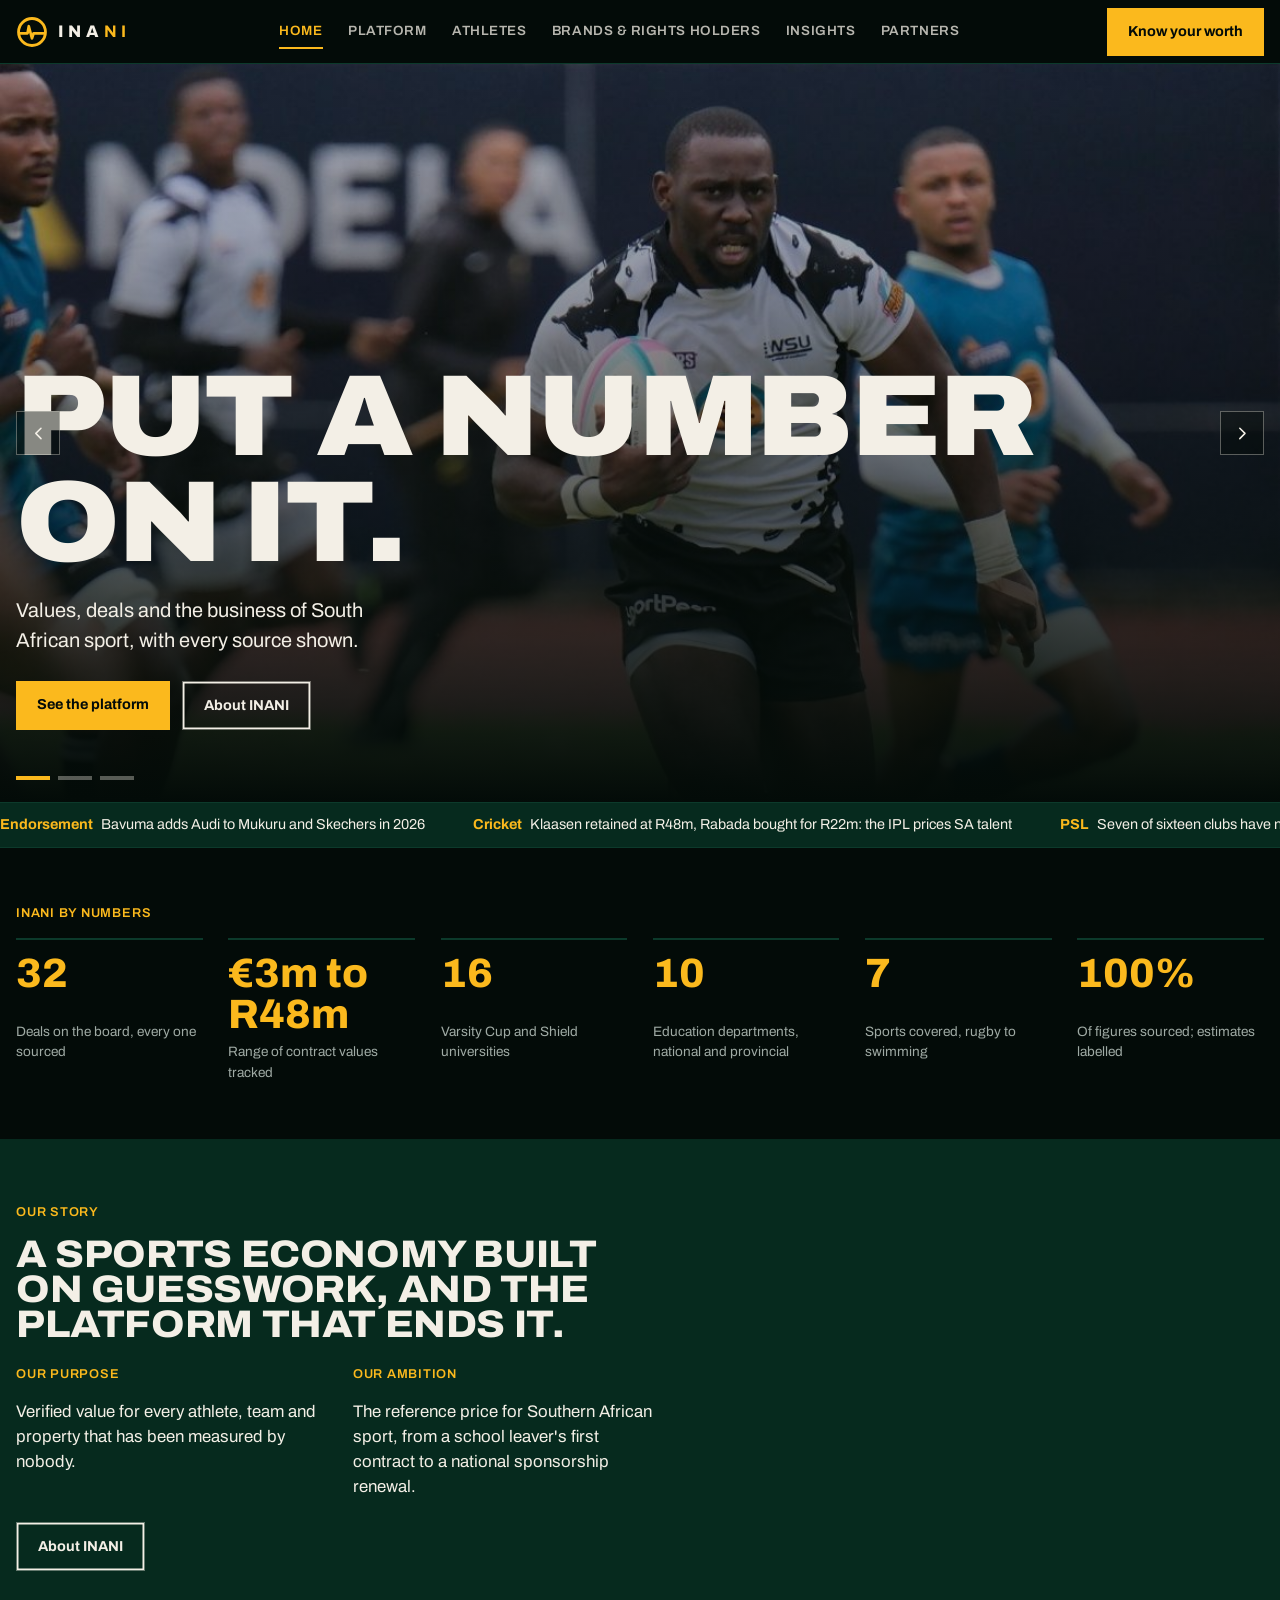
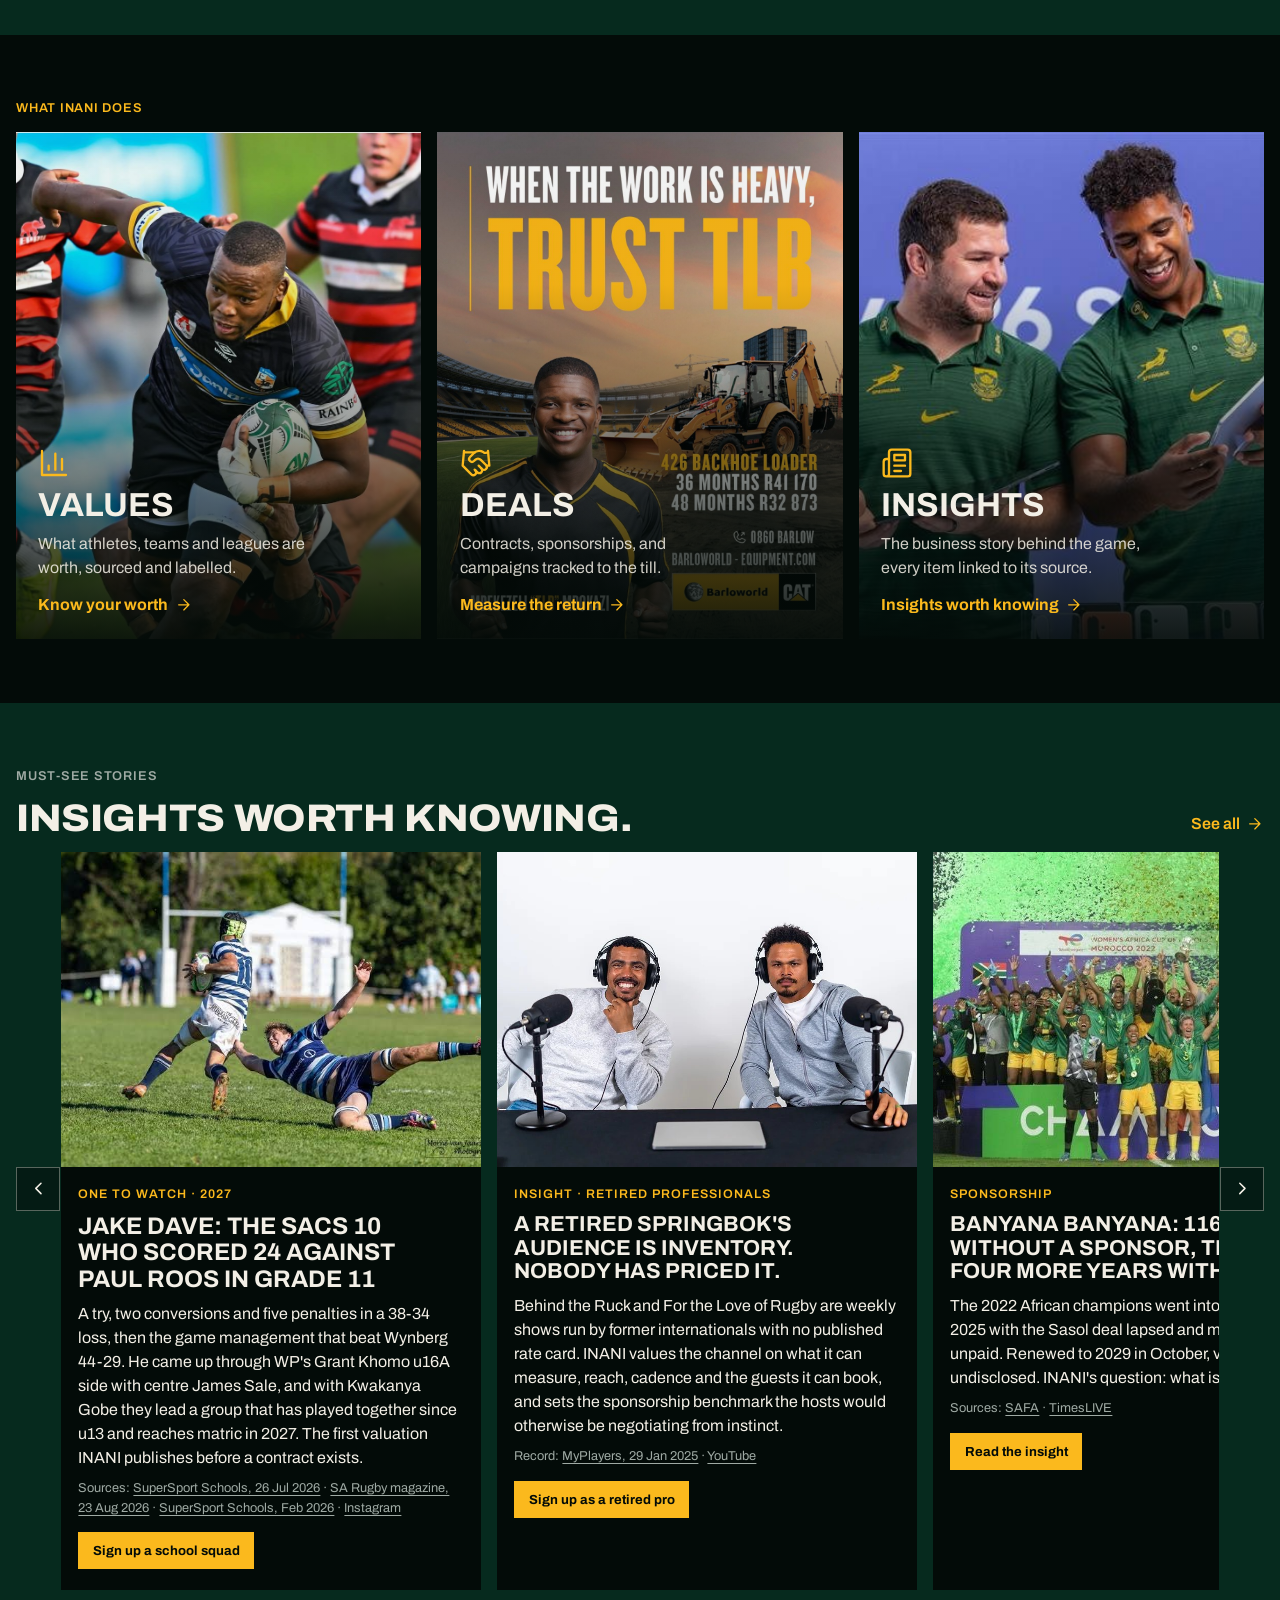
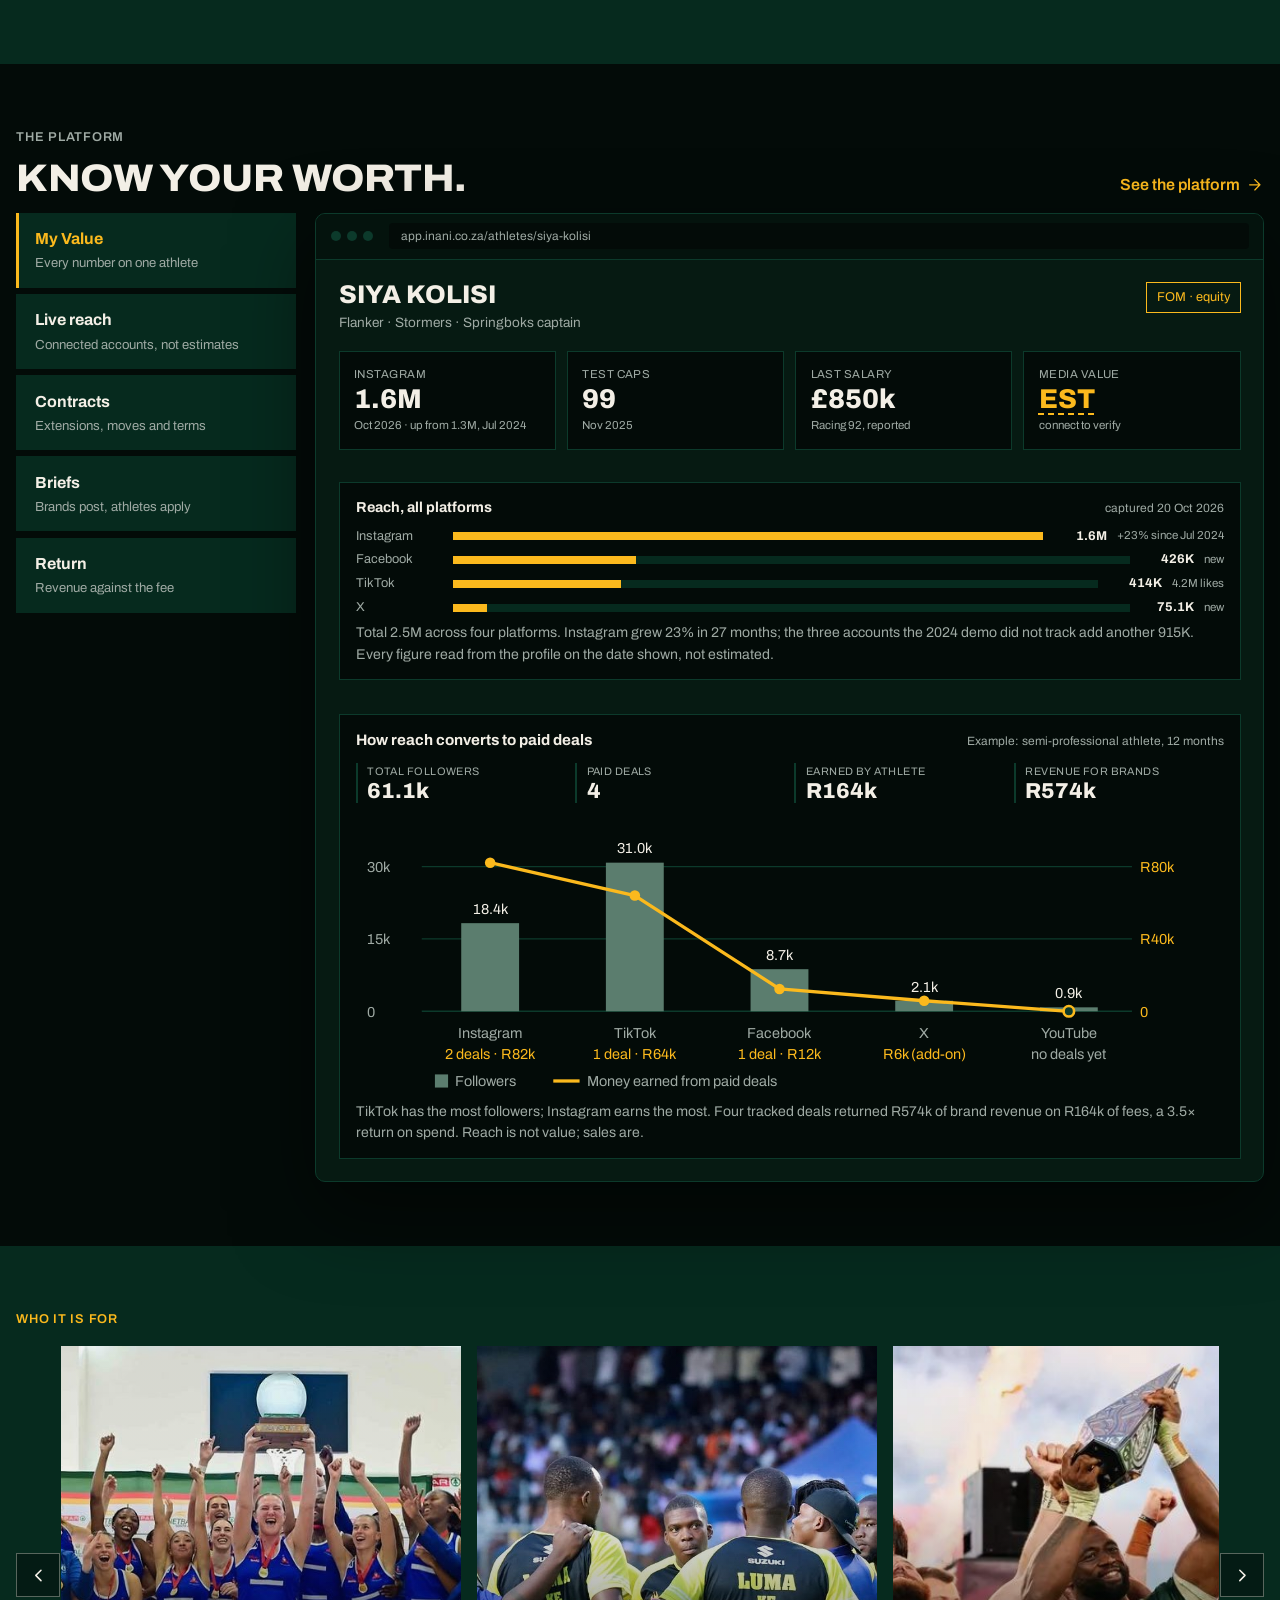
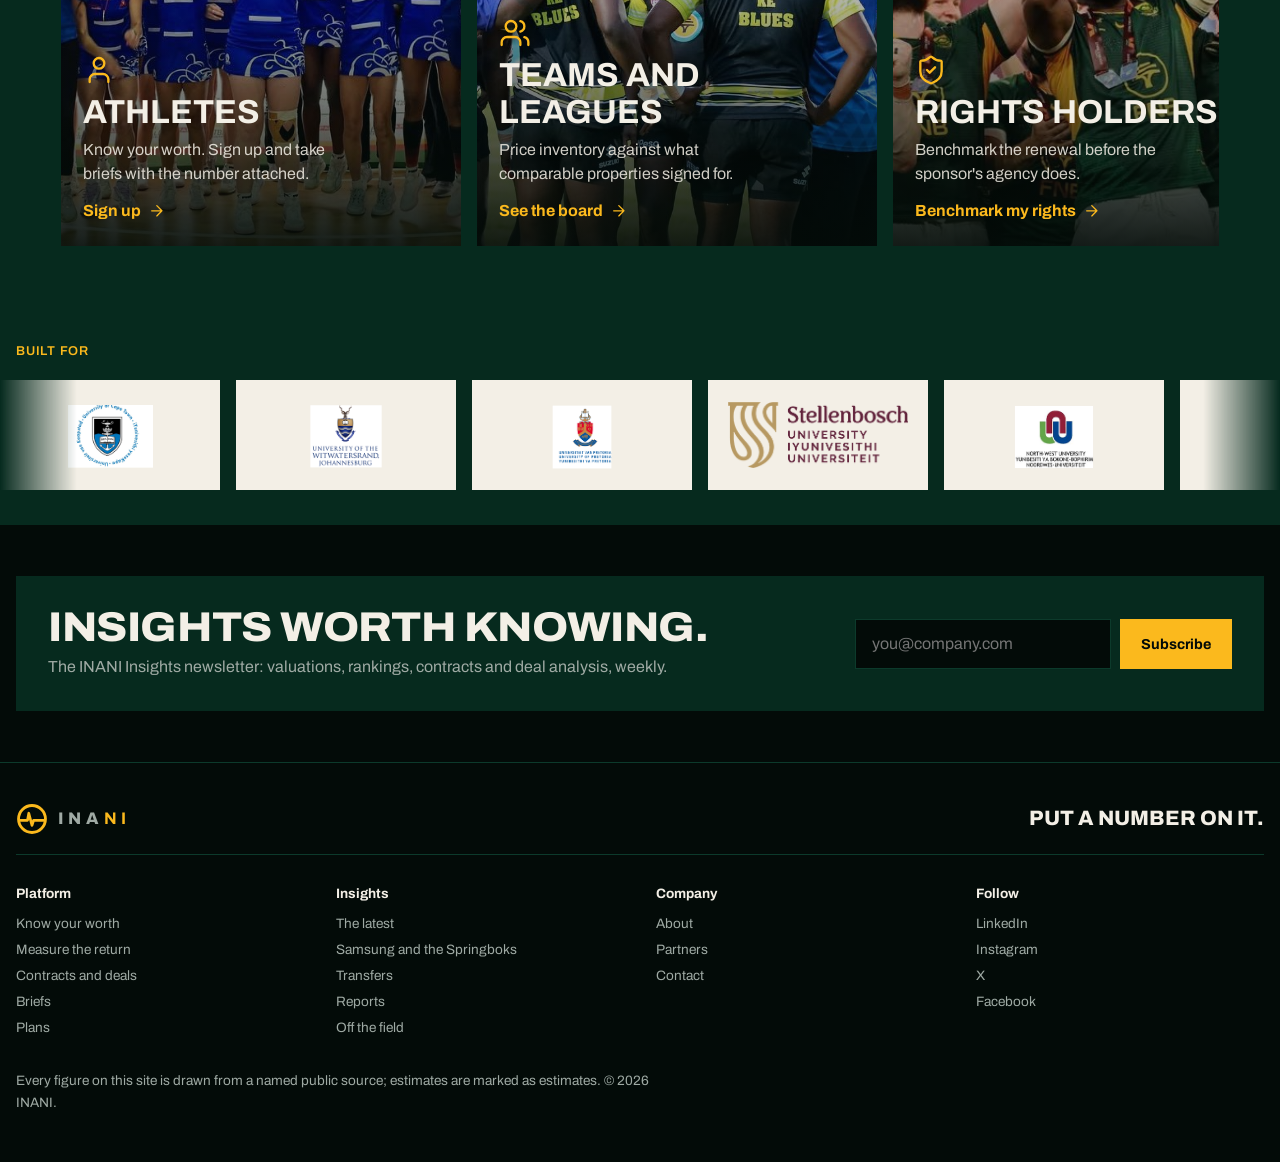
==== index.html @ 033977dd "Partners: Limpopo, VUT and UNISA removed Co-Authored-By: Claude Fable 5.1 <noreply@anthropic.com> Cl" ====
<!doctype html>
<html lang="en">
<head>
<meta charset="utf-8">
<meta name="viewport" content="width=device-width, initial-scale=1, viewport-fit=cover">
<title>INANI</title>
<meta name="description" content="INANI puts a number on sport: player valuations, sponsorship intelligence and the deals that move the market.">
<link rel="preconnect" href="https://fonts.googleapis.com">
<link rel="stylesheet" href="https://fonts.googleapis.com/css2?family=Archivo:ital,wdth,wght@0,62..125,300..900;1,62..125,300..900&display=swap">
<link rel="stylesheet" href="styles.css">
</head>
<body>
<svg width="0" height="0" style="position:absolute" aria-hidden="true">
<defs>
<symbol id="i-chart" viewBox="0 0 24 24"><path d="M3 3v18h18M18 17V9M13 17V5M8 17v-3"/></symbol>
<symbol id="i-deal" viewBox="0 0 24 24"><path d="m11 17 2 2a1 1 0 1 0 3-3"/><path d="m14 14 2.5 2.5a1 1 0 1 0 3-3l-3.88-3.88a3 3 0 0 0-4.24 0l-.88.88a1 1 0 1 1-3-3l2.81-2.81a5.79 5.79 0 0 1 7.06-.87l.47.28a2 2 0 0 0 1.42.25L21 4"/><path d="m21 3 1 11h-2M3 3 2 14l6.5 6.5a1 1 0 1 0 3-3M3 4h8"/></symbol>
<symbol id="i-news" viewBox="0 0 24 24"><path d="M4 22h16a2 2 0 0 0 2-2V4a2 2 0 0 0-2-2H8a2 2 0 0 0-2 2v16a2 2 0 0 1-2 2Zm0 0a2 2 0 0 1-2-2v-9c0-1.1.9-2 2-2h2M18 14h-8M15 18h-5M10 6h8v4h-8V6Z"/></symbol>
<symbol id="i-check" viewBox="0 0 24 24"><path d="M20 6 9 17l-5-5"/></symbol>
<symbol id="i-arrow" viewBox="0 0 24 24"><path d="M5 12h14m-7-7 7 7-7 7"/></symbol>
<symbol id="i-athlete" viewBox="0 0 24 24"><path d="M19 21v-2a4 4 0 0 0-4-4H9a4 4 0 0 0-4 4v2"/><circle cx="12" cy="7" r="4"/></symbol>
<symbol id="i-team" viewBox="0 0 24 24"><path d="M16 21v-2a4 4 0 0 0-4-4H6a4 4 0 0 0-4 4v2"/><circle cx="9" cy="7" r="4"/><path d="M22 21v-2a4 4 0 0 0-3-3.87M16 3.13a4 4 0 0 1 0 7.75"/></symbol>
<symbol id="i-rights" viewBox="0 0 24 24"><path d="M20 13c0 5-3.5 7.5-7.66 8.95a1 1 0 0 1-.67-.01C7.5 20.5 4 18 4 13V6a1 1 0 0 1 1-1c2 0 4.5-1.2 6.24-2.72a1.17 1.17 0 0 1 1.52 0C14.51 3.81 17 5 19 5a1 1 0 0 1 1 1z"/><path d="m9 12 2 2 4-4"/></symbol>
<symbol id="i-brand" viewBox="0 0 24 24"><path d="m3 11 18-5v12L3 14v-3z"/><path d="M11.6 16.8a3 3 0 1 1-5.8-1.6"/></symbol>
<symbol id="i-invest" viewBox="0 0 24 24"><path d="M22 7 13.5 15.5 8.5 10.5 2 17M16 7h6v6"/></symbol>
<symbol id="i-media" viewBox="0 0 24 24"><rect x="2" y="7" width="20" height="15" rx="2"/><path d="m17 2-5 5-5-5"/></symbol>
<symbol id="i-left" viewBox="0 0 24 24"><path d="m15 18-6-6 6-6"/></symbol>
<symbol id="i-right" viewBox="0 0 24 24"><path d="m9 18 6-6-6-6"/></symbol>
<symbol id="i-link" viewBox="0 0 24 24"><path d="M10 13a5 5 0 0 0 7.54.54l3-3a5 5 0 0 0-7.07-7.07l-1.72 1.71"/><path d="M14 11a5 5 0 0 0-7.54-.54l-3 3a5 5 0 0 0 7.07 7.07l1.71-1.71"/></symbol>
<symbol id="i-file" viewBox="0 0 24 24"><path d="M15 2H6a2 2 0 0 0-2 2v16a2 2 0 0 0 2 2h12a2 2 0 0 0 2-2V7Z"/><path d="M14 2v4a2 2 0 0 0 2 2h4M10 9H8M16 13H8M16 17H8"/></symbol>
<symbol id="i-card" viewBox="0 0 24 24"><rect x="2" y="5" width="20" height="14" rx="2"/><path d="M2 10h20"/></symbol>
<symbol id="i-db" viewBox="0 0 24 24"><ellipse cx="12" cy="5" rx="9" ry="3"/><path d="M3 5v14a9 3 0 0 0 18 0V5"/><path d="M3 12a9 3 0 0 0 18 0"/></symbol>
</defs>
</svg>
<header class="top">
  <div class="wrap bar">
    <a class="lock" href="index.html" aria-label="INANI home"><svg viewBox="0 0 100 100" aria-hidden="true"><circle cx="50" cy="50" r="42" fill="none" stroke="#FBB91D" stroke-width="9"/><polyline points="14,54 36,54 40,32 50,70 55,54 86,54" fill="none" stroke="#FBB91D" stroke-width="8.5" stroke-linecap="round" stroke-linejoin="round"/></svg><span>INA<b>NI</b></span></a>
    <nav class="main" id="nav" aria-label="Primary"><a href="index.html" aria-current="page">Home</a><a href="platform.html">Platform</a><a href="athletes.html">Athletes</a><a href="brands.html">Brands & Rights Holders</a><a href="insights.html">Insights</a><a href="partners.html">Partners</a></nav>
    <div class="acts"><a class="cta" href="athletes.html#apply">Know your worth</a><button class="menu" id="menu" aria-expanded="false" aria-controls="nav">Menu</button></div>
  </div>
</header>
<main>

<div class="slider" id="hero">
  <div class="slide on"><div class="ph"><img src="img/wsu-runner.jpg" alt="Walter Sisulu University wing breaks clear in the Varsity Shield" style="object-position:50% 25%"></div>
    <div class="wrap"><h1>Put a number<br>on it.</h1><p class="lede">Values, deals and the business of South African sport, with every source shown.</p><div class="acts"><a class="cta" href="platform.html">See the platform</a><a class="cta ghost" href="about.html">About INANI</a></div></div></div>
  <div class="slide"><div class="ph"><img src="img/netball-trophy.jpg" alt="SPAR Netball South Africa champions with the trophy" style="object-position:50% 30%"></div>
    <div class="wrap"><h1>Know your<br>worth.</h1><p class="lede">Contracts, reach and partnerships in one dashboard. Sign up and take briefs with the number attached.</p><div class="acts"><a class="cta" href="athletes.html#apply">Sign up</a><a class="cta ghost" href="athletes.html">For athletes</a></div></div></div>
  <div class="slide"><div class="ph"><img src="img/mofokeng-union.jpg" alt="Relebohile Mofokeng in a Union Saint-Gilloise shirt" style="object-position:50% 20%"></div>
    <div class="wrap"><h1>Insights worth<br>knowing.</h1><p class="lede">Sold for €3m, worth €6m four months later. The transfers, sponsorships and campaigns, read properly.</p><div class="acts"><a class="cta" href="insights.html#transfers">Read the insight</a><a class="cta ghost" href="insights.html">All insights</a></div></div></div>
  <div class="dots" role="tablist" aria-label="Slides"><button aria-selected="true" aria-label="Slide 1"></button><button aria-selected="false" aria-label="Slide 2"></button><button aria-selected="false" aria-label="Slide 3"></button></div>
  <button class="arr prev" aria-label="Previous slide"><svg class="ico" aria-hidden="true"><use href="#i-left"/></svg></button><button class="arr next" aria-label="Next slide"><svg class="ico" aria-hidden="true"><use href="#i-right"/></svg></button>
</div>
<div class="tick" aria-label="Latest"><div class="row">
<span><b>Endorsement</b>Bavuma adds Audi to Mukuru and Skechers in 2026</span>
<span><b>Cricket</b>Klaasen retained at R48m, Rabada bought for R22m: the IPL prices SA talent</span>
<span><b>PSL</b>Seven of sixteen clubs have no shirt sponsor; the title deal is R900m</span>
<span><b>Transfer</b>Mofokeng to Union SG for about €3m on a four-year deal</span>
<span><b>Transfer</b>Makhanya to Rangers for about £3m, seventh on the all-time list</span>
<span><b>Review</b>Samsung and the Springboks, eleven months in: Samsung SA shipments +15% in a falling market</span>
<span><b>Endorsement</b>Thomas du Toit takes delivery of a BAIC B30 for social content</span>
<span><b>Campaign</b>Mcatshulwa and Hele front adidas "Comfort speaks for itself"</span>
<span><b>Endorsement</b>Mbokazi × Barloworld: "When the work is heavy, trust TLB"</span>
<span><b>Code</b>Libbie Janse van Rensburg × Boerboel: LIBBO2, revenue tracked to the order</span>
<span><b>Industry</b>SA rugby players and employers agree a new two-and-a-half-year deal</span>
<span><b>Sponsor</b>Jonsson Workwear takes the front of the Proteas shirt, multi-year</span>
<span><b>Industry</b>SA rugby players and employers agree a new two-and-a-half-year deal</span>
<span><b>Sponsor</b>Jonsson Workwear takes the front of the Proteas shirt, multi-year</span>
</div></div>

<section class="wrap numbers">
  <p class="eyebrow">INANI by numbers</p>
  <div class="bignums">
    <div><b class="count" data-to="32">0</b><span>Deals on the board, every one sourced</span></div>
    <div><b>€3m to R48m</b><span>Range of contract values tracked</span></div>
    <div><b class="count" data-to="16">0</b><span>Varsity Cup and Shield universities</span></div>
    <div><b class="count" data-to="10">0</b><span>Education departments, national and provincial</span></div>
    <div><b class="count" data-to="7">0</b><span>Sports covered, rugby to swimming</span></div>
    <div><b class="count" data-to="100" data-suffix="%">0</b><span>Of figures sourced; estimates labelled</span></div>
  </div>
</section>

<section class="band"><div class="wrap">
  <p class="eyebrow">Our story</p>
  <div class="story">
    <h2 class="h-sub">A sports economy built on guesswork, and the platform that ends it.</h2>
    <div class="story-cols">
      <div><p class="eyebrow">Our purpose</p><p>Verified value for every athlete, team and property that has been measured by nobody.</p></div>
      <div><p class="eyebrow">Our ambition</p><p>The reference price for Southern African sport, from a school leaver's first contract to a national sponsorship renewal.</p></div>
    </div>
    <div class="acts"><a class="cta ghost" href="about.html">About INANI</a></div>
  </div>
</div></section>

<section class="wrap">
  <p class="eyebrow">What INANI does</p>
  <div class="pcards">
    <a class="pcard" href="platform.html"><div class="ph"><img src="img/currie-cup-1.jpg" alt="Kwanda Dimaza, Boland Kavaliers, Currie Cup" style="object-position:50% 20%"></div><div class="pc-body"><svg class="ico" aria-hidden="true"><use href="#i-chart"/></svg><h3>Values</h3><p>What athletes, teams and leagues are worth, sourced and labelled.</p><span class="go">Know your worth <svg class="ico" aria-hidden="true"><use href="#i-arrow"/></svg></span></div></a>
    <a class="pcard" href="brands.html"><div class="ph"><img src="img/mbokazi-barloworld.jpg" alt="Mbokazi in the Barloworld campaign" style="object-position:50% 40%"></div><div class="pc-body"><svg class="ico" aria-hidden="true"><use href="#i-deal"/></svg><h3>Deals</h3><p>Contracts, sponsorships, and campaigns tracked to the till.</p><span class="go">Measure the return <svg class="ico" aria-hidden="true"><use href="#i-arrow"/></svg></span></div></a>
    <a class="pcard" href="insights.html"><div class="ph"><img src="img/samsung-galaxy-boks.jpg" alt="" style="object-position:50% 40%"></div><div class="pc-body"><svg class="ico" aria-hidden="true"><use href="#i-news"/></svg><h3>Insights</h3><p>The business story behind the game, every item linked to its source.</p><span class="go">Insights worth knowing <svg class="ico" aria-hidden="true"><use href="#i-arrow"/></svg></span></div></a>
  </div>
</section>

<section class="band"><div class="wrap">
  <div class="head" style="margin-bottom:1rem"><div><p class="eyebrow">Must-see stories</p><h2 class="h-sub">Insights worth knowing.</h2></div><a class="more" href="insights.html">See all <svg class="ico" aria-hidden="true"><use href="#i-arrow"/></svg></a></div>
  <div class="railwrap"><button class="arr prev" aria-label="Previous"><svg class="ico" aria-hidden="true"><use href="#i-left"/></svg></button><div class="rail">
<article class="card lead"><div class="ph"><img src="img/sacs-dave-10.jpg" alt="Jake Dave, SACS number 10, steps a Rondebosch tackler" style="object-position:50% 35%"></div>
  <div class="body"><p class="kind">One to watch · 2027</p><h3>Jake Dave: the SACS 10 who scored 24 against Paul Roos in Grade 11</h3>
  <p>A try, two conversions and five penalties in a 38-34 loss, then the game management that beat Wynberg 44-29. He came up through WP's Grant Khomo u16A side with centre James Sale, and with Kwakanya Gobe they lead a group that has played together since u13 and reaches matric in 2027. The first valuation INANI publishes before a contract exists.</p>
  <p class="src">Sources: <a href="https://superschoolsnews.co.za/sacs-dave-scores-24-points-but-paul-roos-wins-millies-lourens-bags-hat-trick/" target="_blank" rel="noopener">SuperSport Schools, 26 Jul 2026</a> · <a href="https://www.sarugbymag.co.za/schools-wrap-monnas-win-noordvaal-cup-sacs-down-wynberg/" target="_blank" rel="noopener">SA Rugby magazine, 23 Aug 2026</a> · <a href="https://superschoolsnews.co.za/sacs-rugby-aims-to-level-up-in-2026/" target="_blank" rel="noopener">SuperSport Schools, Feb 2026</a> · <a href="https://www.instagram.com/p/DdlpgFFNIkK/" target="_blank" rel="noopener">Instagram</a></p><div class="acts"><a class="cta small" href="athletes.html#apply">Sign up a school squad</a></div></div></article>
<article class="card q"><div class="ph"><img src="img/behind-the-ruck.jpg" alt="Juan de Jongh and Rudy Paige recording Behind the Ruck" style="object-position:50% 40%"></div>
  <div class="body"><p class="kind">Insight · Retired professionals</p><h3>A retired Springbok's audience is inventory. Nobody has priced it.</h3>
  <p>Behind the Ruck and For the Love of Rugby are weekly shows run by former internationals with no published rate card. INANI values the channel on what it can measure, reach, cadence and the guests it can book, and sets the sponsorship benchmark the hosts would otherwise be negotiating from instinct.</p>
  <p class="src">Record: <a href="https://myplayers.co.za/behind-the-ruck-a-rugby-podcast-with-a-twist/" target="_blank" rel="noopener">MyPlayers, 29 Jan 2025</a> · <a href="https://www.youtube.com/@LoveOfRugbySA" target="_blank" rel="noopener">YouTube</a></p>
<div class="acts"><a class="cta small" href="athletes.html#apply">Sign up as a retired pro</a></div></div></article>
<article class="card q"><div class="ph"><img src="img/banyana-wafcon-2022.jpg" alt="Banyana Banyana lift the WAFCON trophy, 2022" style="object-position:50% 40%"></div>
  <div class="body"><p class="kind">Sponsorship</p><h3>Banyana Banyana: 116 days without a sponsor, then four more years with Sasol</h3>
  <p>The 2022 African champions went into WAFCON 2025 with the Sasol deal lapsed and match fees unpaid. Renewed to 2029 in October, value undisclosed. INANI's question: what is the shirt worth?</p>
  <p class="src">Sources: <a href="https://www.safa.net/general-news/safa-and-sasol-renew-longstanding-banyana-banyana-partnership/" target="_blank" rel="noopener">SAFA</a> · <a href="https://www.timeslive.co.za/sport/soccer/2025-07-02-sasol-pulls-plug-on-banyana-sponsorship-in-huge-blow-for-womens-football/" target="_blank" rel="noopener">TimesLIVE</a></p><div class="acts"><a class="cta small" href="insights.html#banyana">Read the insight</a></div></div></article>
<article class="card side"><div class="ph"><img src="img/mofokeng-union.jpg" alt="Relebohile Mofokeng in a Union Saint-Gilloise shirt" style="object-position:50% 20%"></div>
  <div class="body"><p class="kind">Transfer</p><h3>Mofokeng to Union SG: a €3m fee for a World Cup starter</h3>
  <p>Four-year deal straight after a World Cup where he started at 10 in the win over South Korea. Pirates took about R55m.</p>
  <p class="src">Sources: <a href="https://mg.co.za/news/sport/2026-07-01-relebohile-mofokeng-from-world-cup-heartbreak-to-european-dream-with-royale-union-saint-gilloise/" target="_blank" rel="noopener">Mail and Guardian</a> · <a href="https://www.goal.com/en-za/news/relebohile-mofokeng-transfer-value-doubles-in-just-four-months-after-orlando-pirates-exit/blt8d62c5338ad80794" target="_blank" rel="noopener">Goal</a></p><div class="acts"><a class="cta small" href="insights.html#transfers">Read the insight</a></div></div></article>
<article class="card q"><div class="ph"><img src="img/makhanya-rangers.jpg" alt="Olwethu Makhanya holds up a Rangers scarf at his unveiling" style="object-position:50% 30%"></div>
  <div class="body"><p class="kind">Transfer</p><h3>Makhanya joins Rangers for about £3m, into the all-time top ten</h3>
  <p>Four-year contract from Philadelphia Union, announced 30 July 2026. The seventh most expensive South African transfer on record, and the profit stays in MLS.</p>
  <p class="src">Sources: <a href="https://www.scotsman.com/sport/football/rangers/latest-rangers-news/rangers-clinch-olwethu-makhanya-transfer-as-fee-and-contract-details-revealed-8830916" target="_blank" rel="noopener">The Scotsman</a> · <a href="https://africasoccer.com/makhanya-breaks-into-top-10-most-expensive-south-african-transfers/" target="_blank" rel="noopener">Africa Soccer</a></p><div class="acts"><a class="cta small" href="insights.html#transfers">See the top ten</a></div></div></article>
<article class="card side"><div class="ph"><img src="img/samsung-player.jpg" alt="A Springbok in training kit holds a Galaxy phone at the Samsung launch" style="object-position:50% 30%"></div>
  <div class="body"><p class="kind">Sponsorship review</p><h3>Samsung and the Springboks, eleven months in: has it paid?</h3>
  <p>Two-year deal, five squads, no fee disclosed. Samsung's South African shipments grew 15% in a falling market during the first three quarters. Correlation or return? INANI reads the record.</p>
  <p class="src">Sources: <a href="https://supersport.com/football/news/20f4cd6e-98e5-40f9-b0ad-1fcd9dbe381f/samsung-joins-sa-rugby-and-urc-as-partner" target="_blank" rel="noopener">SuperSport</a> · <a href="https://www.sammyfans.com/2026/08/22/samsung-south-africa-omdia-q2-2026-smartphone-market/" target="_blank" rel="noopener">Omdia</a></p><div class="acts"><a class="cta small" href="insights.html#samsung">Read the review</a></div></div></article>
<article class="card q"><div class="ph"><img src="img/jonsson-tested.jpg" alt="Temba Bavuma, centre, in the Jonsson Workwear Tested for Work campaign" style="object-position:50% 30%"></div>
  <div class="body"><p class="kind">Endorsement</p><h3>Bavuma's 2026: Mukuru in January, Skechers in August, Audi in October</h3>
  <p>Three ambassador deals in ten months for the Proteas captain, all undisclosed, all timed to the run-up to a home Cricket World Cup in 2027. INANI's question for each brand: what is the renewal benchmark?</p>
  <p class="src">Sources: <a href="https://mg.co.za/2026-01-29-proteas-captain-temba-bavuma-s-new-partnership-set-to-level-the-playing-field/" target="_blank" rel="noopener">Mail and Guardian</a> · <a href="https://www.timeslive.co.za/sport/cricket/2026-08-03-bavuma-signs-up-with-a-sneaker-brand/" target="_blank" rel="noopener">TimesLIVE</a> · <a href="https://briefly.co.za/entertainment/celebrities/256133-ama-qamata-temba-bavuma-named-audi-brand-ambassadors-campaign/" target="_blank" rel="noopener">Briefly</a></p><div class="acts"><a class="cta small" href="brands.html#board">See the deals</a></div></div></article>
<article class="card q"><div class="ph"><img src="img/netball-trophy.jpg" alt="Prize presentation at a national championship" style="object-position:50% 30%"></div>
  <div class="body"><p class="kind">Athlete rights</p><h3>Tatjana Smith's $35,000: the case for a number the athlete can see</h3>
  <p>An Olympic champion's world championship prize money withheld for over a year by her own federation, against a kit fine larger than the prize. Swimming SA will now pay the interest. A dashboard that shows an athlete what she is owed, and by whom, is not a luxury.</p>
  <p class="src">Source: <a href="https://www.dailymaverick.co.za/video/2026-09-23-watch-swimming-sa-to-pay-tatjana-smith-interest-faces-scrutiny-over-kits-deal/" target="_blank" rel="noopener">Daily Maverick, 23 Sep 2026</a></p><div class="acts"><a class="cta small" href="athletes.html#apply">Sign up</a></div></div></article>
<article class="card q"><div class="ph"><img src="img/mbokazi-event.jpg" alt="Mbekezeli Mbokazi with his QT Sports agent at the Barloworld Building Nations wall" style="object-position:50% 30%"></div>
  <div class="body"><p class="kind">Endorsement</p><h3>A footballer called TLB sells backhoe loaders. That is a measurable deal.</h3>
  <p>Barloworld Equipment built a Cat 426 campaign around Mbokazi's nickname, with a phone number and a monthly price on the creative. Every enquiry on 0860 BARLOW during the flight is attributable. INANI's kind of sponsorship.</p>
  <p class="src">Source: <a href="https://www.instagram.com/barloworldequipmentsouthafrica/" target="_blank" rel="noopener">@barloworldequipmentsouthafrica</a> · @qt_sports</p><div class="acts"><a class="cta small" href="brands.html#return">How the return is measured</a></div></div></article>
<article class="card q"><div class="ph"><img src="img/libbie-boerboel.jpg" alt="Libbie Janse van Rensburg with her Boerboel discount code" style="object-position:50% 25%"></div>
  <div class="body"><p class="kind">Revenue in the open</p><h3>LIBBO2: a Springbok flyhalf whose deal is already tracked to the till</h3>
  <p>Libbie Janse van Rensburg's Boerboel Wear code puts her name on every order it drives. With 10.5k followers she is the size of athlete the market ignores and the exact case INANI prices: a code, a conversion rate, a commission.</p>
  <p class="src">Source: <a href="https://www.instagram.com/libbiejvr/" target="_blank" rel="noopener">@libbiejvr</a></p><div class="acts"><a class="cta small" href="brands.html#return">How the return is measured</a></div></div></article>
<article class="card q"><div class="ph"><img src="img/dutoit-baic-1.jpg" alt="Thomas du Toit receives the keys to a BAIC B30 at a BAIC South Africa dealership" style="object-position:50% 40%"></div>
  <div class="body"><p class="kind">Endorsement</p><h3>Thomas du Toit drives off in a BAIC B30</h3>
  <p>A vehicle sponsorship, not a cash deal: the Springbok prop gets the locally assembled B30 and BAIC gets first-hand social content on it. The kind of in-kind partnership INANI values at the car's retail price plus the content.</p>
  <p class="src">Source: <a href="https://www.carmag.co.za/news/springbok-rugby-player-thomas-du-toit-scores-new-baic-b30/" target="_blank" rel="noopener">CAR Magazine, 7 Jul 2026</a></p><div class="acts"><a class="cta small" href="brands.html#board">See the deal</a></div></div></article>
<article class="card side"><div class="ph"><img src="img/currie-cup-1.jpg" alt="Kwanda Dimaza carries into contact for Boland Kavaliers in the Currie Cup" style="object-position:50% 20%"></div>
  <div class="body"><p class="kind">Industry</p><h3>SA rugby's new player deal resets the terms for every professional in the country</h3>
  <p>Players and employers agreed a new employment deal covering roughly two and a half years. The detail is not public yet; INANI will publish the terms as they are confirmed and benchmark them against the previous agreement.</p>
  <p class="src">Source: <a href="https://springboks.rugby/news-features/articles/2026/8/6/rugby-industry-agrees-new-player-deal" target="_blank" rel="noopener">SA Rugby, 6 Aug 2026</a></p><div class="acts"><a class="cta small" href="brands.html#board">See the deal</a></div></div></article>

<article class="card q"><div class="ph"><img src="img/jonsson-proteas.jpg" alt="The Proteas Test squad in Jonsson Workwear-branded whites at the sponsorship announcement" style="object-position:50% 35%"></div>
  <div class="body"><p class="kind">Sponsorship</p><h3>Jonsson Workwear moves from Ellis Park signage to the Proteas sleeve</h3>
  <p>A Durban workwear manufacturer with about 5,000 staff now sits on every men's and women's ODI and T20I shirt under a multi-year agreement announced in August 2026.</p>
  <p class="src">Source: <a href="https://en.wikipedia.org/wiki/Jonsson_Workwear" target="_blank" rel="noopener">Company record</a></p><div class="acts"><a class="cta small" href="brands.html#board">See the deal</a></div></div></article>
</div><button class="arr next" aria-label="Next"><svg class="ico" aria-hidden="true"><use href="#i-right"/></svg></button></div>
</div></section>

<section class="wrap">
  <div class="head" style="margin-bottom:1rem"><div><p class="eyebrow">The platform</p><h2 class="h-sub">Know your worth.</h2></div><a class="more" href="platform.html">See the platform <svg class="ico" aria-hidden="true"><use href="#i-arrow"/></svg></a></div>
  <div class="show" id="show">
  <div class="show-tabs" role="tablist" aria-label="Platform screens">
    <button role="tab" aria-selected="true" data-screen="s-overview"><b>My Value</b><span>Every number on one athlete</span></button>
    <button role="tab" aria-selected="false" data-screen="s-reach"><b>Live reach</b><span>Connected accounts, not estimates</span></button>
    <button role="tab" aria-selected="false" data-screen="s-contracts"><b>Contracts</b><span>Extensions, moves and terms</span></button>
    <button role="tab" aria-selected="false" data-screen="s-briefs"><b>Briefs</b><span>Brands post, athletes apply</span></button>
    <button role="tab" aria-selected="false" data-screen="s-return"><b>Return</b><span>Revenue against the fee</span></button>
  </div>
  <div class="device">
    <div class="chrome"><i></i><i></i><i></i><span>app.inani.co.za/athletes/siya-kolisi</span></div>
    <div class="screens">
      <div class="screen on" id="s-overview">
        <div class="s-head"><div><div class="s-name">Siya Kolisi</div><div class="s-meta">Flanker · Stormers · Springboks captain</div></div><div class="pill eq">FOM · equity</div></div>
        <div class="s-tiles">
          <div class="t"><span>Instagram</span><b class="count" data-to="1.6" data-suffix="M" data-dec="1">0</b><small>Oct 2026 · up from 1.3M, Jul 2024</small></div>
          <div class="t"><span>Test caps</span><b class="count" data-to="100">0</b><small>Nov 2025</small></div>
          <div class="t"><span>Last salary</span><b>£850k</b><small>Racing 92, reported</small></div>
          <div class="t est"><span>Media value</span><b>EST</b><small>connect to verify</small></div>
        </div>
        <div class="s-growth">
          <div class="g-head"><b>Reach, all platforms</b><span>captured 20 Oct 2026</span></div>
          <div class="g-row"><span>Instagram</span><div class="b"><i style="--w:100%"></i></div><b>1.6M</b><em>+23% since Jul 2024</em></div>
          <div class="g-row"><span>Facebook</span><div class="b"><i style="--w:27%"></i></div><b>426K</b><em>new</em></div>
          <div class="g-row"><span>TikTok</span><div class="b"><i style="--w:26%"></i></div><b>414K</b><em>4.2M likes</em></div>
          <div class="g-row"><span>X</span><div class="b"><i style="--w:5%"></i></div><b>75.1K</b><em>new</em></div>
          <p class="s-note">Total 2.5M across four platforms. Instagram grew 23% in 27 months; the three accounts the 2024 demo did not track add another 915K. Every figure read from the profile on the date shown, not estimated.</p>
        </div>
        <div class="s-combo">
          <div class="s-combo-top"><b>How reach converts to paid deals</b><span>Example: semi-professional athlete, 12 months</span></div>
          <div class="s-totals"><div><span>Total followers</span><b>61.1k</b></div><div><span>Paid deals</span><b>4</b></div><div><span>Earned by athlete</span><b>R164k</b></div><div><span>Revenue for brands</span><b>R574k</b></div></div>
          <svg viewBox="0 0 660 210" aria-label="Followers per platform as bars, money earned per platform as a line">
            <g font-family="Archivo,Helvetica,sans-serif" font-size="11" fill="#9FAAA4">
              <line x1="50" y1="150" x2="590" y2="150" stroke="#0C3A2B"/><line x1="50" y1="95" x2="590" y2="95" stroke="#0C3A2B"/><line x1="50" y1="40" x2="590" y2="40" stroke="#0C3A2B"/>
              <text x="8" y="44">30k</text><text x="8" y="99">15k</text><text x="8" y="154">0</text>
              <text x="596" y="44" fill="#FBB91D">R80k</text><text x="596" y="99" fill="#FBB91D">R40k</text><text x="596" y="154" fill="#FBB91D">0</text>
            </g>
            <g class="cb" fill="#5B7D6E">
              <rect x="80" y="83" width="44" height="67"/><rect x="190" y="37" width="44" height="113"/><rect x="300" y="118" width="44" height="32"/><rect x="410" y="142" width="44" height="8"/><rect x="520" y="147" width="44" height="3"/>
            </g>
            <g font-family="Archivo,Helvetica,sans-serif" font-size="11" fill="#F3EFE6" text-anchor="middle">
              <text x="102" y="76">18.4k</text><text x="212" y="30">31.0k</text><text x="322" y="111">8.7k</text><text x="432" y="135">2.1k</text><text x="542" y="140">0.9k</text>
              <text x="102" y="170" fill="#9FAAA4">Instagram</text><text x="212" y="170" fill="#9FAAA4">TikTok</text><text x="322" y="170" fill="#9FAAA4">Facebook</text><text x="432" y="170" fill="#9FAAA4">X</text><text x="542" y="170" fill="#9FAAA4">YouTube</text>
              <text x="102" y="186" fill="#FBB91D">2 deals · R82k</text><text x="212" y="186" fill="#FBB91D">1 deal · R64k</text><text x="322" y="186" fill="#FBB91D">1 deal · R12k</text><text x="432" y="186" fill="#FBB91D">R6k (add-on)</text><text x="542" y="186" fill="#9FAAA4">no deals yet</text>
            </g>
            <polyline class="money" points="102,37 212,62 322,133 432,142 542,150" fill="none" stroke="#FBB91D" stroke-width="2.5" stroke-linejoin="round"/>
            <g fill="#FBB91D"><circle cx="102" cy="37" r="4"/><circle cx="212" cy="62" r="4"/><circle cx="322" cy="133" r="4"/><circle cx="432" cy="142" r="4"/><circle cx="542" cy="150" r="4" fill="#0C3A2B" stroke="#FBB91D" stroke-width="2"/></g>
            <g font-family="Archivo,Helvetica,sans-serif" font-size="11"><rect x="60" y="198" width="10" height="10" fill="#5B7D6E"/><text x="75" y="207" fill="#9FAAA4">Followers</text><line x1="150" y1="203" x2="170" y2="203" stroke="#FBB91D" stroke-width="2.5"/><text x="176" y="207" fill="#9FAAA4">Money earned from paid deals</text></g>
          </svg>
          <p class="s-note">TikTok has the most followers; Instagram earns the most. Four tracked deals returned R574k of brand revenue on R164k of fees, a 3.5× return on spend. Reach is not value; sales are.</p>
        </div>
      </div>
      <div class="screen" id="s-reach">
        <div class="s-head"><div><div class="s-name">Live reach</div><div class="s-meta">Instagram, read from the profiles on 20 Oct 2026, against the Jul 2024 baseline</div></div></div>
        <div class="s-bars">
          <div class="r"><span>Ilona Maher</span><div class="b"><i style="--w:100%"></i></div><b>5.6M</b><em>1.4M in Jul 2024 · 4×</em></div>
          <div class="r me"><span>Siya Kolisi</span><div class="b"><i style="--w:29%"></i></div><b>1.6M</b><em>1.3M in Jul 2024 · +23%</em></div>
          <div class="r est"><span>Antoine Dupont</span><div class="b"><i style="--w:16%"></i></div><b>EST</b><em>last published 924K · not connected</em></div>
        </div>
        <div class="s-bars">
          <div class="r"><span>Maher · TikTok</span><div class="b"><i style="--w:80%"></i></div><b>4.5M</b><em>298M likes</em></div>
          <div class="r me"><span>Kolisi · TikTok</span><div class="b"><i style="--w:7%"></i></div><b>414K</b><em>4.2M likes</em></div>
        </div>
        <div class="s-plat"><span>Instagram ✓ read</span><span>TikTok ✓ read</span><span>Facebook ✓ read</span><span>X ✓ read</span></div>
        <p class="s-note">In 27 months the sevens player went from 8% ahead of the Springbok captain to three and a half times his Instagram reach, and 10.5M against 2.5M across four platforms. Dupont stays EST until his accounts are read. INANI prices the gap and the growth.</p>
      </div>
      <div class="screen" id="s-contracts">
        <div class="s-head"><div><div class="s-name">Contracts</div><div class="s-meta">Playing contracts, from the public record</div></div></div>
        <ol class="s-tl">
          <li><span>2026</span><div><b>Stormers</b> · returns to Cape Town from the Sharks</div></li>
          <li><span>2024</span><div><b>Sharks</b> · Racing 92 deal to 2026 ended early by agreement</div></li>
          <li><span>2023</span><div><b>Racing 92</b> · £850k a year, reported</div></li>
          <li><span>2021</span><div><b>Sharks</b> · after MVM Holdings took a majority stake</div></li>
        </ol>
      </div>
      <div class="screen" id="s-briefs">
        <div class="s-head"><div><div class="s-name">Open briefs</div><div class="s-meta">Matched to your sport, tier and territory</div></div></div>
        <div class="s-briefs">
          <div class="br"><div><b>Workwear brand seeks rugby ambassador, KZN</b><span>12 months · social and in-store · example brief</span></div><button type="button" class="apply">Apply</button></div>
          <div class="br"><div><b>Tailoring house seeks three Springboks for a capsule</b><span>Launch 2027 · equity option · example brief</span></div><button type="button" class="apply">Apply</button></div>
          <div class="br"><div><b>Sports drink seeks netball ambassadors</b><span>24 months · three athletes · example brief</span></div><button type="button" class="apply">Apply</button></div>
        </div>
      </div>
      <div class="screen" id="s-return">
        <div class="s-head"><div><div class="s-name">Campaign return</div><div class="s-meta">12-month athlete partnership · revenue tracked by promo code, tagged link and retailer feed · example</div></div></div>
        <div class="s-tiles three">
          <div class="t"><span>Fee paid</span><b>R600k</b><small>brand input</small></div>
          <div class="t"><span>Attributed revenue</span><b class="count" data-prefix="R" data-to="2.1" data-suffix="m" data-dec="1">0</b><small>codes, links, retailer feed</small></div>
          <div class="t"><span>Return on spend</span><b class="count" data-to="3.5" data-suffix="×" data-dec="1">0</b><small>revenue ÷ fee · media value R1.9m EST</small></div>
        </div>
        <div class="s-bars small">
          <div class="r"><span>Instagram</span><div class="b"><i style="--w:58%"></i></div><b>R1.10m</b></div>
          <div class="r"><span>TikTok</span><div class="b"><i style="--w:27%"></i></div><b>R0.51m</b></div>
          <div class="r"><span>Press and web</span><div class="b"><i style="--w:15%"></i></div><b>R0.29m</b></div>
          <div class="r off"><span>Broadcast</span><div class="b"></div><b>Not tracked</b></div>
        </div>
      </div>
    </div>
  </div>
</div>
</section>

<section class="band"><div class="wrap">
  <p class="eyebrow">Who it is for</p>
  <div class="pcards who-cards carousel">
    <a class="pcard" href="athletes.html"><div class="ph"><img src="img/netball-celebrate.jpg" alt="" style="object-position:50% 30%"></div><div class="pc-body"><svg class="ico" aria-hidden="true"><use href="#i-athlete"/></svg><h3>Athletes</h3><p>Know your worth. Sign up and take briefs with the number attached.</p><span class="go">Sign up <svg class="ico" aria-hidden="true"><use href="#i-arrow"/></svg></span></div></a>
    <a class="pcard" href="brands.html#board"><div class="ph"><img src="img/ufh-huddle.jpg" alt="" style="object-position:60% 40%"></div><div class="pc-body"><svg class="ico" aria-hidden="true"><use href="#i-team"/></svg><h3>Teams and leagues</h3><p>Price inventory against what comparable properties signed for.</p><span class="go">See the board <svg class="ico" aria-hidden="true"><use href="#i-arrow"/></svg></span></div></a>
    <a class="pcard" href="brands.html#return"><div class="ph"><img src="img/boks-trophy-fnb.jpg" alt="" style="object-position:50% 35%"></div><div class="pc-body"><svg class="ico" aria-hidden="true"><use href="#i-rights"/></svg><h3>Rights holders</h3><p>Benchmark the renewal before the sponsor's agency does.</p><span class="go">Benchmark my rights <svg class="ico" aria-hidden="true"><use href="#i-arrow"/></svg></span></div></a>
    <a class="pcard" href="brands.html"><div class="ph"><img src="img/jonsson-tested.jpg" alt="" style="object-position:50% 30%"></div><div class="pc-body"><svg class="ico" aria-hidden="true"><use href="#i-brand"/></svg><h3>Brands and agencies</h3><p>What you paid, what you sold, and the return on spend.</p><span class="go">Measure the return <svg class="ico" aria-hidden="true"><use href="#i-arrow"/></svg></span></div></a>
    <a class="pcard" href="insights.html#transfers"><div class="ph"><img src="img/sa20-captains.jpg" alt="" style="object-position:50% 40%"></div><div class="pc-body"><svg class="ico" aria-hidden="true"><use href="#i-invest"/></svg><h3>Investors</h3><p>Follow the capital moving through sport.</p><span class="go">Insights worth knowing <svg class="ico" aria-hidden="true"><use href="#i-arrow"/></svg></span></div></a>
    <a class="pcard" href="insights.html#reports"><div class="ph"><img src="img/varsity-cup-prayer.jpg" alt="" style="object-position:50% 30%"></div><div class="pc-body"><svg class="ico" aria-hidden="true"><use href="#i-media"/></svg><h3>Media and fans</h3><p>The business story behind the game.</p><span class="go">Read the reports <svg class="ico" aria-hidden="true"><use href="#i-arrow"/></svg></span></div></a>
  </div>
</div></section>

<div class="band tight" style="padding-block:1.2rem 1.6rem"><div class="wrap"><p class="eyebrow" style="margin-bottom:.6rem">Built for</p></div><div class="marq" style="--dur:60s"><div class="track"><a class="logo" href="about.html#contact" title="Partner with INANI: University of Cape Town"><img src="img/partners/university-of-cape-town.png?v=358d7068" alt="University of Cape Town" loading="lazy" onerror="this.replaceWith(Object.assign(document.createElement('span'),{textContent:this.alt}))"></a><a class="logo" href="about.html#contact" title="Partner with INANI: University of the Witwatersrand"><img src="img/partners/university-of-the-witwatersrand.png?v=5a6c2194" alt="University of the Witwatersrand" loading="lazy" onerror="this.replaceWith(Object.assign(document.createElement('span'),{textContent:this.alt}))"></a><a class="logo" href="about.html#contact" title="Partner with INANI: University of Pretoria"><img src="img/partners/university-of-pretoria.png?v=4107e19f" alt="University of Pretoria" loading="lazy" onerror="this.replaceWith(Object.assign(document.createElement('span'),{textContent:this.alt}))"></a><a class="logo" href="about.html#contact" title="Partner with INANI: Stellenbosch University"><img src="img/partners/stellenbosch-university.png?v=fa0667a4" alt="Stellenbosch University" loading="lazy" onerror="this.replaceWith(Object.assign(document.createElement('span'),{textContent:this.alt}))"></a><a class="logo" href="about.html#contact" title="Partner with INANI: North-West University"><img src="img/partners/north-west-university.png?v=899198a5" alt="North-West University" loading="lazy" onerror="this.replaceWith(Object.assign(document.createElement('span'),{textContent:this.alt}))"></a><a class="logo" href="about.html#contact" title="Partner with INANI: University of Johannesburg"><img src="img/partners/university-of-johannesburg.png?v=68d24b54" alt="University of Johannesburg" loading="lazy" onerror="this.replaceWith(Object.assign(document.createElement('span'),{textContent:this.alt}))"></a><a class="logo" href="about.html#contact" title="Partner with INANI: University of the Western Cape"><img src="img/partners/university-of-the-western-cape.png?v=11551f81" alt="University of the Western Cape" loading="lazy" onerror="this.replaceWith(Object.assign(document.createElement('span'),{textContent:this.alt}))"></a><a class="logo" href="about.html#contact" title="Partner with INANI: Rhodes University"><img src="img/partners/rhodes-university.png?v=4b5bc5f0" alt="Rhodes University" loading="lazy" onerror="this.replaceWith(Object.assign(document.createElement('span'),{textContent:this.alt}))"></a><a class="logo" href="about.html#contact" title="Partner with INANI: University of the Free State"><img src="img/partners/university-of-the-free-state.png?v=370fa254" alt="University of the Free State" loading="lazy" onerror="this.replaceWith(Object.assign(document.createElement('span'),{textContent:this.alt}))"></a><a class="logo" href="about.html#contact" title="Partner with INANI: Tshwane University of Technology"><img src="img/partners/tshwane-university-of-technology.png?v=c372a7c0" alt="Tshwane University of Technology" loading="lazy" onerror="this.replaceWith(Object.assign(document.createElement('span'),{textContent:this.alt}))"></a><a class="logo" href="about.html#contact" title="Partner with INANI: Walter Sisulu University"><img src="img/partners/walter-sisulu-university.png?v=bd8dba40" alt="Walter Sisulu University" loading="lazy" onerror="this.replaceWith(Object.assign(document.createElement('span'),{textContent:this.alt}))"></a><a class="logo" href="about.html#contact" title="Partner with INANI: Central University of Technology"><img src="img/partners/central-university-of-technology.png?v=9ead6ead" alt="Central University of Technology" loading="lazy" onerror="this.replaceWith(Object.assign(document.createElement('span'),{textContent:this.alt}))"></a><a class="logo" href="about.html#contact" title="Partner with INANI: Sol Plaatje University"><img src="img/partners/sol-plaatje-university.png?v=d15fb749" alt="Sol Plaatje University" loading="lazy" onerror="this.replaceWith(Object.assign(document.createElement('span'),{textContent:this.alt}))"></a><a class="logo" href="about.html#contact" title="Partner with INANI: University of KwaZulu-Natal"><img src="img/partners/university-of-kwazulu-natal.png?v=5547de62" alt="University of KwaZulu-Natal" loading="lazy" onerror="this.replaceWith(Object.assign(document.createElement('span'),{textContent:this.alt}))"></a><a class="logo" href="about.html#contact" title="Partner with INANI: Cape Peninsula University of Technology"><img src="img/partners/cape-peninsula-university-of-technology.png?v=1a67cc55" alt="Cape Peninsula University of Technology" loading="lazy" onerror="this.replaceWith(Object.assign(document.createElement('span'),{textContent:this.alt}))"></a><a class="logo" href="about.html#contact" title="Partner with INANI: University of Fort Hare"><img src="img/partners/university-of-fort-hare.png?v=3f43a58a" alt="University of Fort Hare" loading="lazy" onerror="this.replaceWith(Object.assign(document.createElement('span'),{textContent:this.alt}))"></a><a class="logo" href="about.html#contact" title="Partner with INANI: University of Cape Town"><img src="img/partners/university-of-cape-town.png?v=358d7068" alt="University of Cape Town" loading="lazy" onerror="this.replaceWith(Object.assign(document.createElement('span'),{textContent:this.alt}))"></a><a class="logo" href="about.html#contact" title="Partner with INANI: University of the Witwatersrand"><img src="img/partners/university-of-the-witwatersrand.png?v=5a6c2194" alt="University of the Witwatersrand" loading="lazy" onerror="this.replaceWith(Object.assign(document.createElement('span'),{textContent:this.alt}))"></a><a class="logo" href="about.html#contact" title="Partner with INANI: University of Pretoria"><img src="img/partners/university-of-pretoria.png?v=4107e19f" alt="University of Pretoria" loading="lazy" onerror="this.replaceWith(Object.assign(document.createElement('span'),{textContent:this.alt}))"></a><a class="logo" href="about.html#contact" title="Partner with INANI: Stellenbosch University"><img src="img/partners/stellenbosch-university.png?v=fa0667a4" alt="Stellenbosch University" loading="lazy" onerror="this.replaceWith(Object.assign(document.createElement('span'),{textContent:this.alt}))"></a><a class="logo" href="about.html#contact" title="Partner with INANI: North-West University"><img src="img/partners/north-west-university.png?v=899198a5" alt="North-West University" loading="lazy" onerror="this.replaceWith(Object.assign(document.createElement('span'),{textContent:this.alt}))"></a><a class="logo" href="about.html#contact" title="Partner with INANI: University of Johannesburg"><img src="img/partners/university-of-johannesburg.png?v=68d24b54" alt="University of Johannesburg" loading="lazy" onerror="this.replaceWith(Object.assign(document.createElement('span'),{textContent:this.alt}))"></a><a class="logo" href="about.html#contact" title="Partner with INANI: University of the Western Cape"><img src="img/partners/university-of-the-western-cape.png?v=11551f81" alt="University of the Western Cape" loading="lazy" onerror="this.replaceWith(Object.assign(document.createElement('span'),{textContent:this.alt}))"></a><a class="logo" href="about.html#contact" title="Partner with INANI: Rhodes University"><img src="img/partners/rhodes-university.png?v=4b5bc5f0" alt="Rhodes University" loading="lazy" onerror="this.replaceWith(Object.assign(document.createElement('span'),{textContent:this.alt}))"></a><a class="logo" href="about.html#contact" title="Partner with INANI: University of the Free State"><img src="img/partners/university-of-the-free-state.png?v=370fa254" alt="University of the Free State" loading="lazy" onerror="this.replaceWith(Object.assign(document.createElement('span'),{textContent:this.alt}))"></a><a class="logo" href="about.html#contact" title="Partner with INANI: Tshwane University of Technology"><img src="img/partners/tshwane-university-of-technology.png?v=c372a7c0" alt="Tshwane University of Technology" loading="lazy" onerror="this.replaceWith(Object.assign(document.createElement('span'),{textContent:this.alt}))"></a><a class="logo" href="about.html#contact" title="Partner with INANI: Walter Sisulu University"><img src="img/partners/walter-sisulu-university.png?v=bd8dba40" alt="Walter Sisulu University" loading="lazy" onerror="this.replaceWith(Object.assign(document.createElement('span'),{textContent:this.alt}))"></a><a class="logo" href="about.html#contact" title="Partner with INANI: Central University of Technology"><img src="img/partners/central-university-of-technology.png?v=9ead6ead" alt="Central University of Technology" loading="lazy" onerror="this.replaceWith(Object.assign(document.createElement('span'),{textContent:this.alt}))"></a><a class="logo" href="about.html#contact" title="Partner with INANI: Sol Plaatje University"><img src="img/partners/sol-plaatje-university.png?v=d15fb749" alt="Sol Plaatje University" loading="lazy" onerror="this.replaceWith(Object.assign(document.createElement('span'),{textContent:this.alt}))"></a><a class="logo" href="about.html#contact" title="Partner with INANI: University of KwaZulu-Natal"><img src="img/partners/university-of-kwazulu-natal.png?v=5547de62" alt="University of KwaZulu-Natal" loading="lazy" onerror="this.replaceWith(Object.assign(document.createElement('span'),{textContent:this.alt}))"></a><a class="logo" href="about.html#contact" title="Partner with INANI: Cape Peninsula University of Technology"><img src="img/partners/cape-peninsula-university-of-technology.png?v=1a67cc55" alt="Cape Peninsula University of Technology" loading="lazy" onerror="this.replaceWith(Object.assign(document.createElement('span'),{textContent:this.alt}))"></a><a class="logo" href="about.html#contact" title="Partner with INANI: University of Fort Hare"><img src="img/partners/university-of-fort-hare.png?v=3f43a58a" alt="University of Fort Hare" loading="lazy" onerror="this.replaceWith(Object.assign(document.createElement('span'),{textContent:this.alt}))"></a></div></div></div>
<section class="wrap tight"><div class="sub" id="newsletter">
  <div><h2 style="font-size:clamp(1.6rem,3.4vw,2.6rem)">Insights worth knowing.</h2><p style="color:var(--ash);margin-top:.5rem">The INANI Insights newsletter: valuations, rankings, contracts and deal analysis, weekly.</p></div>
  <form class="subform" aria-label="Subscribe"><label for="nl-email" hidden>Email</label><input id="nl-email" type="email" placeholder="you@company.com" required><button class="cta" type="submit">Subscribe</button><p class="ok" hidden>Subscribed. First edition arrives next week.</p></form>
</div></section>
</main>
<footer>
  <div class="wrap">
    <div class="f-top"><a class="lock" href="index.html"><svg viewBox="0 0 100 100" aria-hidden="true"><circle cx="50" cy="50" r="42" fill="none" stroke="#FBB91D" stroke-width="9"/><polyline points="14,54 36,54 40,32 50,70 55,54 86,54" fill="none" stroke="#FBB91D" stroke-width="8.5" stroke-linecap="round" stroke-linejoin="round"/></svg><span>INA<b>NI</b></span></a><p class="line">Put a number on it.</p></div>
    <div class="cols">
      <div><strong>Platform</strong><ul><li><a href="platform.html">Know your worth</a></li><li><a href="brands.html#return">Measure the return</a></li><li><a href="brands.html#board">Contracts and deals</a></li><li><a href="brands.html#briefs">Briefs</a></li><li><a href="platform.html#plans">Plans</a></li></ul></div>
      <div><strong>Insights</strong><ul><li><a href="insights.html">The latest</a></li><li><a href="insights.html#samsung">Samsung and the Springboks</a></li><li><a href="insights.html#transfers">Transfers</a></li><li><a href="insights.html#reports">Reports</a></li><li><a href="athletes.html#style">Off the field</a></li></ul></div>
      <div><strong>Company</strong><ul><li><a href="about.html">About</a></li><li><a href="partners.html">Partners</a></li><li><a href="about.html#contact">Contact</a></li></ul></div>
      <div><strong>Follow</strong><ul><li><a href="https://www.linkedin.com/company/inani-analytics/" target="_blank" rel="noopener">LinkedIn</a></li><li><a href="https://www.instagram.com/inanianalytics" target="_blank" rel="noopener">Instagram</a></li><li><a href="https://x.com/inanianalytics" target="_blank" rel="noopener">X</a></li><li><a href="https://www.facebook.com/share/1JWfGhhpAh/" target="_blank" rel="noopener">Facebook</a></li></ul></div>
    </div>
    <p class="fine">Every figure on this site is drawn from a named public source; estimates are marked as estimates. © 2026 INANI.</p>
  </div>
</footer>
<script src="site.js"></script>
</body>
</html>
---- styles.css ----
/* INANI site — shared styles. Roc Nation register: black ground, photography, expanded uppercase display, fixed top bar. */
:root{
  --ink:#030B08; --pine:#062A1E; --moss:#0C3A2B; --amber:#FBB91D; --bone:#F3EFE6; --ash:#9FAAA4;
  --display:"Archivo",Impact,"Arial Narrow",sans-serif; --body:"Archivo",Helvetica,Arial,sans-serif;
  --gl:max(16px,env(safe-area-inset-left,0px)); --gr:max(16px,env(safe-area-inset-right,0px));
  --nav:64px;
  color-scheme:dark;
}
*{box-sizing:border-box}
html{scroll-padding-top:calc(var(--nav) + 1rem)}
body{margin:0;background:var(--ink);color:var(--bone);font-family:var(--body);font-size:16px;line-height:1.5;-webkit-font-smoothing:antialiased;padding-top:var(--nav)}
a{color:inherit;text-decoration:none}
a:focus-visible,button:focus-visible,input:focus-visible,select:focus-visible,textarea:focus-visible{outline:2px solid var(--amber);outline-offset:3px}
img,svg{max-width:100%;display:block}
.wrap{padding-left:var(--gl);padding-right:var(--gr);max-width:1440px;margin-inline:auto}
h1,h2,h3{margin:0;font-family:var(--display);text-wrap:balance;text-transform:uppercase;line-height:.92}
h1{font-weight:900;font-stretch:110%;font-size:clamp(2.8rem,9vw,8.5rem);letter-spacing:-.02em}
h2{font-weight:800;font-stretch:108%;font-size:clamp(2rem,5.2vw,4.2rem);letter-spacing:-.01em}
h3{font-weight:700;font-size:1.2rem;line-height:1.1}
p{margin:0}
.num{font-variant-numeric:tabular-nums}
.cta{display:inline-block;background:var(--amber);color:var(--ink);font-weight:700;padding:.8rem 1.3rem;font-size:.9rem;border:0;font-family:inherit;cursor:pointer}
.cta.ghost{background:transparent;color:var(--bone);box-shadow:inset 0 0 0 1.5px var(--bone)}
.acts{display:flex;flex-wrap:wrap;gap:.8rem}
.kind{font-size:.78rem;letter-spacing:.08em;text-transform:uppercase;color:var(--amber);font-weight:600}
.src{font-size:.8rem;color:var(--ash)}
.src a,.note a,.prose a{text-decoration:underline;text-underline-offset:3px}
section{padding-block:clamp(3rem,7vw,6rem)}
section.tight{padding-block:clamp(2rem,4vw,3.5rem)}
.band{background:var(--pine)}
.head{display:flex;align-items:end;justify-content:space-between;gap:1rem 3rem;flex-wrap:wrap;margin-bottom:2rem}
.head p{color:var(--ash);max-width:52ch}
.note{color:var(--ash);font-size:.85rem;margin-top:1rem;max-width:72ch}
.note b{color:var(--amber)}
.page-title{padding-block:clamp(2.5rem,6vw,5rem) clamp(1.5rem,3vw,2.5rem);border-bottom:1px solid var(--moss)}
.page-title p{color:var(--ash);max-width:56ch;margin-top:1rem;font-size:1.05rem}
.prose{max-width:68ch;display:grid;gap:1rem;font-size:1.02rem}
.prose h3{margin-top:1.2rem}
.prose p{color:var(--bone)}
.prose .ash{color:var(--ash)}

/* fixed top bar */
header.top{position:fixed;top:0;left:0;right:0;height:var(--nav);z-index:50;background:var(--ink);border-bottom:1px solid var(--moss);padding-top:env(safe-area-inset-top,0px)}
.bar{display:flex;align-items:center;justify-content:space-between;gap:1rem;height:var(--nav)}
.lock{display:flex;align-items:center;gap:.6rem;font-family:var(--display);font-weight:800;letter-spacing:.28em;font-size:1.05rem}
.lock b{color:var(--amber)}
.lock svg{width:32px;height:32px}
nav.main{display:flex;gap:1.6rem;font-size:.84rem;letter-spacing:.04em;text-transform:uppercase;font-weight:600}
nav.main a{opacity:.75;padding:.4rem 0;border-bottom:2px solid transparent}
nav.main a:hover{opacity:1}
nav.main a[aria-current="page"]{opacity:1;color:var(--amber);border-color:var(--amber)}
.menu{display:none;background:none;border:1.5px solid var(--moss);color:var(--bone);padding:.45rem .7rem;font:inherit;font-size:.85rem;cursor:pointer}
@media (max-width:1060px){
  nav.main{display:none;position:fixed;top:calc(var(--nav) + env(safe-area-inset-top,0px));left:0;right:0;background:var(--ink);border-bottom:1px solid var(--moss);flex-direction:column;gap:0;padding:.5rem var(--gl) 1rem var(--gl)}
  nav.main.open{display:flex}
  nav.main a{padding:.8rem 0;border-bottom:1px solid var(--moss);font-size:1rem}
  nav.main a[aria-current="page"]{border-color:var(--moss)}
  .menu{display:inline-block}
  .bar .cta{display:none}
}

/* photography */
.ph{position:relative;overflow:hidden;background:linear-gradient(160deg,#0B3A2A,#041C14 60%,#02110C)}
.ph img{position:absolute;inset:0;width:100%;height:100%;object-fit:cover}
.ph.slot::after{content:"";position:absolute;inset:0;background:repeating-linear-gradient(115deg,transparent 0 46px,rgba(243,239,230,.035) 46px 47px)}
.credit{position:absolute;right:.6rem;bottom:.5rem;font-size:.68rem;color:rgba(243,239,230,.7);z-index:2}

/* hero */
.hero{position:relative;min-height:min(80vh,780px);display:grid;align-items:end}
.hero .ph{position:absolute;inset:0}
.hero .ph img{object-position:60% 30%}
.hero .ph::before{content:"";position:absolute;inset:0;z-index:1;background:linear-gradient(180deg,rgba(3,11,8,.15),rgba(3,11,8,.55) 50%,var(--ink) 100%)}
.hero .wrap{position:relative;z-index:2;padding-block:3rem 2.5rem;width:100%}
.hero .lede{max-width:36ch;font-size:clamp(1rem,1.6vw,1.25rem);margin-top:1.2rem}
.hero .acts{margin-top:1.6rem}

/* ticker */
.tick{border-block:1px solid var(--moss);background:var(--pine);overflow:hidden;white-space:nowrap}
.tick .row{display:inline-flex;gap:3rem;padding-block:.7rem;animation:slide 60s linear infinite;font-size:.9rem}
.tick b{color:var(--amber);margin-right:.5rem}
@keyframes slide{from{transform:translateX(0)}to{transform:translateX(-50%)}}
@media (prefers-reduced-motion:reduce){.tick .row{animation:none;white-space:normal;flex-wrap:wrap;gap:.6rem 2rem}}

/* pillars (home) */
.pillars{display:grid;grid-template-columns:repeat(3,1fr);gap:1px;background:var(--moss)}
.pillars a{background:var(--ink);padding:2rem 1.5rem;display:grid;gap:.6rem;align-content:start;min-width:0}
.pillars a:hover{background:var(--pine)}
.pillars .big{font-family:var(--display);font-weight:800;text-transform:uppercase;font-size:clamp(1.6rem,3vw,2.4rem);line-height:1}
.pillars p{color:var(--ash);max-width:34ch}
.pillars .go{color:var(--amber);font-weight:600;font-size:.9rem}
@media (max-width:760px){.pillars{grid-template-columns:1fr}}

/* dashboard */
.dash{background:var(--ink);border:1px solid var(--moss);display:grid;grid-template-columns:240px 1fr;min-height:520px}
.dash .side{border-right:1px solid var(--moss);padding:1.2rem;display:grid;gap:.4rem;align-content:start;font-size:.9rem}
.dash .side .item{padding:.55rem .7rem;color:var(--ash)}
.dash .side .item.on{background:var(--pine);color:var(--bone);border-left:3px solid var(--amber)}
.dash .main{padding:1.4rem;display:grid;gap:1.2rem;min-width:0}
.dash .top{display:flex;justify-content:space-between;align-items:start;gap:1rem;flex-wrap:wrap}
.dash .name{font-family:var(--display);font-weight:800;font-size:1.9rem;text-transform:uppercase;line-height:1}
.dash .meta{color:var(--ash);font-size:.9rem;margin-top:.3rem}
.tiles{display:grid;grid-template-columns:repeat(4,1fr);gap:.8rem}
.tile{background:var(--pine);padding:1rem;min-width:0}
.tile .l{font-size:.75rem;color:var(--ash);letter-spacing:.04em;text-transform:uppercase}
.tile .v{font-family:var(--display);font-weight:800;font-size:1.9rem;margin-top:.3rem;line-height:1}
.tile .v.est{color:var(--amber);text-decoration:underline dashed;text-underline-offset:6px;text-decoration-thickness:1.5px}
.tile .s{font-size:.75rem;color:var(--ash);margin-top:.4rem}
.panes{display:grid;grid-template-columns:1.2fr 1fr;gap:.8rem}
.pane{background:var(--pine);padding:1rem;min-width:0}
.pane h4{margin:0 0 .8rem;font-size:.85rem;font-weight:600;letter-spacing:.04em;text-transform:uppercase;color:var(--ash)}
.bars{display:grid;gap:.6rem}
.bars .r{display:grid;grid-template-columns:9rem 1fr 4rem;gap:.6rem;align-items:center;font-size:.88rem}
.bars .b{height:14px;background:var(--moss);position:relative}
.bars .b i{position:absolute;inset:0 auto 0 0;background:var(--amber)}
.bars .r.me .b i{background:var(--bone)}
.bars .n{text-align:right;font-weight:700}
.tl{list-style:none;margin:0;padding:0;display:grid;gap:.55rem;font-size:.88rem}
.tl li{display:grid;grid-template-columns:3.2rem 1fr;gap:.6rem;align-items:baseline}
.tl li span:first-child{color:var(--amber);font-weight:700}
.tl li em{color:var(--ash);font-style:normal}
.partners{display:flex;flex-wrap:wrap;gap:.5rem}
.partners span{border:1px solid var(--moss);padding:.35rem .6rem;font-size:.82rem}
.partners span.eq{border-color:var(--amber);color:var(--amber)}
.dash .foot{font-size:.78rem;color:var(--ash)}
@media (max-width:1000px){.dash{grid-template-columns:1fr}.dash .side{display:flex;flex-wrap:wrap;border-right:0;border-bottom:1px solid var(--moss)}.tiles{grid-template-columns:repeat(2,1fr)}.panes{grid-template-columns:1fr}}
@media (max-width:520px){.bars .r{grid-template-columns:6.5rem 1fr 3.4rem}}

/* aggregation flow */
.flow{display:grid;grid-template-columns:1fr auto 1fr auto 1fr;gap:1rem;align-items:stretch}
.flow .col{display:grid;gap:.6rem;align-content:start;min-width:0}
.flow .col h3{margin-bottom:.4rem}
.flow .node{background:var(--pine);padding:.85rem 1rem;font-size:.92rem;border-left:3px solid var(--moss)}
.band .flow .node{background:var(--ink)}
.flow .core .node{border-left-color:var(--amber)}
.flow .arrow{display:grid;place-items:center;color:var(--amber);font-family:var(--display);font-weight:900;font-size:2rem}
@media (max-width:900px){.flow{grid-template-columns:1fr}.flow .arrow{transform:rotate(90deg);padding:.2rem}}

/* products / pricing */
.prods{display:grid;grid-template-columns:repeat(3,1fr);gap:1.2rem}
.prod{background:var(--pine);padding:1.6rem 1.4rem;display:grid;gap:.7rem;align-content:start;min-width:0}
.prod .sub{color:var(--amber);font-weight:600;font-size:.85rem;letter-spacing:.04em;text-transform:uppercase}
.prod h3{font-size:1.6rem}
.prod p{color:var(--ash)}
.prod ul{margin:.4rem 0 0;padding-left:1.1rem;color:var(--bone);font-size:.95rem;display:grid;gap:.3rem}
@media (max-width:860px){.prods{grid-template-columns:1fr}}
.plans{display:grid;grid-template-columns:repeat(3,1fr);gap:1.2rem}
.plan{border:1px solid var(--moss);padding:1.4rem;display:grid;gap:.5rem;align-content:start;min-width:0}
.plan .who{font-size:.8rem;letter-spacing:.06em;text-transform:uppercase;color:var(--ash);font-weight:600}
.plan .pr{font-family:var(--display);font-weight:800;font-size:2rem;line-height:1}
.plan .pr small{font-family:var(--body);font-weight:400;font-size:.85rem;color:var(--ash)}
.plan ul{margin:.6rem 0 0;padding-left:1.1rem;font-size:.92rem;display:grid;gap:.3rem;color:var(--bone)}
.plan.hi{border-color:var(--amber)}
@media (max-width:860px){.plans{grid-template-columns:1fr}}

/* roster */
.filters{display:flex;flex-wrap:wrap;gap:.5rem 1.4rem;margin-bottom:1.4rem;font-size:.9rem}
.filters button{background:none;border:0;color:var(--ash);font:inherit;font-weight:600;padding:.3rem 0;border-bottom:2px solid transparent;cursor:pointer}
.filters button[aria-pressed="true"]{color:var(--bone);border-color:var(--amber)}
.roster{display:grid;grid-template-columns:repeat(4,1fr);gap:.8rem}
.ath{position:relative;aspect-ratio:3/4;max-width:100%;min-width:0;overflow:hidden;background:var(--pine)}
.ath .ph{position:absolute;inset:0}
.ath .ph.slot{background:radial-gradient(60% 45% at 50% 38%,rgba(159,170,164,.22),transparent 70%),linear-gradient(160deg,#0B3A2A,#041C14 60%,#02110C)}
.ath .ov{position:absolute;inset:auto 0 0 0;padding:1rem;background:linear-gradient(180deg,transparent,rgba(3,11,8,.9));z-index:2}
.ath .nm{font-family:var(--display);font-weight:800;text-transform:uppercase;font-size:1.25rem;line-height:1}
.ath .sp{color:var(--ash);font-size:.85rem;margin-top:.25rem}
.ath .tier{position:absolute;top:.8rem;left:.8rem;z-index:2;font-size:.72rem;letter-spacing:.06em;text-transform:uppercase;font-weight:700;color:var(--ink);background:var(--amber);padding:.25rem .5rem}
.ath.open{display:grid;place-items:center;text-align:center;border:1.5px dashed var(--moss);background:transparent;padding:1rem}
.ath.open .nm{font-size:1.4rem}
.ath.open .sp{max-width:22ch;margin-inline:auto;margin-top:.5rem}
.ath.open .cta{margin-top:1rem}
.eligible{display:grid;grid-template-columns:repeat(3,1fr);gap:1px;background:var(--moss);margin-top:2rem}
.eligible div{background:var(--ink);padding:1.4rem 1.3rem;min-width:0}
.eligible h3{margin-bottom:.4rem}
.eligible p{color:var(--ash);font-size:.93rem}
@media (max-width:1000px){.roster{grid-template-columns:repeat(3,1fr)}}
@media (max-width:700px){.roster{grid-template-columns:repeat(2,1fr)}.eligible{grid-template-columns:1fr}}

/* ROI */
.roi{display:grid;grid-template-columns:1fr 1.1fr;gap:2.5rem;align-items:start}
.roi .l{color:var(--ash);margin-top:1rem;max-width:46ch}
.metrics{margin:1.6rem 0 0;padding:0;list-style:none;display:grid;gap:1rem}
.metrics li{display:grid;grid-template-columns:auto 1fr;gap:.9rem;align-items:baseline}
.metrics li b{font-family:var(--display);font-weight:800;text-transform:uppercase;font-size:1.1rem;color:var(--amber);white-space:nowrap}
.metrics li span{color:var(--ash);font-size:.95rem}
.camp{background:var(--ink);border:1px solid var(--moss);padding:1.3rem;display:grid;gap:1rem;min-width:0}
.camp .ttl{display:flex;justify-content:space-between;gap:1rem;flex-wrap:wrap;align-items:baseline}
.camp .ttl b{font-size:1.1rem}
.camp .ttl span{font-size:.8rem;color:var(--ash)}
.camp .big{display:grid;grid-template-columns:repeat(3,1fr);gap:.8rem}
.camp .big .tile .v{font-size:2.2rem}
.stack{display:grid;gap:.5rem;font-size:.88rem}
.stack .r{display:grid;grid-template-columns:10rem 1fr 5.5rem;gap:.6rem;align-items:center}
.stack .b{height:12px;background:var(--moss);position:relative}
.stack .b i{position:absolute;inset:0 auto 0 0;background:var(--amber)}
.stack .n{text-align:right;font-weight:700}
@media (max-width:900px){.roi{grid-template-columns:1fr}}
@media (max-width:520px){.camp .big{grid-template-columns:1fr}.stack .r{grid-template-columns:6.5rem 1fr 4.5rem}}

/* boards */
.scroll{overflow-x:auto}
.board{width:100%;border-collapse:collapse;font-size:.95rem;min-width:720px}
.board th,.board td{text-align:left;padding:.9rem .6rem;border-bottom:1px solid var(--moss);vertical-align:top}
.board th{font-size:.78rem;letter-spacing:.08em;text-transform:uppercase;color:var(--ash);font-weight:600}
.board td.val{white-space:nowrap;font-weight:700}
.board td.val.est{color:var(--amber);border-bottom:1px dashed var(--amber)}
.board tr:last-child td{border-bottom:0}
.board td a{text-decoration:underline;text-underline-offset:3px;color:var(--ash);font-size:.85rem}
.tabs{display:flex;gap:1.6rem;margin-bottom:1.2rem;font-weight:600}
.tabs button{background:none;border:0;color:var(--ash);font:inherit;font-weight:600;padding:.4rem 0;border-bottom:2px solid transparent;cursor:pointer}
.tabs button[aria-selected="true"]{color:var(--bone);border-color:var(--amber)}

/* feed */
.feed{display:grid;grid-template-columns:repeat(12,1fr);gap:1.2rem}
.card{display:grid;grid-template-rows:auto 1fr;background:var(--pine);min-width:0}
.band .card{background:var(--ink)}
.card .ph{aspect-ratio:4/3;max-width:100%}
.card .body{padding:1.1rem 1.1rem 1.3rem;display:grid;gap:.6rem;align-content:start}
.card h3{font-size:1.35rem}
.card.lead{grid-column:span 8}
.card.lead .ph{aspect-ratio:16/9}
.card.lead h3{font-size:clamp(1.6rem,3vw,2.6rem)}
.card.side,.card.q{grid-column:span 4}
@media (max-width:1000px){.card.lead{grid-column:span 12}.card.side,.card.q{grid-column:span 6}}
@media (max-width:620px){.card.side,.card.q{grid-column:span 12}}

/* reports */
.reports{display:grid;grid-template-columns:repeat(3,1fr);gap:1.2rem}
.rep{background:var(--pine);padding:1.4rem;display:grid;gap:.5rem;align-content:start;min-width:0;border-top:3px solid var(--amber)}
.rep h3{font-size:1.3rem}
.rep p{color:var(--ash);font-size:.93rem}
.rep .fmt{font-size:.8rem;color:var(--amber);font-weight:600}
@media (max-width:860px){.reports{grid-template-columns:1fr}}

/* off the field */
.looks{display:grid;grid-template-columns:repeat(3,1fr);gap:1.2rem}
.look{min-width:0}
.look .ph{aspect-ratio:3/4;max-width:100%}
.look .cap{padding-top:.9rem;display:grid;gap:.35rem}
.look .who{font-weight:700;font-size:1.15rem}
.look .what{color:var(--ash);font-size:.95rem}
.look .trace{font-size:.85rem;color:var(--amber);font-weight:600}
@media (max-width:760px){.looks{grid-template-columns:1fr}.look .ph{aspect-ratio:4/5}}

/* marketplace */
.split{display:grid;grid-template-columns:1.1fr .9fr;gap:2.5rem;align-items:start}
.split h2{font-size:clamp(1.8rem,4vw,3.4rem)}
.split .l{color:var(--ash);margin-top:1rem;max-width:44ch}
.steps{margin:1.6rem 0 0;padding:0;list-style:none;display:grid;gap:.9rem;counter-reset:s}
.steps li{display:grid;grid-template-columns:2.2rem 1fr;gap:.6rem;align-items:baseline}
.steps li::before{counter-increment:s;content:counter(s);font-family:var(--display);font-weight:800;font-size:1.6rem;color:var(--amber);line-height:1}
.briefs{display:grid;gap:.8rem}
.brief{background:var(--pine);padding:1.1rem 1.2rem;display:grid;grid-template-columns:1fr auto;gap:.3rem 1rem;align-items:center}
.band .brief{background:var(--ink)}
.brief .t{font-weight:700}
.brief .m{color:var(--ash);font-size:.9rem;grid-column:1}
.brief .b{font-size:.85rem;color:var(--amber);font-weight:600;grid-row:1/3}
@media (max-width:880px){.split{grid-template-columns:1fr}}

/* audiences */
.who{display:grid;grid-template-columns:repeat(3,1fr);gap:1px;background:var(--moss)}
.who div{background:var(--ink);padding:1.6rem 1.3rem;min-width:0}
.who h3{margin-bottom:.5rem}
.who p{color:var(--ash);font-size:.95rem;max-width:34ch}
@media (max-width:880px){.who{grid-template-columns:repeat(2,1fr)}}
@media (max-width:560px){.who{grid-template-columns:1fr}}

/* forms */
.form{display:grid;gap:1rem;max-width:620px}
.form label{display:grid;gap:.35rem;font-size:.9rem;color:var(--ash)}
.form input,.form select,.form textarea{background:var(--ink);border:1px solid var(--moss);color:var(--bone);padding:.8rem 1rem;font:inherit;width:100%}
.band .form input,.band .form select,.band .form textarea{background:var(--pine)}
.form textarea{min-height:9rem;resize:vertical}
.form .two{display:grid;grid-template-columns:1fr 1fr;gap:1rem}
.form .ok{color:var(--amber);font-weight:600}
@media (max-width:560px){.form .two{grid-template-columns:1fr}}
.sub{background:var(--pine);display:grid;grid-template-columns:1fr auto;gap:1.5rem;align-items:center;padding:2rem}
.band .sub{background:var(--ink)}
.sub form{display:flex;gap:.6rem;flex-wrap:wrap}
.sub input{background:var(--ink);border:1px solid var(--moss);color:var(--bone);padding:.75rem 1rem;min-width:16rem;font:inherit}
.band .sub input{background:var(--pine)}
.sub .ok{color:var(--amber);font-weight:600}
@media (max-width:760px){.sub{grid-template-columns:1fr}}

/* facts (about) */
.facts{display:grid;grid-template-columns:repeat(2,1fr);gap:1px;background:var(--moss)}
.facts div{background:var(--ink);padding:1.3rem;min-width:0}
.facts .k{font-size:.78rem;letter-spacing:.08em;text-transform:uppercase;color:var(--ash);font-weight:600}
.facts .v{font-size:1.05rem;margin-top:.3rem}
@media (max-width:560px){.facts{grid-template-columns:1fr}}
.rules{list-style:none;margin:0;padding:0;display:grid;gap:.8rem}
.rules li{display:grid;grid-template-columns:auto 1fr;gap:.9rem;align-items:baseline}
.rules li b{font-family:var(--display);font-weight:800;text-transform:uppercase;color:var(--amber);white-space:nowrap}
.rules li span{color:var(--ash)}

/* footer */
footer{border-top:1px solid var(--moss);padding-block:2.5rem 3rem;color:var(--ash);font-size:.85rem}
footer .cols{display:grid;grid-template-columns:2fr 1fr 1fr 1fr;gap:2rem}
footer ul{list-style:none;margin:.6rem 0 0;padding:0;display:grid;gap:.35rem}
footer strong{color:var(--bone)}
footer .line{font-family:var(--display);font-weight:800;text-transform:uppercase;font-size:1.3rem;color:var(--bone)}
footer .fine{margin-top:2rem;max-width:80ch;line-height:1.6}
footer .fine a{text-decoration:underline;text-underline-offset:3px}
@media (max-width:760px){footer .cols{grid-template-columns:1fr 1fr}}
@media (max-width:480px){footer .cols{grid-template-columns:1fr}}

/* ===== app showcase ===== */
.show{display:grid;grid-template-columns:280px 1fr;gap:1.2rem;align-items:start}
.show-tabs{display:grid;gap:.4rem}
.show-tabs button{text-align:left;background:var(--pine);border:0;border-left:3px solid transparent;color:var(--ash);font:inherit;padding:.9rem 1rem;cursor:pointer;display:grid;gap:.15rem}
.band .show-tabs button{background:var(--ink)}
.show-tabs button b{color:var(--bone);font-size:1rem}
.show-tabs button span{font-size:.82rem}
.show-tabs button[aria-selected="true"]{border-left-color:var(--amber)}
.show-tabs button[aria-selected="true"] b{color:var(--amber)}
.device{background:#061A12;border:1px solid var(--moss);border-radius:10px;overflow:hidden;box-shadow:0 30px 80px rgba(0,0,0,.5);min-width:0}
.chrome{display:flex;align-items:center;gap:.4rem;padding:.6rem .9rem;background:#04130D;border-bottom:1px solid var(--moss);font-size:.75rem;color:var(--ash)}
.chrome i{width:10px;height:10px;border-radius:50%;background:var(--moss)}
.chrome span{margin-left:.6rem;background:var(--ink);padding:.25rem .7rem;border-radius:4px;flex:1;min-width:0;overflow:hidden;text-overflow:ellipsis;white-space:nowrap}
.screens{position:relative;min-height:400px}
.screen{display:none;padding:1.4rem;gap:1.1rem;animation:fadein .45s ease}
.screen.on{display:grid;align-content:start}
@keyframes fadein{from{opacity:0;transform:translateY(6px)}to{opacity:1;transform:none}}
.s-head{display:flex;justify-content:space-between;align-items:start;gap:1rem;flex-wrap:wrap}
.s-name{font-family:var(--display);font-weight:800;text-transform:uppercase;font-size:1.6rem;line-height:1}
.s-meta{color:var(--ash);font-size:.85rem;margin-top:.3rem}
.pill{border:1px solid var(--moss);padding:.3rem .6rem;font-size:.8rem}
.pill.eq{border-color:var(--amber);color:var(--amber)}
.s-tiles{display:grid;grid-template-columns:repeat(4,1fr);gap:.7rem}
.s-tiles.three{grid-template-columns:repeat(3,1fr)}
.s-tiles .t{background:var(--ink);border:1px solid var(--moss);padding:.9rem;display:grid;gap:.2rem;min-width:0}
.s-tiles .t span{font-size:.72rem;color:var(--ash);text-transform:uppercase;letter-spacing:.04em}
.s-tiles .t b{font-family:var(--display);font-weight:800;font-size:1.7rem;line-height:1;font-variant-numeric:tabular-nums}
.s-tiles .t small{font-size:.72rem;color:var(--ash)}
.s-tiles .t.est b{color:var(--amber);text-decoration:underline dashed;text-underline-offset:5px;text-decoration-thickness:1.5px}
.s-spark{position:relative;background:var(--ink);border:1px solid var(--moss);padding:.8rem .8rem 0}
.s-spark svg{width:100%;height:120px}
.s-spark .line{fill:none;stroke:var(--amber);stroke-width:2.5;stroke-dasharray:900;stroke-dashoffset:900;animation:draw 1.6s ease forwards}
.s-spark .fill{fill:rgba(251,185,29,.12)}
.s-spark span{position:absolute;top:.7rem;left:.9rem;font-size:.72rem;color:var(--ash);text-transform:uppercase;letter-spacing:.04em}
@keyframes draw{to{stroke-dashoffset:0}}
.s-bars{display:grid;gap:.7rem}
.s-bars .r{display:grid;grid-template-columns:8rem 1fr 4.5rem;gap:.7rem;align-items:center;font-size:.9rem}
.s-bars.small .r{font-size:.85rem}
.s-bars .b{height:16px;background:var(--ink);border:1px solid var(--moss);position:relative;overflow:hidden}
.s-bars .b i{position:absolute;inset:0 auto 0 0;width:0;background:var(--amber);animation:grow .9s cubic-bezier(.2,.7,.2,1) forwards}
.s-bars .me .b i{background:var(--bone)}
.s-bars .r.off{color:var(--ash)}
.s-bars b{text-align:right;font-variant-numeric:tabular-nums}
@keyframes grow{to{width:var(--w)}}
.s-plat{display:flex;flex-wrap:wrap;gap:.5rem}
.s-plat span{font-size:.78rem;border:1px solid var(--moss);padding:.3rem .6rem;color:var(--ash)}
.s-note{color:var(--ash);font-size:.88rem}
.s-tl{list-style:none;margin:0;padding:0;display:grid;gap:.7rem}
.s-tl li{display:grid;grid-template-columns:3.4rem 1fr;gap:.8rem;align-items:baseline;padding:.8rem;background:var(--ink);border:1px solid var(--moss)}
.s-tl span{color:var(--amber);font-weight:700}
.s-tl div{color:var(--ash)}
.s-tl b{color:var(--bone)}
.s-briefs{display:grid;gap:.6rem}
.br{display:flex;justify-content:space-between;align-items:center;gap:1rem;background:var(--ink);border:1px solid var(--moss);padding:.9rem 1rem}
.br div{display:grid;gap:.15rem;min-width:0}
.br span{font-size:.8rem;color:var(--ash)}
.apply{background:var(--amber);color:var(--ink);border:0;font:inherit;font-weight:700;padding:.5rem .9rem;cursor:pointer;white-space:nowrap}
.apply:disabled{background:var(--moss);color:var(--bone)}
@media (max-width:900px){.show{grid-template-columns:1fr}.show-tabs{display:flex;overflow-x:auto;gap:.4rem;padding-bottom:.3rem}.show-tabs button{min-width:12rem;border-left:0;border-bottom:3px solid transparent}.show-tabs button[aria-selected="true"]{border-bottom-color:var(--amber)}.s-tiles{grid-template-columns:repeat(2,1fr)}.s-tiles.three{grid-template-columns:1fr 1fr}.s-bars .r{grid-template-columns:5.5rem 1fr 4rem}.screen{padding:1rem}}
@media (prefers-reduced-motion:reduce){.s-bars .b i{animation:none;width:var(--w)}.s-spark .line{animation:none;stroke-dashoffset:0}.screen{animation:none}}

/* ===== phone ===== */
.phone{width:min(300px,100%);aspect-ratio:9/19;background:#061A12;border:8px solid #0A2A1E;border-radius:38px;box-shadow:0 30px 80px rgba(0,0,0,.55);padding:1.3rem 1rem 1rem;display:grid;gap:.75rem;align-content:start;position:relative;font-size:.85rem}
.notch{width:36%;height:22px;background:#0A2A1E;border-radius:0 0 14px 14px;margin:-1.3rem auto 0;}
.p-top{display:flex;justify-content:space-between;align-items:center;font-family:var(--display);font-weight:800;letter-spacing:.25em;font-size:.85rem}
.p-top b{color:var(--amber)}
.p-dot{width:10px;height:10px;border-radius:50%;background:var(--amber);letter-spacing:0}
.p-name{font-family:var(--display);font-weight:800;text-transform:uppercase;font-size:1.5rem;line-height:1}
.p-val{background:var(--ink);border:1px solid var(--moss);padding:.9rem;display:grid;gap:.2rem}
.p-val span{font-size:.72rem;color:var(--ash);text-transform:uppercase;letter-spacing:.04em}
.p-val b{font-family:var(--display);font-weight:800;font-size:2.3rem;line-height:1;color:var(--amber);text-decoration:underline dashed;text-underline-offset:6px;text-decoration-thickness:1.5px}
.p-val small{font-size:.7rem;color:var(--ash)}
.p-row{display:grid;grid-template-columns:5.2rem 1fr 3.2rem;gap:.5rem;align-items:center;font-size:.8rem}
.p-row i{display:block;height:8px;background:var(--moss);position:relative;overflow:hidden}
.p-row i::after{content:"";position:absolute;inset:0 auto 0 0;width:0;background:var(--amber);animation:grow 1s .2s cubic-bezier(.2,.7,.2,1) forwards}
.p-row b{text-align:right;font-variant-numeric:tabular-nums}
.p-brief{background:var(--pine);border-left:3px solid var(--amber);padding:.7rem .8rem;display:grid;gap:.15rem}
.p-brief span{font-size:.7rem;color:var(--amber);text-transform:uppercase;letter-spacing:.04em}
.p-brief b{font-size:.9rem}
.p-brief em{font-style:normal;font-weight:700;font-size:.8rem;color:var(--ink);background:var(--amber);justify-self:start;padding:.25rem .6rem;margin-top:.3rem}
.p-note{font-size:.7rem;color:var(--ash);text-align:center}
@media (prefers-reduced-motion:reduce){.p-row i::after{animation:none;width:var(--w)}}

/* ===== carousel rail ===== */
.rail{display:grid;grid-auto-flow:column;grid-auto-columns:min(420px,85vw);gap:1rem;overflow-x:auto;scroll-snap-type:x mandatory;padding-bottom:.6rem;scrollbar-width:thin;scrollbar-color:var(--moss) transparent}
.rail > .card{scroll-snap-align:start;grid-column:auto !important}
.rail > .card .ph{aspect-ratio:4/3}
.rail > .card.lead h3{font-size:1.5rem}

/* ===== partner marquees ===== */
.marq{overflow:hidden;position:relative;padding-block:.6rem;mask-image:linear-gradient(90deg,transparent,#000 6%,#000 94%,transparent)}
.marq .track{display:inline-flex;gap:1rem;white-space:nowrap;animation:marq var(--dur,40s) linear infinite;will-change:transform}
.marq:hover .track{animation-play-state:paused}
@keyframes marq{from{transform:translateX(0)}to{transform:translateX(-50%)}}
.logo{flex:0 0 auto;width:220px;height:110px;background:var(--ink);border:1px solid var(--moss);display:grid;place-items:center;padding:1rem}
.band .logo{background:var(--pine)}
.logo img{max-height:70px;max-width:180px;width:auto;height:auto;object-fit:contain}
.logo span{font-family:var(--display);font-weight:700;text-transform:uppercase;font-size:.78rem;letter-spacing:.04em;text-align:center;white-space:normal;color:var(--ash);line-height:1.15;max-width:180px}
@media (prefers-reduced-motion:reduce){.marq .track{animation:none;flex-wrap:wrap;white-space:normal}.marq{mask-image:none}}

/* photo page headers */
.page-title.photo{position:relative;min-height:min(52vh,520px);display:grid;align-items:end;border-bottom:0}
.page-title.photo .ph{position:absolute;inset:0}
.page-title.photo .ph::before{content:"";position:absolute;inset:0;z-index:1;background:linear-gradient(180deg,rgba(3,11,8,.2),rgba(3,11,8,.5) 50%,var(--ink) 100%)}
.page-title.photo .wrap{position:relative;z-index:2;width:100%}
.look-rail{grid-auto-columns:min(300px,70vw)}
.look-rail .look .ph{aspect-ratio:3/4}

/* ===== charts ===== */
.charts{display:grid;grid-template-columns:repeat(2,1fr);gap:1.2rem}
.chart{background:var(--pine);padding:1.2rem;display:grid;gap:.6rem;min-width:0}
.chart svg{width:100%;height:auto;max-width:100%}
.c-head{display:flex;justify-content:space-between;gap:1rem;flex-wrap:wrap;align-items:baseline}
.c-head b{font-size:1.05rem}
.c-head span{font-size:.78rem;color:var(--ash)}
.c-note{color:var(--ash);font-size:.88rem}
.cb rect{transform-origin:bottom;transform:scaleY(0);animation:up .9s cubic-bezier(.2,.7,.2,1) forwards}
.cb rect:nth-of-type(2){animation-delay:.1s}.cb rect:nth-of-type(3){animation-delay:.2s}.cb rect:nth-of-type(4){animation-delay:.3s}
@keyframes up{to{transform:scaleY(1)}}
.hb{transform-origin:left;transform:scaleX(0);animation:across .9s cubic-bezier(.2,.7,.2,1) forwards}
@keyframes across{to{transform:scaleX(1)}}
.arc{stroke-dasharray:0 440;animation:sweep 1.2s ease forwards}
@media (max-width:860px){.charts{grid-template-columns:1fr}}
@media (prefers-reduced-motion:reduce){.cb rect,.hb{animation:none;transform:none}.arc{animation:none}}

/* ===== icons ===== */
.ico{width:1.5rem;height:1.5rem;color:var(--amber);flex:0 0 auto}
.more{display:inline-flex;align-items:center;gap:.4rem;color:var(--amber);font-weight:600}
.more .ico{width:1.1rem;height:1.1rem}
.eyebrow{color:var(--amber);font-weight:600;letter-spacing:.06em;text-transform:uppercase;font-size:.8rem;margin-bottom:.8rem}

/* ===== hero slideshow ===== */
.slider{position:relative;min-height:min(82vh,780px);overflow:hidden;background:var(--ink)}
.slide{position:absolute;inset:0;display:grid;align-items:end;opacity:0;transition:opacity .9s ease;pointer-events:none;min-height:min(82vh,780px)}
.slide.on{opacity:1;pointer-events:auto;position:relative}
.slide .ph{position:absolute;inset:0}
.slide .ph img{transform:scale(1.04);transition:transform 7s linear}
.slide.on .ph img{transform:scale(1)}
.slide .ph::before{content:"";position:absolute;inset:0;z-index:1;background:linear-gradient(180deg,rgba(3,11,8,.15),rgba(3,11,8,.55) 50%,var(--ink) 100%)}
.slide .wrap{position:relative;z-index:2;width:100%;padding-block:3rem 4.5rem}
.slide .lede{max-width:36ch;font-size:clamp(1rem,1.6vw,1.25rem);margin-top:1.2rem}
.slide .acts{margin-top:1.6rem}
.dots{position:absolute;left:var(--gl);bottom:1.4rem;z-index:3;display:flex;gap:.5rem}
.dots button{width:34px;height:4px;border:0;background:rgba(243,239,230,.35);cursor:pointer;padding:0}
.dots button[aria-selected="true"]{background:var(--amber)}
.arr{position:absolute;top:50%;transform:translateY(-50%);z-index:3;width:44px;height:44px;border:1px solid rgba(243,239,230,.35);background:rgba(3,11,8,.45);color:var(--bone);display:grid;place-items:center;cursor:pointer}
.arr .ico{color:var(--bone);width:1.3rem;height:1.3rem}
.arr.prev{left:var(--gl)}.arr.next{right:var(--gr)}
@media (max-width:760px){.arr{display:none}}
@media (prefers-reduced-motion:reduce){.slide{transition:none}.slide .ph img{transform:none;transition:none}}

/* ===== product photo cards ===== */
.pcards{display:grid;grid-template-columns:repeat(3,1fr);gap:1.2rem}
.pcard{position:relative;display:block;aspect-ratio:4/5;max-width:100%;overflow:hidden;background:var(--pine);min-width:0}
.pcard .ph{position:absolute;inset:0}
.pcard .ph img{transition:transform .6s ease}
.pcard:hover .ph img{transform:scale(1.05)}
.pcard .ph::after{content:"";position:absolute;inset:0;background:linear-gradient(180deg,rgba(3,11,8,.05) 30%,rgba(3,11,8,.92))}
.pc-body{position:absolute;inset:auto 0 0 0;padding:1.4rem;display:grid;gap:.5rem;z-index:2}
.pc-body .ico{width:2rem;height:2rem}
.pc-body h3{font-size:clamp(1.6rem,2.6vw,2.2rem)}
.pc-body p{color:var(--bone);opacity:.85;max-width:30ch}
.pc-body .go{display:inline-flex;align-items:center;gap:.4rem;color:var(--amber);font-weight:700;margin-top:.3rem}
.pc-body .go .ico{width:1.1rem;height:1.1rem}
@media (max-width:860px){.pcards{grid-template-columns:1fr}.pcard{aspect-ratio:16/10}}

/* ===== stats band ===== */
.stats{display:grid;grid-template-columns:repeat(4,1fr);gap:1.5rem;padding-block:2.2rem}
.stats div{display:grid;grid-template-columns:auto 1fr;grid-template-rows:auto auto;column-gap:.8rem;align-items:center;min-width:0}
.stats .ico{grid-row:1/3;width:2rem;height:2rem}
.stats b{font-family:var(--display);font-weight:800;font-size:2.2rem;line-height:1;font-variant-numeric:tabular-nums}
.stats span{color:var(--ash);font-size:.85rem}
@media (max-width:860px){.stats{grid-template-columns:repeat(2,1fr)}}
@media (max-width:480px){.stats{grid-template-columns:1fr}}

/* ===== who, icon grid ===== */
.who.icons a{display:grid;gap:.5rem;align-content:start}
.who.icons a:hover{background:var(--pine)}
.who.icons .ico{width:1.8rem;height:1.8rem}
.who.icons h3{margin:0}

/* ===== plans, cards ===== */
.plans2{display:grid;grid-template-columns:repeat(3,1fr);gap:1.2rem;align-items:stretch}
.plan2{position:relative;background:var(--ink);border:1px solid var(--moss);padding:1.6rem;display:grid;gap:.9rem;align-content:start;min-width:0}
.plan2.hi{border-color:var(--amber);box-shadow:0 0 0 1px var(--amber) inset}
.plan2 .ico{width:2rem;height:2rem}
.plan2 .who{font-weight:700;font-size:1.1rem}
.plan2 .tag{position:absolute;top:1.2rem;right:1.2rem;background:var(--amber);color:var(--ink);font-size:.72rem;font-weight:700;letter-spacing:.06em;text-transform:uppercase;padding:.3rem .55rem}
.seg{display:inline-flex;border:1px solid var(--moss);padding:3px;gap:3px;justify-self:start}
.seg button{background:transparent;border:0;color:var(--ash);font:inherit;font-weight:600;font-size:.85rem;padding:.4rem .8rem;cursor:pointer}
.seg button[aria-selected="true"]{background:var(--pine);color:var(--bone)}
.tier{display:none;gap:.8rem}
.tier.on{display:grid;animation:fadein .3s ease}
.tier .pr{font-family:var(--display);font-weight:800;font-size:2.4rem;line-height:1}
.tier .pr small{font-family:var(--body);font-weight:400;font-size:.85rem;color:var(--ash)}
.tier ul{list-style:none;margin:0;padding:0;display:grid;gap:.5rem;font-size:.95rem}
.tier li{display:grid;grid-template-columns:1.2rem 1fr;gap:.6rem;align-items:start}
.tier li::before{content:"";width:1.1rem;height:1.1rem;margin-top:.15rem;background:var(--amber);-webkit-mask:url('data:image/svg+xml;utf8,<svg xmlns="http://www.w3.org/2000/svg" viewBox="0 0 24 24"><path d="M5 12l5 5 9-10" stroke="black" stroke-width="2.5" fill="none" stroke-linecap="round" stroke-linejoin="round"/></svg>') center/contain no-repeat;mask:url('data:image/svg+xml;utf8,<svg xmlns="http://www.w3.org/2000/svg" viewBox="0 0 24 24"><path d="M5 12l5 5 9-10" stroke="black" stroke-width="2.5" fill="none" stroke-linecap="round" stroke-linejoin="round"/></svg>') center/contain no-repeat}
.plan2 .cta{justify-self:start;margin-top:auto}
@media (max-width:900px){.plans2{grid-template-columns:1fr}}

/* ===== phone tour ===== */
.phone{aspect-ratio:auto;min-height:640px;cursor:pointer}
.p-screens{position:relative;display:grid}
.p-screen{grid-area:1/1;display:grid;gap:.6rem;align-content:start;opacity:0;transform:translateX(12px);transition:opacity .35s ease,transform .35s ease;pointer-events:none}
.p-screen.on{opacity:1;transform:none;pointer-events:auto}
.p-dots{display:flex;gap:.4rem;justify-content:center;margin-top:auto;padding-top:.6rem}
.p-dots i{width:6px;height:6px;border-radius:50%;background:var(--moss);cursor:pointer}
.p-dots i.on{background:var(--amber)}
.p-mini{background:var(--ink);border:1px solid var(--moss);padding:.5rem .7rem;display:grid;gap:.2rem}
.p-mini span{font-size:.68rem;color:var(--ash);text-transform:uppercase;letter-spacing:.04em}
.p-mini svg{width:100%;height:34px}
.p-acc{display:grid;grid-template-columns:1fr auto;gap:.1rem .6rem;align-items:center;background:var(--ink);border:1px solid var(--moss);padding:.6rem .7rem;font-size:.8rem}
.p-acc b{font-size:.9rem}
.p-acc span{color:var(--ash);grid-column:1}
.p-acc i{grid-row:1/3;color:var(--ink);background:var(--amber);border-radius:50%;width:1.3rem;height:1.3rem;display:grid;place-items:center;font-style:normal;font-weight:700}
.p-acc em{grid-row:1/3;font-style:normal;font-weight:700;font-size:.75rem;border:1px solid var(--amber);color:var(--amber);padding:.25rem .5rem}
.p-bf{display:grid;grid-template-columns:1fr auto;gap:.1rem .6rem;background:var(--ink);border-left:3px solid var(--amber);padding:.7rem .8rem;font-size:.8rem}
.p-bf span{font-size:.68rem;color:var(--amber);text-transform:uppercase;letter-spacing:.04em;grid-column:1}
.p-bf b{font-size:.9rem;grid-column:1}
.p-bf small{color:var(--ash);grid-column:1}
.p-bf em{grid-row:1/4;align-self:center;font-style:normal;font-weight:700;font-size:.75rem;background:var(--amber);color:var(--ink);padding:.35rem .6rem}
.p-ct{display:grid;grid-template-columns:2.6rem 1fr;gap:.5rem;align-items:start;background:var(--ink);border:1px solid var(--moss);padding:.6rem .7rem;font-size:.8rem}
.p-ct span{color:var(--amber);font-weight:700}
.p-ct b{display:block;font-size:.9rem}
.p-ct small{color:var(--ash)}
.p-rep{display:flex;gap:.7rem;align-items:center;background:var(--ink);border:1px solid var(--moss);padding:.7rem}
.p-pdf{background:var(--amber);color:var(--ink);font-family:var(--display);font-weight:800;padding:.6rem .5rem;font-size:.8rem}
.p-rep b{display:block;font-size:.9rem}
.p-rep small{color:var(--ash);font-size:.75rem}
@media (prefers-reduced-motion:reduce){.p-screen{transition:none}}

/* ===== under the hood ===== */
.tech{display:grid;grid-template-columns:repeat(3,1fr);gap:1px;background:var(--moss)}
.tech div{background:var(--ink);padding:1.6rem 1.4rem;display:grid;gap:.6rem;align-content:start;min-width:0}
.tech .ico{width:2rem;height:2rem}
.tech h3{font-size:1.15rem}
.tech p{color:var(--ash);font-size:.93rem;max-width:34ch}
@media (max-width:860px){.tech{grid-template-columns:1fr}}

/* icon rendering: stroke-based */
.ico,.ico use{fill:none;stroke:currentColor;stroke-width:1.75;stroke-linecap:round;stroke-linejoin:round}
.arr .ico{stroke-width:2.2}
/* combo chart */
.s-combo{background:var(--ink);border:1px solid var(--moss);padding:.9rem 1rem;display:grid;gap:.7rem;min-width:0}
.s-combo-top{display:flex;justify-content:space-between;gap:1rem;flex-wrap:wrap;align-items:baseline}
.s-combo-top b{font-size:.95rem}.s-combo-top span{font-size:.75rem;color:var(--ash)}
.s-totals{display:grid;grid-template-columns:repeat(4,1fr);gap:.6rem}
.s-totals div{display:grid;gap:.1rem;border-left:2px solid var(--moss);padding-left:.6rem;min-width:0}
.s-totals span{font-size:.68rem;color:var(--ash);text-transform:uppercase;letter-spacing:.04em}
.s-totals b{font-family:var(--display);font-weight:800;font-size:1.35rem;line-height:1;font-variant-numeric:tabular-nums}
.s-totals b.est{color:var(--amber)}
.s-combo svg{width:100%;height:auto}
.money{stroke-dasharray:700;stroke-dashoffset:700;animation:draw 1.4s .4s ease forwards}
@media (max-width:620px){.s-totals{grid-template-columns:repeat(2,1fr)}}
@media (prefers-reduced-motion:reduce){.money{animation:none;stroke-dashoffset:0}}
.cta.small{padding:.55rem .9rem;font-size:.82rem}
.card .acts{margin-top:.3rem}
.looks{grid-template-columns:repeat(4,1fr)}
@media (max-width:1000px){.looks{grid-template-columns:repeat(2,1fr)}}
@media (max-width:560px){.looks{grid-template-columns:1fr}}
.look .cap .cta{justify-self:start;margin-top:.4rem}
.brief .b{grid-row:1/3;align-self:center}
a.logo:hover{border-color:var(--amber)}

/* rails with arrows */
.railwrap{position:relative}
.railwrap .arr{top:40%}
.railwrap .arr.prev{left:-.5rem}.railwrap .arr.next{right:-.5rem}
@media (max-width:760px){.railwrap .arr{display:grid;width:36px;height:36px}}
.view[hidden]{display:none}

/* ===== everything scrolls sideways ===== */
.carousel{display:grid !important;grid-auto-flow:column;grid-auto-columns:min(380px,82vw);grid-template-columns:none !important;gap:1rem !important;overflow-x:auto;scroll-snap-type:x mandatory;padding:2px 2px .8rem;scrollbar-width:thin;scrollbar-color:var(--moss) transparent;background:transparent !important;list-style:none;margin:0}
.carousel > *{scroll-snap-align:start;min-width:0}
.pcards.carousel{grid-auto-columns:min(440px,85vw)}
.plans2.carousel,.charts.carousel{grid-auto-columns:min(460px,88vw)}
.who.carousel a,.tech.carousel div,.eligible.carousel div,.facts.carousel div{background:var(--pine);border:1px solid var(--moss)}
.band .who.carousel a,.band .tech.carousel div,.band .eligible.carousel div{background:var(--ink)}
.rules.carousel li{display:grid;grid-template-columns:1fr;gap:.4rem;background:var(--pine);border:1px solid var(--moss);padding:1.2rem}
.metrics.carousel{grid-auto-columns:min(320px,80vw);margin-top:1.4rem}
.metrics.carousel li{grid-template-columns:1fr;gap:.4rem;background:var(--pine);border:1px solid var(--moss);padding:1.2rem}
.deals.carousel{grid-auto-columns:min(340px,82vw)}
.deal{background:var(--ink);border:1px solid var(--moss);padding:1.2rem;display:grid;gap:.4rem;align-content:start}
.deal h3{font-size:1.3rem}
.deal .d-with{color:var(--bone)}
.deal .d-term{color:var(--ash);font-size:.9rem}
.deal .d-val{font-family:var(--display);font-weight:800;font-size:1.5rem;margin-top:.3rem}
.deal .d-val.est{color:var(--amber);text-decoration:underline dashed;text-underline-offset:5px;text-decoration-thickness:1.5px}
.deal .src a{color:var(--ash)}
.deal .cta{justify-self:start;margin-top:.4rem}
.eligible.carousel div .cta{justify-self:start;margin-top:.6rem}
.railwrap .arr{top:45%}
.railwrap{padding:0 2.8rem}
.railwrap .arr.prev{left:0}.railwrap .arr.next{right:0}
@media (max-width:760px){.railwrap{padding:0}.railwrap .arr{display:none}}
.rep{padding:0;overflow:hidden}
.rep .ph{aspect-ratio:16/9;max-width:100%}
.rep .fmt,.rep h3,.rep p,.rep .cta{margin-left:1.4rem;margin-right:1.4rem}
.rep .fmt{margin-top:1.1rem}
.rep .cta{margin-bottom:1.4rem;justify-self:start}

/* ===== feature insight ===== */
.feat{display:grid;grid-template-columns:1.1fr 1fr;gap:2rem;align-items:center;margin-bottom:2rem}
.feat-ph{aspect-ratio:4/3;max-width:100%}
.feat-body{display:grid;gap:1rem}
.feat-body h2{font-size:clamp(1.8rem,3.6vw,3rem)}
.feat-body .lede{color:var(--ash)}
.feat-grid{display:grid;grid-template-columns:repeat(2,1fr);gap:.8rem}
.feat-grid div{background:var(--ink);border:1px solid var(--moss);padding:.9rem;display:grid;gap:.15rem}
.feat-grid span{font-size:.72rem;color:var(--ash);text-transform:uppercase;letter-spacing:.04em}
.feat-grid b{font-family:var(--display);font-weight:800;font-size:1.5rem;line-height:1}
.feat-grid small{font-size:.75rem;color:var(--ash)}
.feat-cols{display:grid;grid-template-columns:repeat(3,1fr);gap:1.2rem}
.feat-col{background:var(--ink);border:1px solid var(--moss);padding:1.4rem;display:grid;gap:.9rem;align-content:start;min-width:0}
.feat-col p{color:var(--ash)}
.feat-col p b{color:var(--bone)}
.feat-col .chart{background:var(--pine)}
.feat-col.verdict{border-color:var(--amber)}
.feat-col .acts{margin-top:.4rem}
@media (max-width:1000px){.feat{grid-template-columns:1fr}.feat-cols{grid-template-columns:1fr}}

/* ===== tighten ===== */
.h-sub{font-size:clamp(1.5rem,3vw,2.4rem) !important}
.brief .status{font-size:.85rem;color:var(--amber);font-weight:600;grid-row:1/3;align-self:center}
.brief .cta{grid-row:1/3;align-self:center}
.metric-strip{display:grid;grid-template-columns:repeat(2,1fr);gap:.6rem 1.4rem;margin-top:1.2rem;font-size:.9rem;color:var(--ash)}
.metric-strip b{color:var(--amber);display:block;font-size:.95rem}
.roi{gap:2rem}
.roi .l{margin-top:.6rem}
section{padding-block:clamp(2.2rem,5vw,4rem)}
.page-title.photo{min-height:min(40vh,400px)}
.page-title.photo h1{font-size:clamp(2rem,5.5vw,4.4rem) !important}
.charts.carousel{grid-auto-columns:min(420px,88vw)}
@media (max-width:560px){.metric-strip{grid-template-columns:1fr}}
.brief{grid-template-columns:1fr auto}
.brief .t{grid-column:1}
.brief .cta,.brief .status{grid-column:2;grid-row:1/3;align-self:center;justify-self:end}

/* ===== All Blacks / CFG pass ===== */
.eyebrow{margin-bottom:.9rem}
.numbers{padding-block:clamp(2rem,5vw,3.5rem)}
.bignums{display:grid;grid-template-columns:repeat(6,1fr);gap:1.2rem 1.6rem}
.bignums div{display:grid;gap:.4rem;border-top:2px solid var(--moss);padding-top:.9rem;min-width:0}
.bignums b{font-family:var(--display);font-weight:800;font-size:clamp(1.9rem,3.2vw,3rem);line-height:1;font-variant-numeric:tabular-nums;color:var(--amber)}
.bignums span{color:var(--ash);font-size:.85rem}
@media (max-width:1000px){.bignums{grid-template-columns:repeat(3,1fr)}}
@media (max-width:560px){.bignums{grid-template-columns:repeat(2,1fr)}}
.story{display:grid;gap:1.4rem;max-width:72ch}
.story-cols{display:grid;grid-template-columns:1fr 1fr;gap:1.6rem}
.story-cols p:not(.eyebrow){font-size:1.05rem}
@media (max-width:700px){.story-cols{grid-template-columns:1fr}}
.slide .ph img{transform:scale(1.08);transition:transform 9s linear}
.slide.on .ph img{transform:scale(1)}
.f-top{display:flex;justify-content:space-between;align-items:center;gap:1rem;flex-wrap:wrap;margin-bottom:1.8rem;padding-bottom:1.2rem;border-bottom:1px solid var(--moss)}
footer .cols{grid-template-columns:repeat(4,1fr)}
@media (max-width:760px){footer .cols{grid-template-columns:1fr 1fr}}
.pcards{display:grid;grid-template-columns:repeat(3,1fr);gap:1rem}
.pcards.carousel{grid-auto-columns:min(400px,82vw)}
@media (max-width:860px){.pcards:not(.carousel){grid-template-columns:1fr}}
.logo{background:#F3EFE6 !important;border-color:#F3EFE6}
.logo img{max-height:80px;max-width:180px}
.logo span{color:#062A1E}
.club-invite{display:grid;grid-template-columns:1fr auto;gap:1.5rem;align-items:center;background:var(--ink);border:1.5px dashed var(--moss);padding:1.6rem}
.club-invite h3{font-size:1.5rem;margin-bottom:.4rem}
.club-invite p{color:var(--ash);max-width:52ch}
@media (max-width:700px){.club-invite{grid-template-columns:1fr}}
/* three-item sets fill the row on desktop; carousel only on small screens */
@media (min-width:1000px){
  .prods.carousel,.plans2.carousel{grid-auto-flow:row;grid-template-columns:repeat(3,1fr) !important;grid-auto-columns:auto;overflow:visible}
  .tech.carousel{grid-auto-columns:calc((100% - 2rem)/3)}
  .railwrap:has(> .prods) > .arr,.railwrap:has(> .plans2) > .arr{display:none}
}
.cta.ghost{background:transparent;color:var(--bone);border:1px solid rgba(243,239,230,.4)}
.s-growth{margin:.9rem 0 1rem;padding:.9rem 1rem;background:var(--ink);border:1px solid var(--moss)}
.s-growth .g-head{display:flex;justify-content:space-between;align-items:baseline;margin-bottom:.5rem}.s-growth .g-head b{font-size:.9rem}.s-growth .g-head span{color:var(--ash);font-size:.75rem}
.g-row{display:grid;grid-template-columns:5.5rem 1fr 3.4rem auto;gap:.6rem;align-items:center;font-size:.8rem;margin:.3rem 0}
.g-row span{color:var(--ash)}.g-row .b{height:8px;background:var(--pine);position:relative}.g-row .b i{position:absolute;inset:0;width:var(--w);background:var(--amber)}.g-row b{text-align:right}.g-row em{font-style:normal;color:var(--ash);font-size:.72rem}
.s-bars .r em{font-style:normal;color:var(--ash);font-size:.72rem;grid-column:1/-1;margin-top:-.2rem}
.s-bars .r.est .b i{background:repeating-linear-gradient(90deg,var(--amber) 0 6px,transparent 6px 10px)}.s-bars .r.est b{color:var(--amber)}
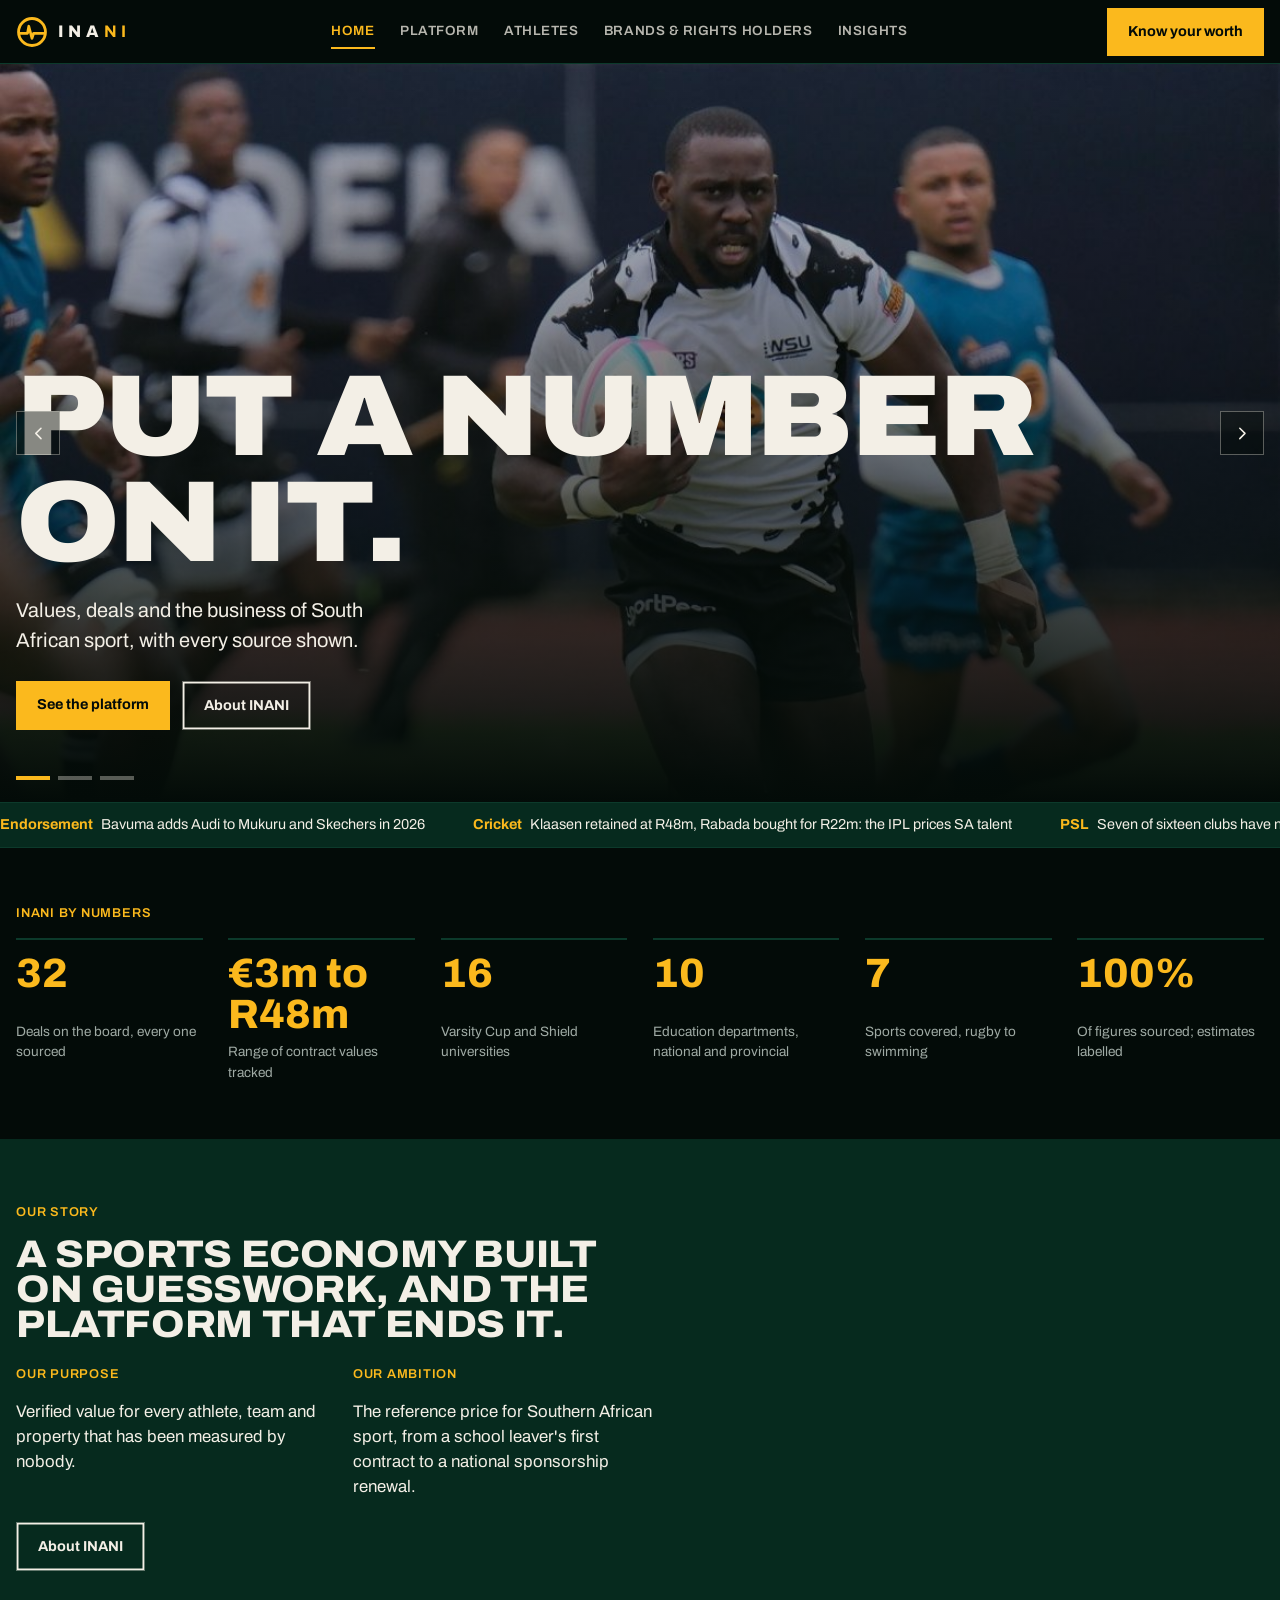
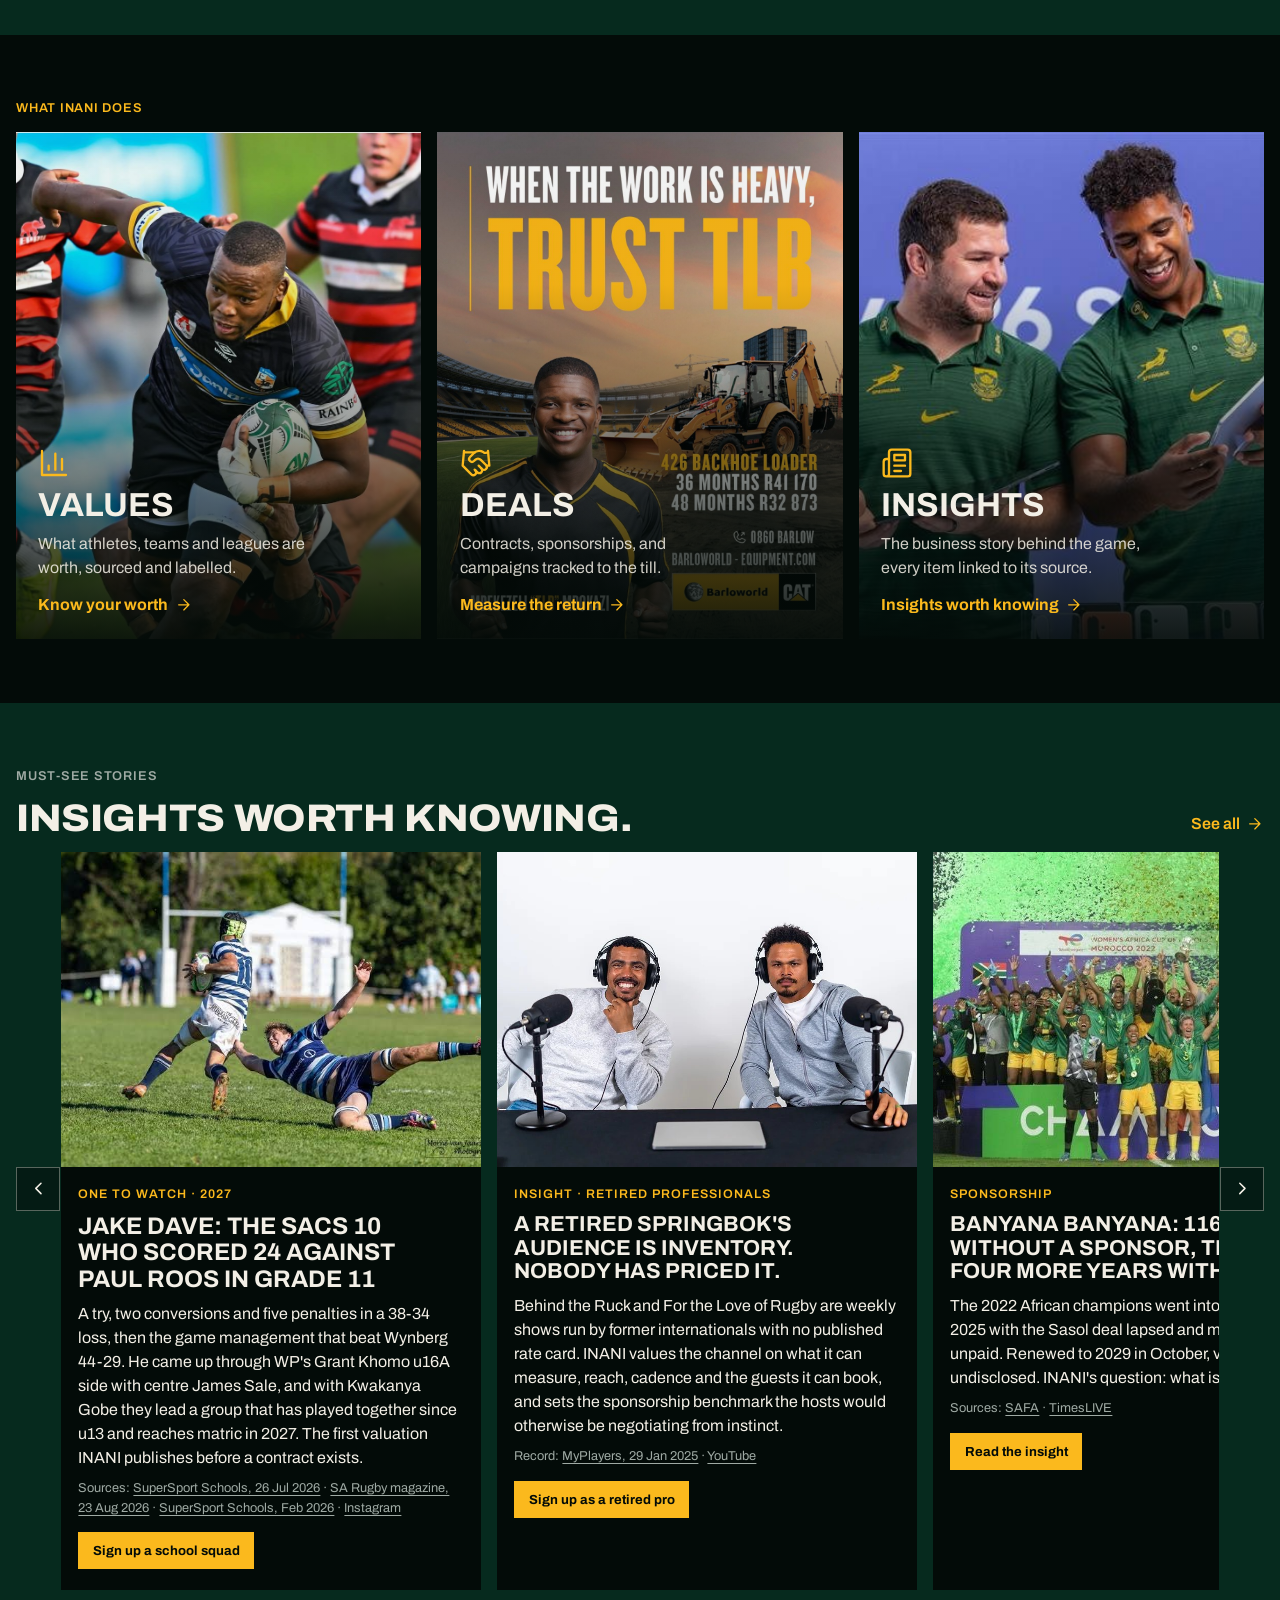
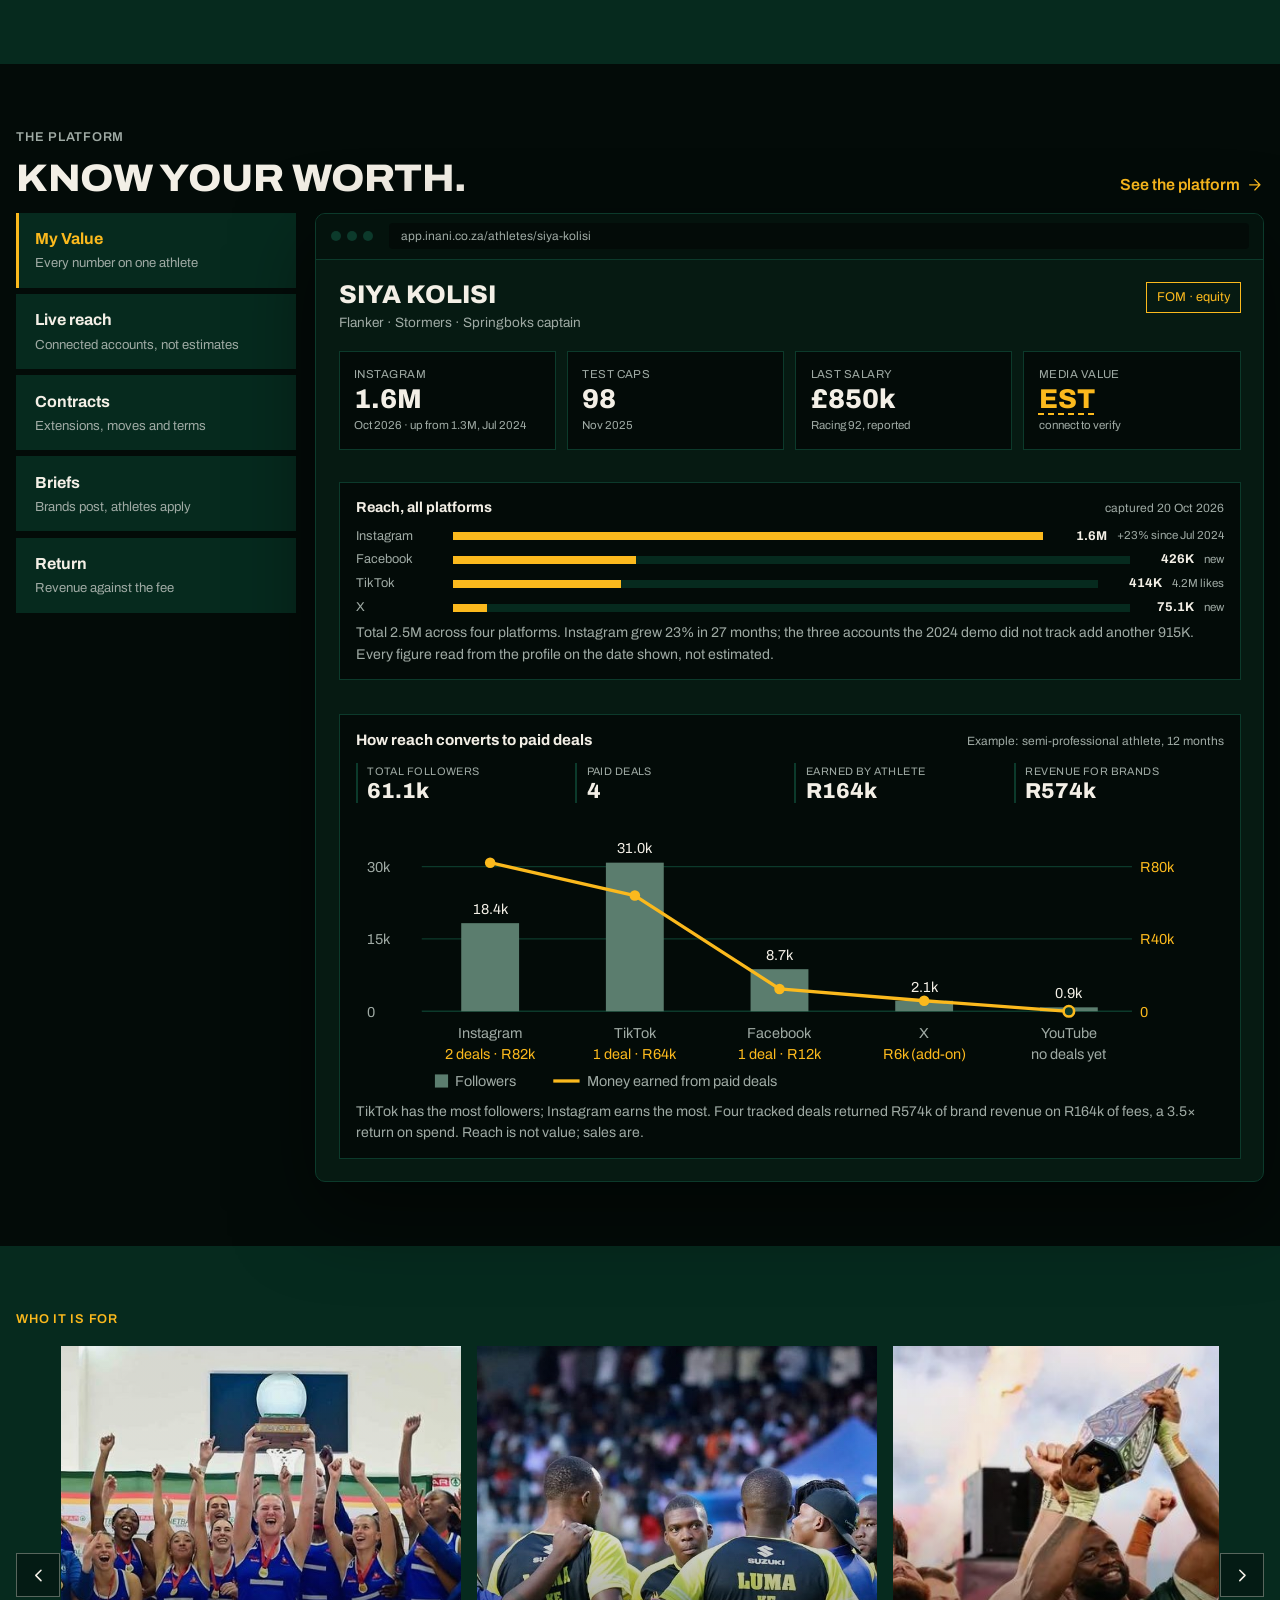
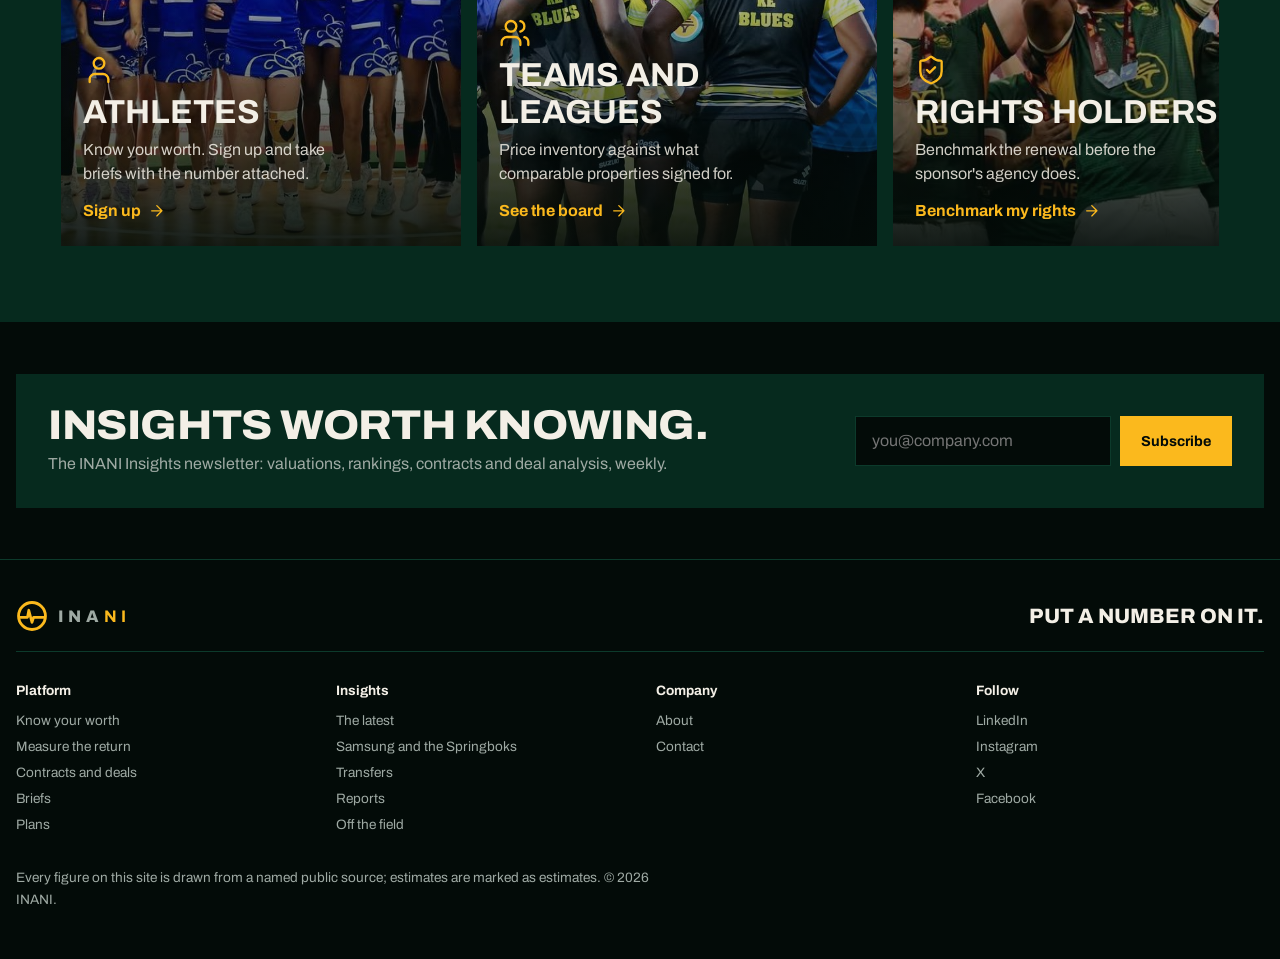
==== commit 8e33e36b: "Partners page, tab, footer link and all logos removed Co-Authored-By: Claude Fable 5.1 <noreply@anth" ====
--- a/index.html
+++ b/index.html
@@ -34,7 +34,7 @@
 <header class="top">
   <div class="wrap bar">
     <a class="lock" href="index.html" aria-label="INANI home"><svg viewBox="0 0 100 100" aria-hidden="true"><circle cx="50" cy="50" r="42" fill="none" stroke="#FBB91D" stroke-width="9"/><polyline points="14,54 36,54 40,32 50,70 55,54 86,54" fill="none" stroke="#FBB91D" stroke-width="8.5" stroke-linecap="round" stroke-linejoin="round"/></svg><span>INA<b>NI</b></span></a>
-    <nav class="main" id="nav" aria-label="Primary"><a href="index.html" aria-current="page">Home</a><a href="platform.html">Platform</a><a href="athletes.html">Athletes</a><a href="brands.html">Brands & Rights Holders</a><a href="insights.html">Insights</a><a href="partners.html">Partners</a></nav>
+    <nav class="main" id="nav" aria-label="Primary"><a href="index.html" aria-current="page">Home</a><a href="platform.html">Platform</a><a href="athletes.html">Athletes</a><a href="brands.html">Brands & Rights Holders</a><a href="insights.html">Insights</a></nav>
     <div class="acts"><a class="cta" href="athletes.html#apply">Know your worth</a><button class="menu" id="menu" aria-expanded="false" aria-controls="nav">Menu</button></div>
   </div>
 </header>
@@ -275,7 +275,6 @@
   </div>
 </div></section>
 
-<div class="band tight" style="padding-block:1.2rem 1.6rem"><div class="wrap"><p class="eyebrow" style="margin-bottom:.6rem">Built for</p></div><div class="marq" style="--dur:60s"><div class="track"><a class="logo" href="about.html#contact" title="Partner with INANI: University of Cape Town"><img src="img/partners/university-of-cape-town.png?v=358d7068" alt="University of Cape Town" loading="lazy" onerror="this.replaceWith(Object.assign(document.createElement('span'),{textContent:this.alt}))"></a><a class="logo" href="about.html#contact" title="Partner with INANI: University of the Witwatersrand"><img src="img/partners/university-of-the-witwatersrand.png?v=5a6c2194" alt="University of the Witwatersrand" loading="lazy" onerror="this.replaceWith(Object.assign(document.createElement('span'),{textContent:this.alt}))"></a><a class="logo" href="about.html#contact" title="Partner with INANI: University of Pretoria"><img src="img/partners/university-of-pretoria.png?v=4107e19f" alt="University of Pretoria" loading="lazy" onerror="this.replaceWith(Object.assign(document.createElement('span'),{textContent:this.alt}))"></a><a class="logo" href="about.html#contact" title="Partner with INANI: Stellenbosch University"><img src="img/partners/stellenbosch-university.png?v=fa0667a4" alt="Stellenbosch University" loading="lazy" onerror="this.replaceWith(Object.assign(document.createElement('span'),{textContent:this.alt}))"></a><a class="logo" href="about.html#contact" title="Partner with INANI: North-West University"><img src="img/partners/north-west-university.png?v=899198a5" alt="North-West University" loading="lazy" onerror="this.replaceWith(Object.assign(document.createElement('span'),{textContent:this.alt}))"></a><a class="logo" href="about.html#contact" title="Partner with INANI: University of Johannesburg"><img src="img/partners/university-of-johannesburg.png?v=68d24b54" alt="University of Johannesburg" loading="lazy" onerror="this.replaceWith(Object.assign(document.createElement('span'),{textContent:this.alt}))"></a><a class="logo" href="about.html#contact" title="Partner with INANI: University of the Western Cape"><img src="img/partners/university-of-the-western-cape.png?v=11551f81" alt="University of the Western Cape" loading="lazy" onerror="this.replaceWith(Object.assign(document.createElement('span'),{textContent:this.alt}))"></a><a class="logo" href="about.html#contact" title="Partner with INANI: Rhodes University"><img src="img/partners/rhodes-university.png?v=4b5bc5f0" alt="Rhodes University" loading="lazy" onerror="this.replaceWith(Object.assign(document.createElement('span'),{textContent:this.alt}))"></a><a class="logo" href="about.html#contact" title="Partner with INANI: University of the Free State"><img src="img/partners/university-of-the-free-state.png?v=370fa254" alt="University of the Free State" loading="lazy" onerror="this.replaceWith(Object.assign(document.createElement('span'),{textContent:this.alt}))"></a><a class="logo" href="about.html#contact" title="Partner with INANI: Tshwane University of Technology"><img src="img/partners/tshwane-university-of-technology.png?v=c372a7c0" alt="Tshwane University of Technology" loading="lazy" onerror="this.replaceWith(Object.assign(document.createElement('span'),{textContent:this.alt}))"></a><a class="logo" href="about.html#contact" title="Partner with INANI: Walter Sisulu University"><img src="img/partners/walter-sisulu-university.png?v=bd8dba40" alt="Walter Sisulu University" loading="lazy" onerror="this.replaceWith(Object.assign(document.createElement('span'),{textContent:this.alt}))"></a><a class="logo" href="about.html#contact" title="Partner with INANI: Central University of Technology"><img src="img/partners/central-university-of-technology.png?v=9ead6ead" alt="Central University of Technology" loading="lazy" onerror="this.replaceWith(Object.assign(document.createElement('span'),{textContent:this.alt}))"></a><a class="logo" href="about.html#contact" title="Partner with INANI: Sol Plaatje University"><img src="img/partners/sol-plaatje-university.png?v=d15fb749" alt="Sol Plaatje University" loading="lazy" onerror="this.replaceWith(Object.assign(document.createElement('span'),{textContent:this.alt}))"></a><a class="logo" href="about.html#contact" title="Partner with INANI: University of KwaZulu-Natal"><img src="img/partners/university-of-kwazulu-natal.png?v=5547de62" alt="University of KwaZulu-Natal" loading="lazy" onerror="this.replaceWith(Object.assign(document.createElement('span'),{textContent:this.alt}))"></a><a class="logo" href="about.html#contact" title="Partner with INANI: Cape Peninsula University of Technology"><img src="img/partners/cape-peninsula-university-of-technology.png?v=1a67cc55" alt="Cape Peninsula University of Technology" loading="lazy" onerror="this.replaceWith(Object.assign(document.createElement('span'),{textContent:this.alt}))"></a><a class="logo" href="about.html#contact" title="Partner with INANI: University of Fort Hare"><img src="img/partners/university-of-fort-hare.png?v=3f43a58a" alt="University of Fort Hare" loading="lazy" onerror="this.replaceWith(Object.assign(document.createElement('span'),{textContent:this.alt}))"></a><a class="logo" href="about.html#contact" title="Partner with INANI: University of Cape Town"><img src="img/partners/university-of-cape-town.png?v=358d7068" alt="University of Cape Town" loading="lazy" onerror="this.replaceWith(Object.assign(document.createElement('span'),{textContent:this.alt}))"></a><a class="logo" href="about.html#contact" title="Partner with INANI: University of the Witwatersrand"><img src="img/partners/university-of-the-witwatersrand.png?v=5a6c2194" alt="University of the Witwatersrand" loading="lazy" onerror="this.replaceWith(Object.assign(document.createElement('span'),{textContent:this.alt}))"></a><a class="logo" href="about.html#contact" title="Partner with INANI: University of Pretoria"><img src="img/partners/university-of-pretoria.png?v=4107e19f" alt="University of Pretoria" loading="lazy" onerror="this.replaceWith(Object.assign(document.createElement('span'),{textContent:this.alt}))"></a><a class="logo" href="about.html#contact" title="Partner with INANI: Stellenbosch University"><img src="img/partners/stellenbosch-university.png?v=fa0667a4" alt="Stellenbosch University" loading="lazy" onerror="this.replaceWith(Object.assign(document.createElement('span'),{textContent:this.alt}))"></a><a class="logo" href="about.html#contact" title="Partner with INANI: North-West University"><img src="img/partners/north-west-university.png?v=899198a5" alt="North-West University" loading="lazy" onerror="this.replaceWith(Object.assign(document.createElement('span'),{textContent:this.alt}))"></a><a class="logo" href="about.html#contact" title="Partner with INANI: University of Johannesburg"><img src="img/partners/university-of-johannesburg.png?v=68d24b54" alt="University of Johannesburg" loading="lazy" onerror="this.replaceWith(Object.assign(document.createElement('span'),{textContent:this.alt}))"></a><a class="logo" href="about.html#contact" title="Partner with INANI: University of the Western Cape"><img src="img/partners/university-of-the-western-cape.png?v=11551f81" alt="University of the Western Cape" loading="lazy" onerror="this.replaceWith(Object.assign(document.createElement('span'),{textContent:this.alt}))"></a><a class="logo" href="about.html#contact" title="Partner with INANI: Rhodes University"><img src="img/partners/rhodes-university.png?v=4b5bc5f0" alt="Rhodes University" loading="lazy" onerror="this.replaceWith(Object.assign(document.createElement('span'),{textContent:this.alt}))"></a><a class="logo" href="about.html#contact" title="Partner with INANI: University of the Free State"><img src="img/partners/university-of-the-free-state.png?v=370fa254" alt="University of the Free State" loading="lazy" onerror="this.replaceWith(Object.assign(document.createElement('span'),{textContent:this.alt}))"></a><a class="logo" href="about.html#contact" title="Partner with INANI: Tshwane University of Technology"><img src="img/partners/tshwane-university-of-technology.png?v=c372a7c0" alt="Tshwane University of Technology" loading="lazy" onerror="this.replaceWith(Object.assign(document.createElement('span'),{textContent:this.alt}))"></a><a class="logo" href="about.html#contact" title="Partner with INANI: Walter Sisulu University"><img src="img/partners/walter-sisulu-university.png?v=bd8dba40" alt="Walter Sisulu University" loading="lazy" onerror="this.replaceWith(Object.assign(document.createElement('span'),{textContent:this.alt}))"></a><a class="logo" href="about.html#contact" title="Partner with INANI: Central University of Technology"><img src="img/partners/central-university-of-technology.png?v=9ead6ead" alt="Central University of Technology" loading="lazy" onerror="this.replaceWith(Object.assign(document.createElement('span'),{textContent:this.alt}))"></a><a class="logo" href="about.html#contact" title="Partner with INANI: Sol Plaatje University"><img src="img/partners/sol-plaatje-university.png?v=d15fb749" alt="Sol Plaatje University" loading="lazy" onerror="this.replaceWith(Object.assign(document.createElement('span'),{textContent:this.alt}))"></a><a class="logo" href="about.html#contact" title="Partner with INANI: University of KwaZulu-Natal"><img src="img/partners/university-of-kwazulu-natal.png?v=5547de62" alt="University of KwaZulu-Natal" loading="lazy" onerror="this.replaceWith(Object.assign(document.createElement('span'),{textContent:this.alt}))"></a><a class="logo" href="about.html#contact" title="Partner with INANI: Cape Peninsula University of Technology"><img src="img/partners/cape-peninsula-university-of-technology.png?v=1a67cc55" alt="Cape Peninsula University of Technology" loading="lazy" onerror="this.replaceWith(Object.assign(document.createElement('span'),{textContent:this.alt}))"></a><a class="logo" href="about.html#contact" title="Partner with INANI: University of Fort Hare"><img src="img/partners/university-of-fort-hare.png?v=3f43a58a" alt="University of Fort Hare" loading="lazy" onerror="this.replaceWith(Object.assign(document.createElement('span'),{textContent:this.alt}))"></a></div></div></div>
 <section class="wrap tight"><div class="sub" id="newsletter">
   <div><h2 style="font-size:clamp(1.6rem,3.4vw,2.6rem)">Insights worth knowing.</h2><p style="color:var(--ash);margin-top:.5rem">The INANI Insights newsletter: valuations, rankings, contracts and deal analysis, weekly.</p></div>
   <form class="subform" aria-label="Subscribe"><label for="nl-email" hidden>Email</label><input id="nl-email" type="email" placeholder="you@company.com" required><button class="cta" type="submit">Subscribe</button><p class="ok" hidden>Subscribed. First edition arrives next week.</p></form>
@@ -287,7 +286,7 @@
     <div class="cols">
       <div><strong>Platform</strong><ul><li><a href="platform.html">Know your worth</a></li><li><a href="brands.html#return">Measure the return</a></li><li><a href="brands.html#board">Contracts and deals</a></li><li><a href="brands.html#briefs">Briefs</a></li><li><a href="platform.html#plans">Plans</a></li></ul></div>
       <div><strong>Insights</strong><ul><li><a href="insights.html">The latest</a></li><li><a href="insights.html#samsung">Samsung and the Springboks</a></li><li><a href="insights.html#transfers">Transfers</a></li><li><a href="insights.html#reports">Reports</a></li><li><a href="athletes.html#style">Off the field</a></li></ul></div>
-      <div><strong>Company</strong><ul><li><a href="about.html">About</a></li><li><a href="partners.html">Partners</a></li><li><a href="about.html#contact">Contact</a></li></ul></div>
+      <div><strong>Company</strong><ul><li><a href="about.html">About</a></li><li><a href="about.html#contact">Contact</a></li></ul></div>
       <div><strong>Follow</strong><ul><li><a href="https://www.linkedin.com/company/inani-analytics/" target="_blank" rel="noopener">LinkedIn</a></li><li><a href="https://www.instagram.com/inanianalytics" target="_blank" rel="noopener">Instagram</a></li><li><a href="https://x.com/inanianalytics" target="_blank" rel="noopener">X</a></li><li><a href="https://www.facebook.com/share/1JWfGhhpAh/" target="_blank" rel="noopener">Facebook</a></li></ul></div>
     </div>
     <p class="fine">Every figure on this site is drawn from a named public source; estimates are marked as estimates. © 2026 INANI.</p>
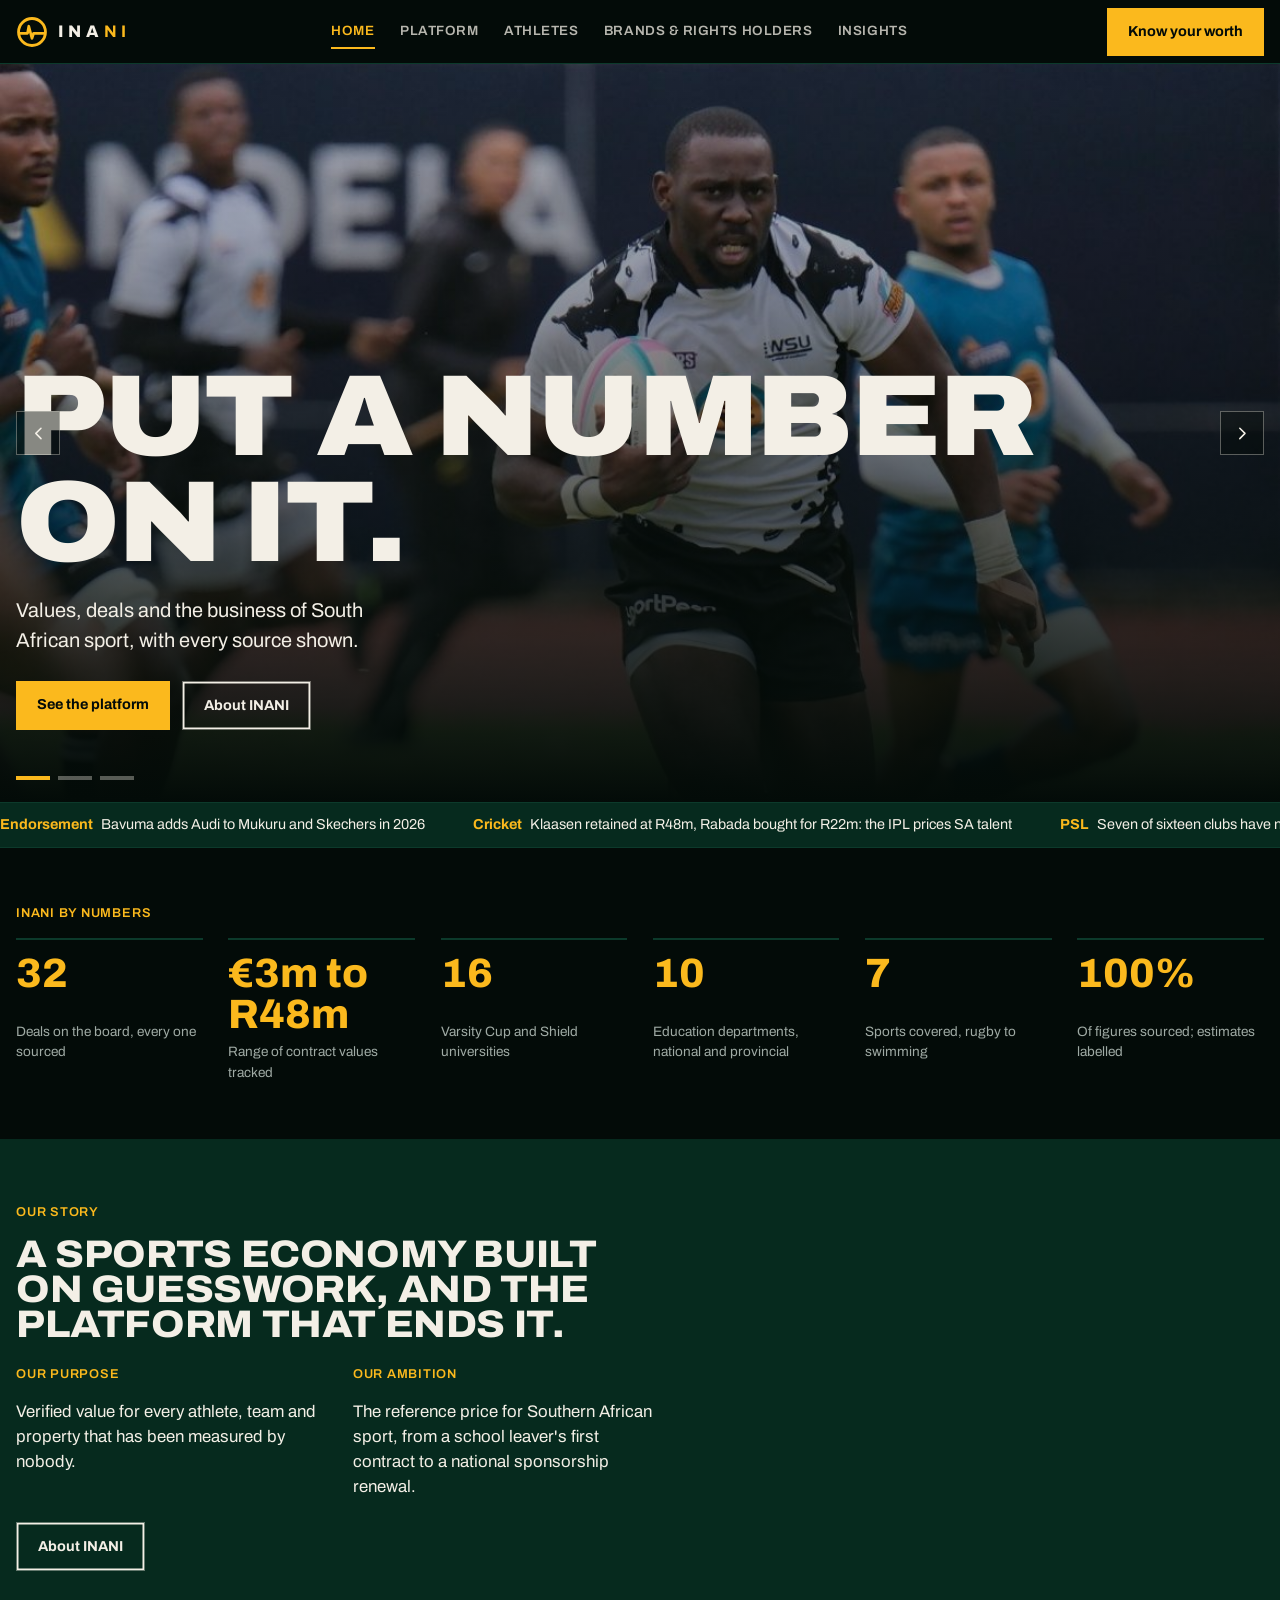
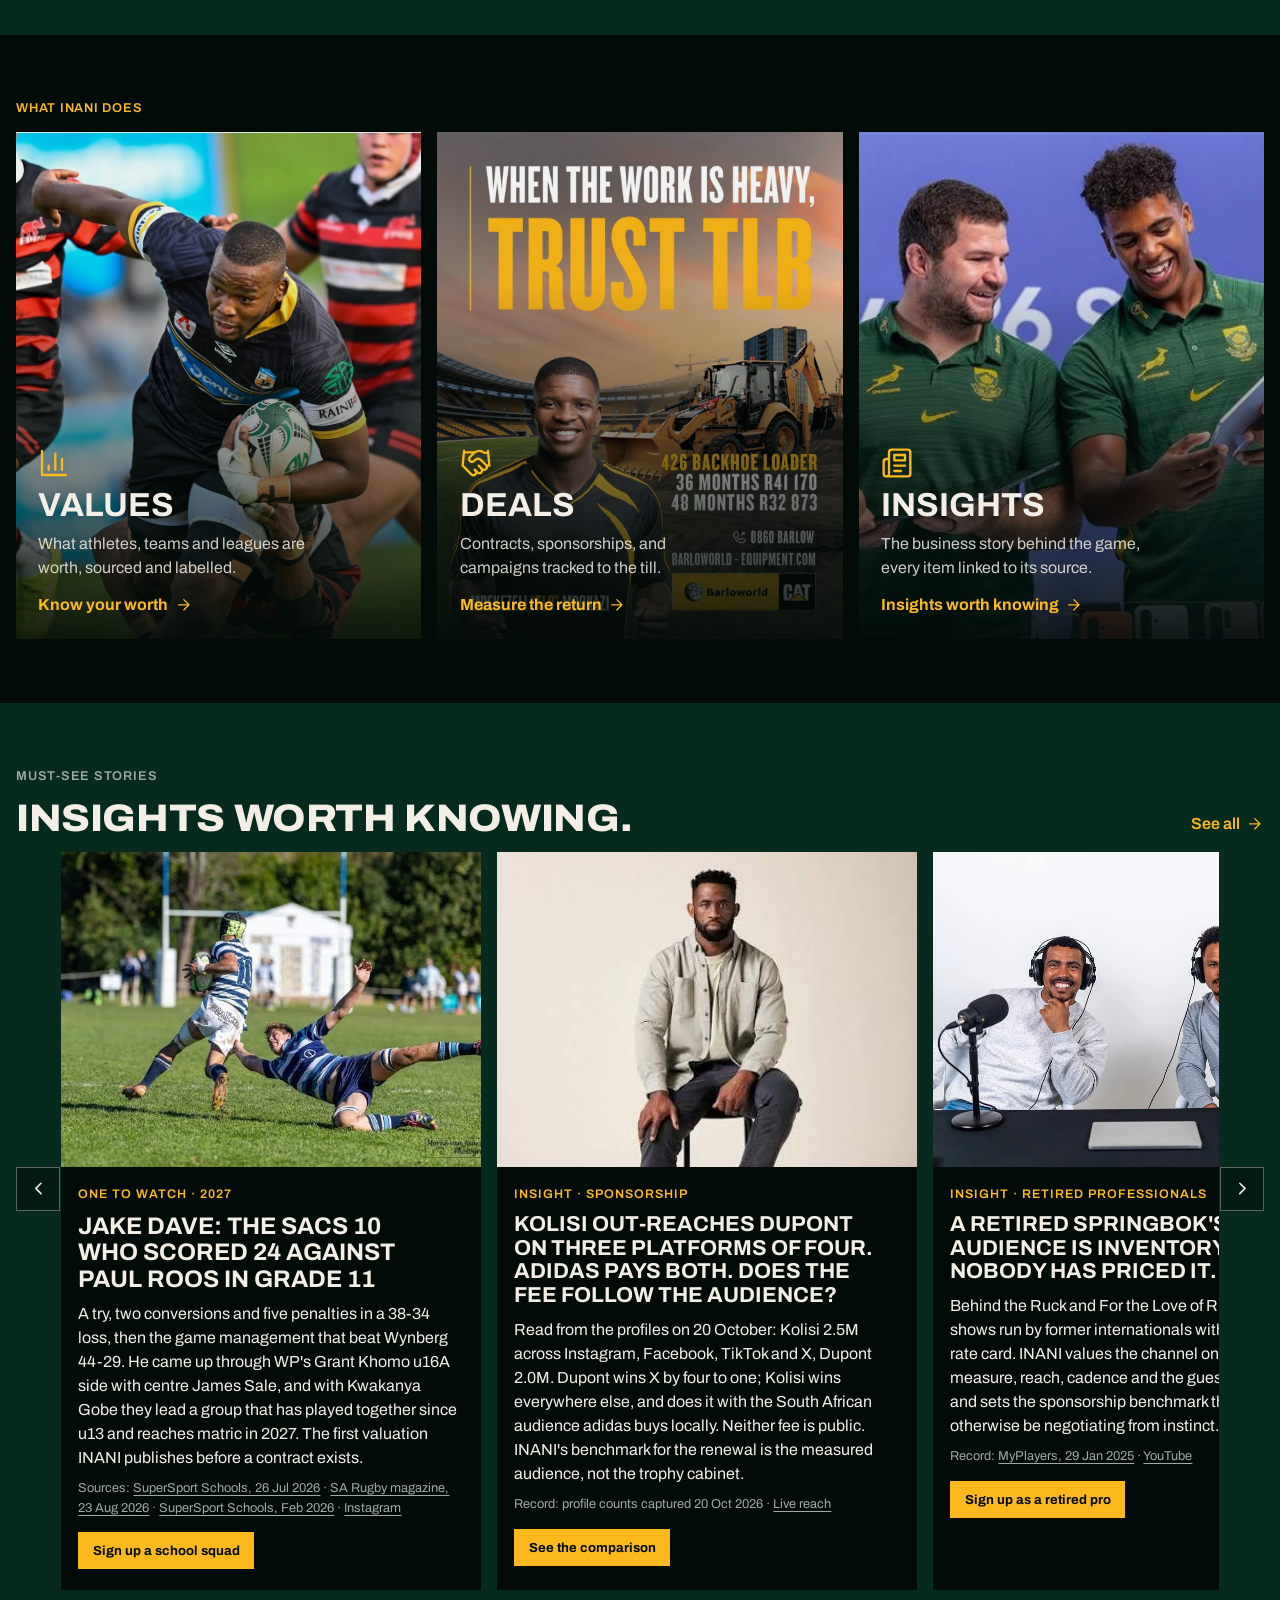
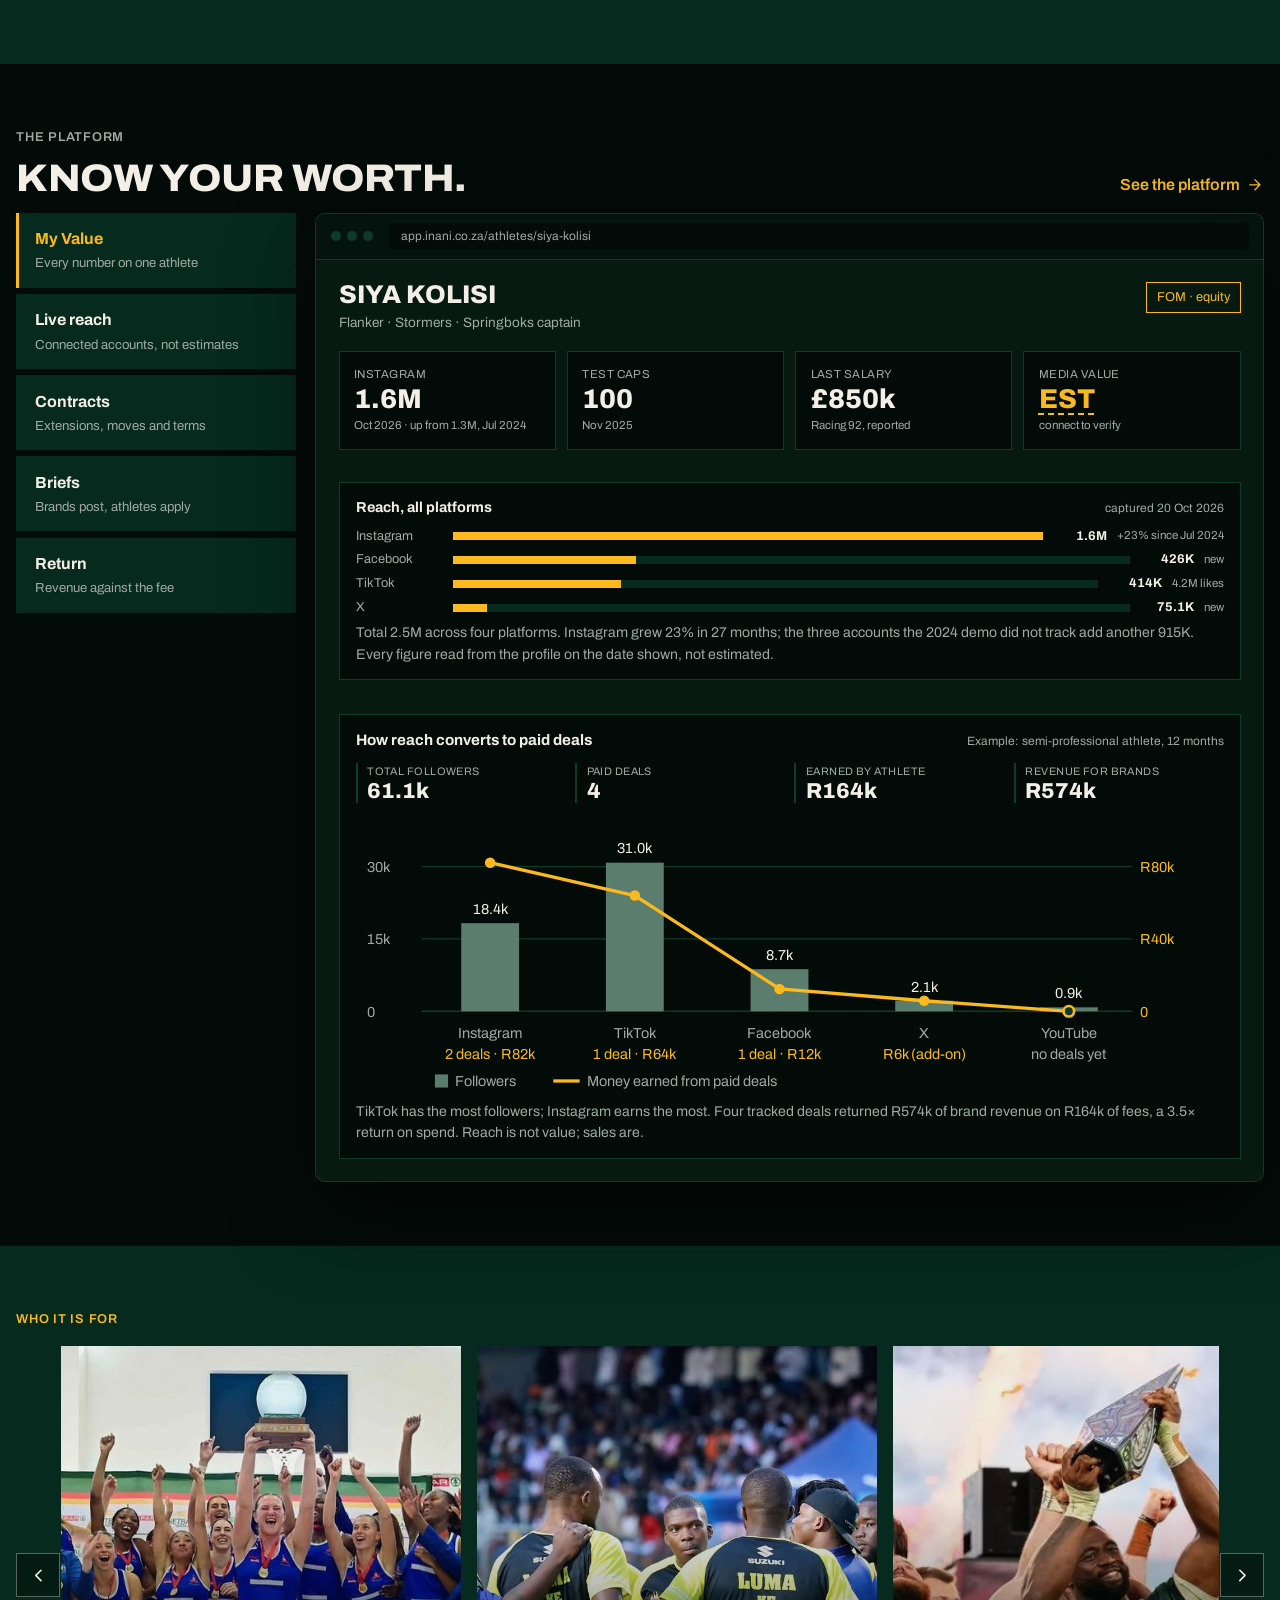
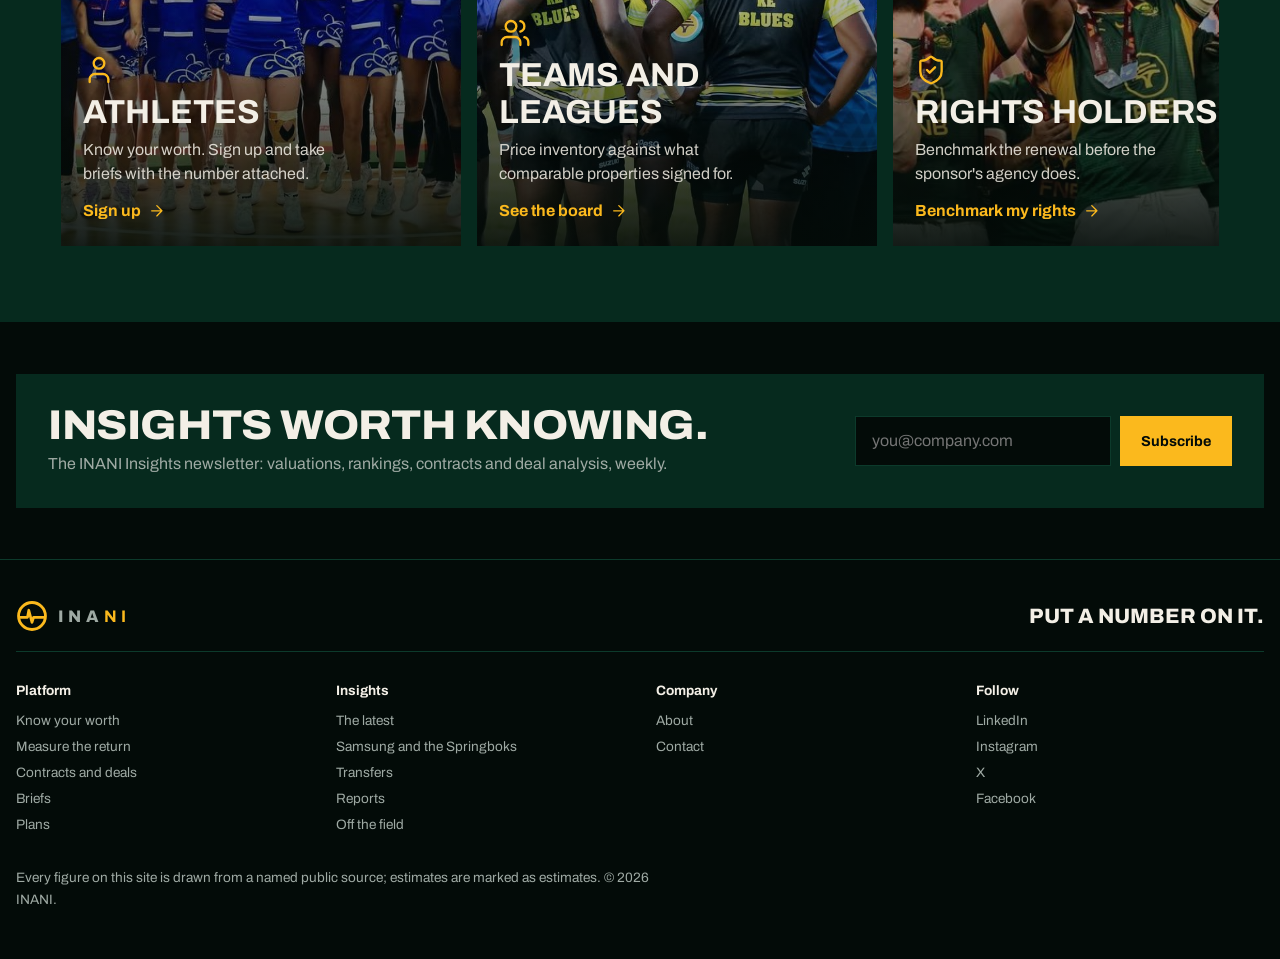
==== commit f954baec: "Dupont read on all four platforms; adidas comparison with Kolisi on the dashboard and in Insights Co" ====
--- a/index.html
+++ b/index.html
@@ -107,6 +107,10 @@
   <div class="body"><p class="kind">One to watch · 2027</p><h3>Jake Dave: the SACS 10 who scored 24 against Paul Roos in Grade 11</h3>
   <p>A try, two conversions and five penalties in a 38-34 loss, then the game management that beat Wynberg 44-29. He came up through WP's Grant Khomo u16A side with centre James Sale, and with Kwakanya Gobe they lead a group that has played together since u13 and reaches matric in 2027. The first valuation INANI publishes before a contract exists.</p>
   <p class="src">Sources: <a href="https://superschoolsnews.co.za/sacs-dave-scores-24-points-but-paul-roos-wins-millies-lourens-bags-hat-trick/" target="_blank" rel="noopener">SuperSport Schools, 26 Jul 2026</a> · <a href="https://www.sarugbymag.co.za/schools-wrap-monnas-win-noordvaal-cup-sacs-down-wynberg/" target="_blank" rel="noopener">SA Rugby magazine, 23 Aug 2026</a> · <a href="https://superschoolsnews.co.za/sacs-rugby-aims-to-level-up-in-2026/" target="_blank" rel="noopener">SuperSport Schools, Feb 2026</a> · <a href="https://www.instagram.com/p/DdlpgFFNIkK/" target="_blank" rel="noopener">Instagram</a></p><div class="acts"><a class="cta small" href="athletes.html#apply">Sign up a school squad</a></div></div></article>
+<article class="card q"><div class="ph"><img src="img/kolisi-stool.jpg" alt="Siya Kolisi seated in studio" style="object-position:50% 25%"></div>
+  <div class="body"><p class="kind">Insight · Sponsorship</p><h3>Kolisi out-reaches Dupont on three platforms of four. adidas pays both. Does the fee follow the audience?</h3>
+  <p>Read from the profiles on 20 October: Kolisi 2.5M across Instagram, Facebook, TikTok and X, Dupont 2.0M. Dupont wins X by four to one; Kolisi wins everywhere else, and does it with the South African audience adidas buys locally. Neither fee is public. INANI's benchmark for the renewal is the measured audience, not the trophy cabinet.</p>
+  <p class="src">Record: profile counts captured 20 Oct 2026 · <a href="platform.html#show">Live reach</a></p><div class="acts"><a class="cta small" href="platform.html#show">See the comparison</a></div></div></article>
 <article class="card q"><div class="ph"><img src="img/behind-the-ruck.jpg" alt="Juan de Jongh and Rudy Paige recording Behind the Ruck" style="object-position:50% 40%"></div>
   <div class="body"><p class="kind">Insight · Retired professionals</p><h3>A retired Springbok's audience is inventory. Nobody has priced it.</h3>
   <p>Behind the Ruck and For the Love of Rugby are weekly shows run by former internationals with no published rate card. INANI values the channel on what it can measure, reach, cadence and the guests it can book, and sets the sponsorship benchmark the hosts would otherwise be negotiating from instinct.</p>
@@ -218,14 +222,18 @@
         <div class="s-bars">
           <div class="r"><span>Ilona Maher</span><div class="b"><i style="--w:100%"></i></div><b>5.6M</b><em>1.4M in Jul 2024 · 4×</em></div>
           <div class="r me"><span>Siya Kolisi</span><div class="b"><i style="--w:29%"></i></div><b>1.6M</b><em>1.3M in Jul 2024 · +23%</em></div>
-          <div class="r est"><span>Antoine Dupont</span><div class="b"><i style="--w:16%"></i></div><b>EST</b><em>last published 924K · not connected</em></div>
-        </div>
-        <div class="s-bars">
-          <div class="r"><span>Maher · TikTok</span><div class="b"><i style="--w:80%"></i></div><b>4.5M</b><em>298M likes</em></div>
-          <div class="r me"><span>Kolisi · TikTok</span><div class="b"><i style="--w:7%"></i></div><b>414K</b><em>4.2M likes</em></div>
+          <div class="r"><span>Antoine Dupont</span><div class="b"><i style="--w:23%"></i></div><b>1.3M</b><em>1.0M in Jul 2024 · +30%</em></div>
+        </div>
+        <div class="s-growth">
+          <div class="g-head"><b>Two adidas athletes, four platforms</b><span>Kolisi · Dupont, read 20 Oct 2026</span></div>
+          <div class="g-row"><span>Instagram</span><div class="b dual"><i style="--w:100%"></i><u style="--w:81%"></u></div><b>1.6M</b><em>v 1.3M</em></div>
+          <div class="g-row"><span>Facebook</span><div class="b dual"><i style="--w:27%"></i><u style="--w:16%"></u></div><b>426K</b><em>v 250K</em></div>
+          <div class="g-row"><span>TikTok</span><div class="b dual"><i style="--w:26%"></i><u style="--w:11%"></u></div><b>414K</b><em>v 179K</em></div>
+          <div class="g-row"><span>X</span><div class="b dual"><i style="--w:5%"></i><u style="--w:19%"></u></div><b>75K</b><em>v 298K</em></div>
+          <div class="g-row"><span>Total</span><div class="b dual"><i style="--w:100%"></i><u style="--w:81%"></u></div><b>2.5M</b><em>v 2.0M</em></div>
         </div>
         <div class="s-plat"><span>Instagram ✓ read</span><span>TikTok ✓ read</span><span>Facebook ✓ read</span><span>X ✓ read</span></div>
-        <p class="s-note">In 27 months the sevens player went from 8% ahead of the Springbok captain to three and a half times his Instagram reach, and 10.5M against 2.5M across four platforms. Dupont stays EST until his accounts are read. INANI prices the gap and the growth.</p>
+        <p class="s-note">Same sponsor, two captains. Kolisi out-reaches the best player in the world on three platforms of four and by 25% in total; Dupont leads only on X, by four to one. Kolisi has posted 2,765 times on Instagram for 1.6M; Dupont 583 times for 1.3M, four times the followers per post. Maher, meanwhile, has grown from 8% ahead of Kolisi to three and a half times his Instagram reach in 27 months. INANI prices the gap and the growth.</p>
       </div>
       <div class="screen" id="s-contracts">
         <div class="s-head"><div><div class="s-name">Contracts</div><div class="s-meta">Playing contracts, from the public record</div></div></div>
--- a/styles.css
+++ b/styles.css
@@ -683,3 +683,4 @@
 .g-row span{color:var(--ash)}.g-row .b{height:8px;background:var(--pine);position:relative}.g-row .b i{position:absolute;inset:0;width:var(--w);background:var(--amber)}.g-row b{text-align:right}.g-row em{font-style:normal;color:var(--ash);font-size:.72rem}
 .s-bars .r em{font-style:normal;color:var(--ash);font-size:.72rem;grid-column:1/-1;margin-top:-.2rem}
 .s-bars .r.est .b i{background:repeating-linear-gradient(90deg,var(--amber) 0 6px,transparent 6px 10px)}.s-bars .r.est b{color:var(--amber)}
+.g-row .b.dual{height:14px}.g-row .b.dual i{height:6px;top:0;bottom:auto}.g-row .b.dual u{position:absolute;left:0;bottom:0;height:6px;width:var(--w);background:var(--bone);opacity:.8}
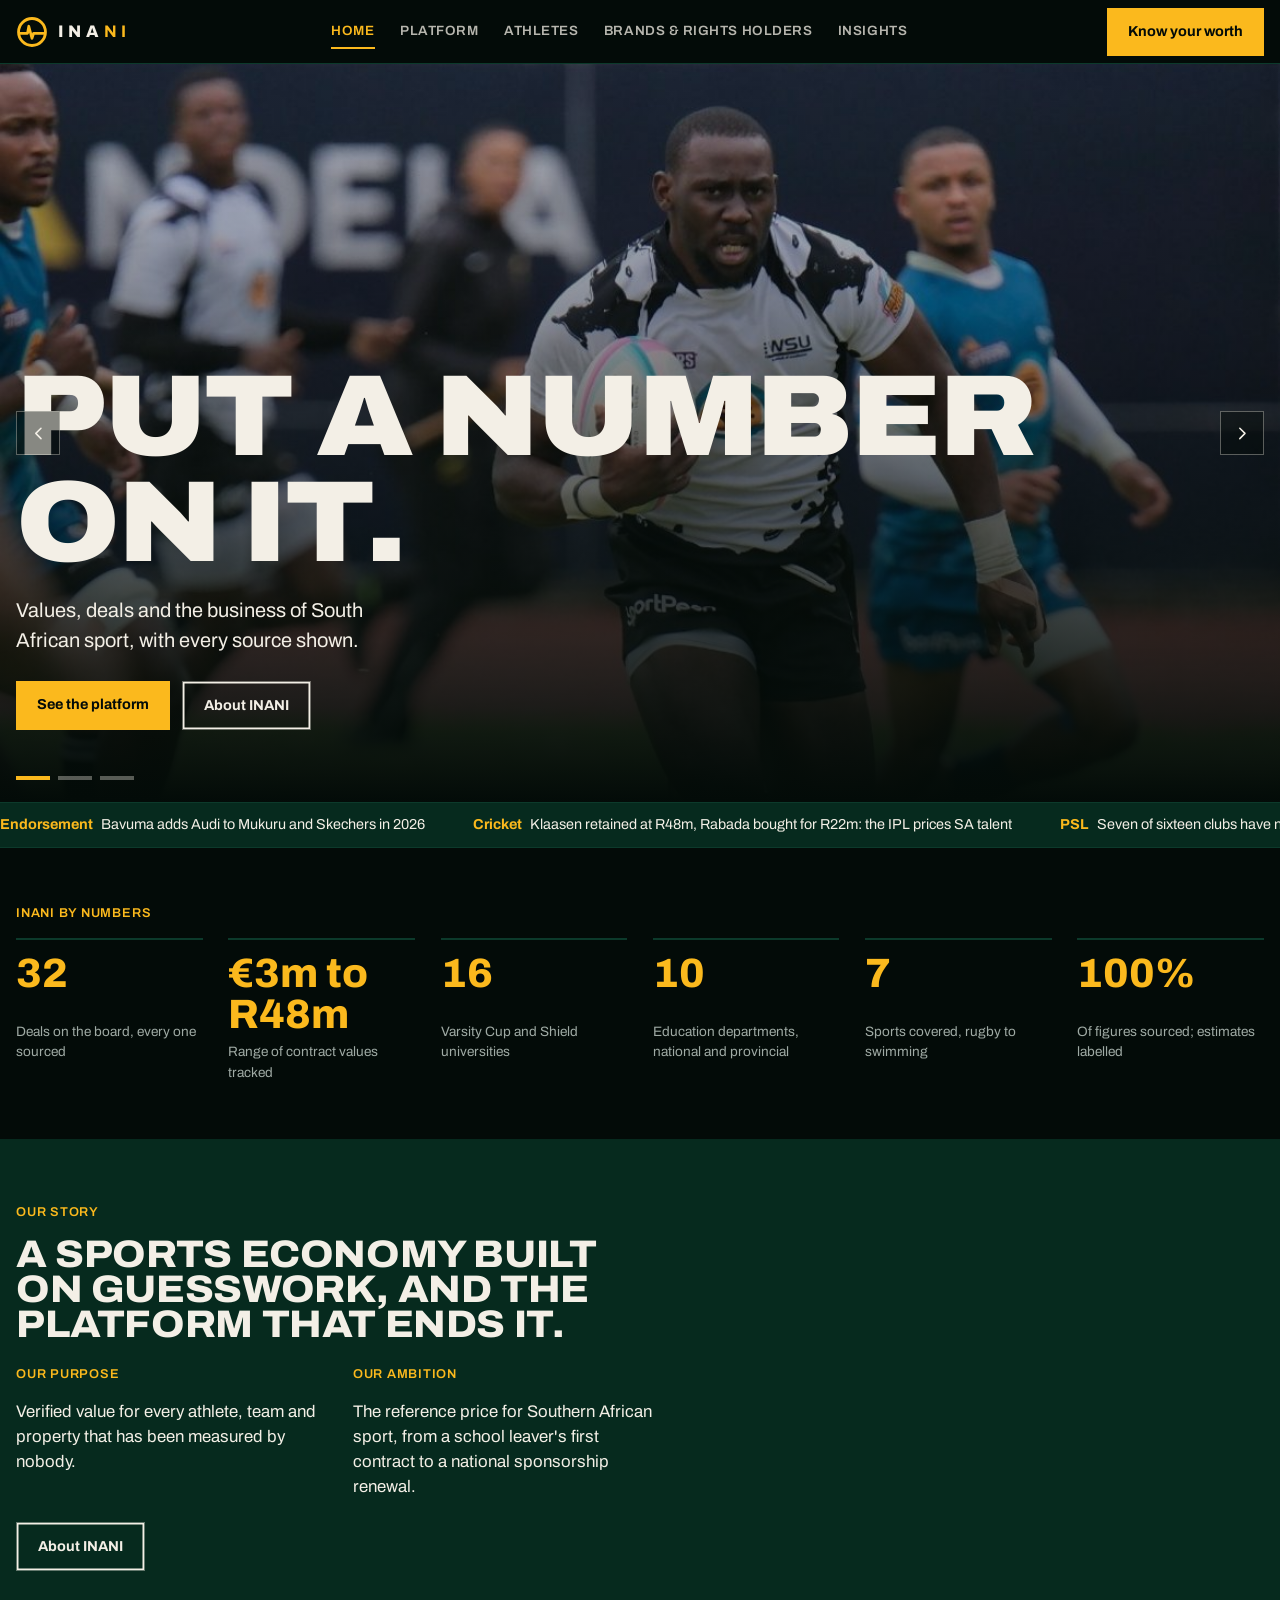
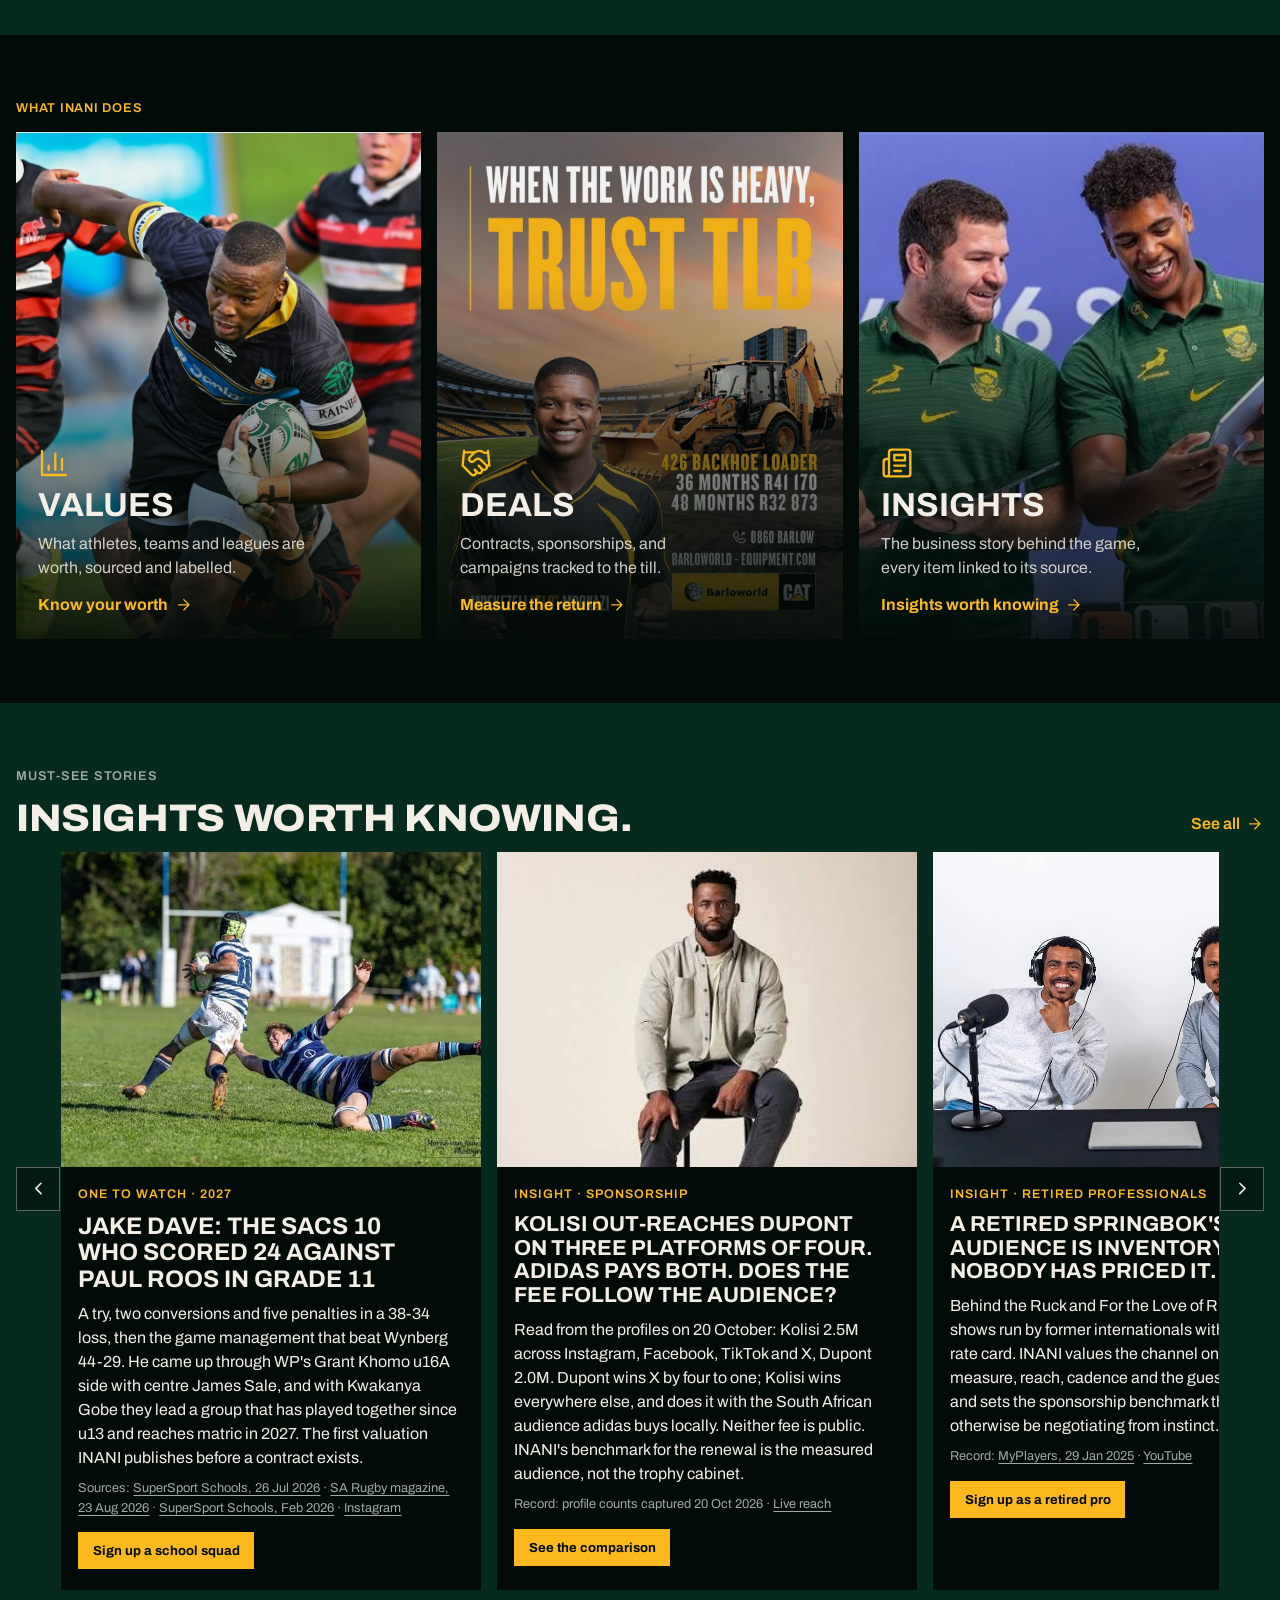
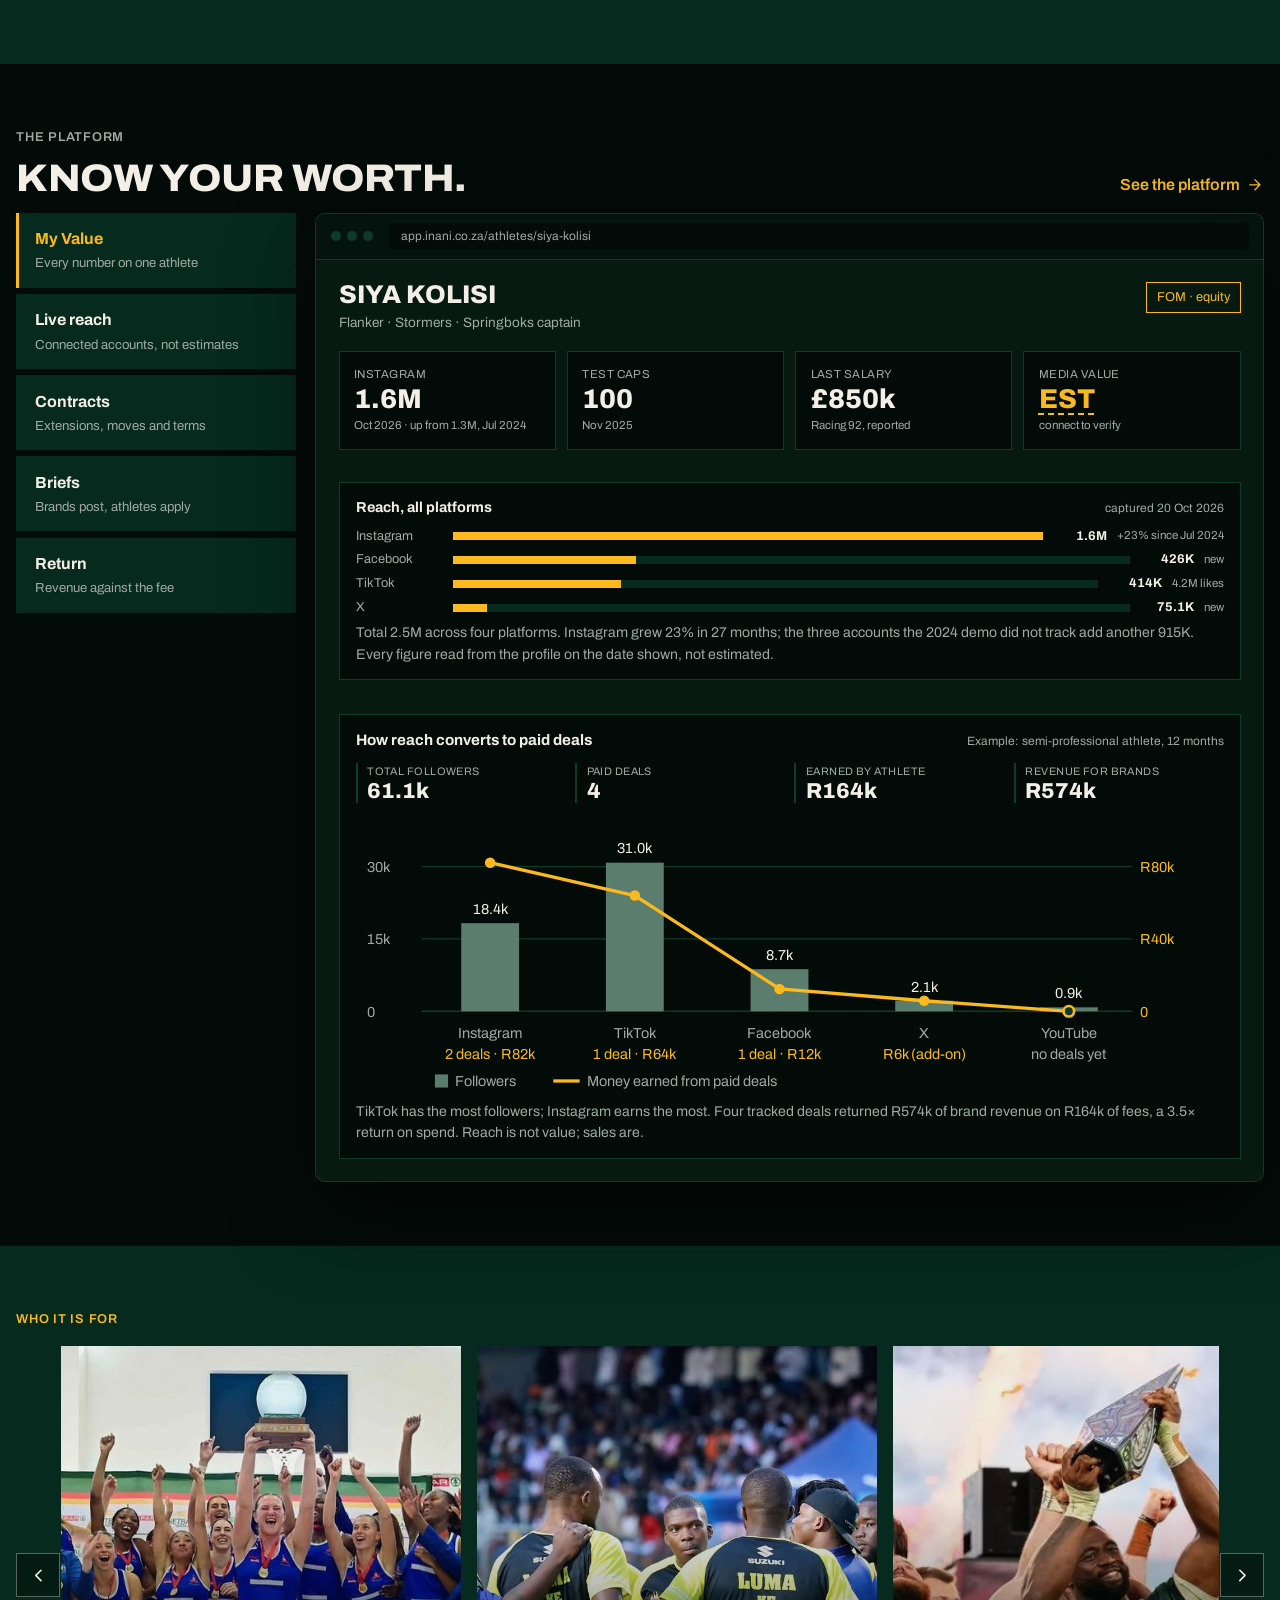
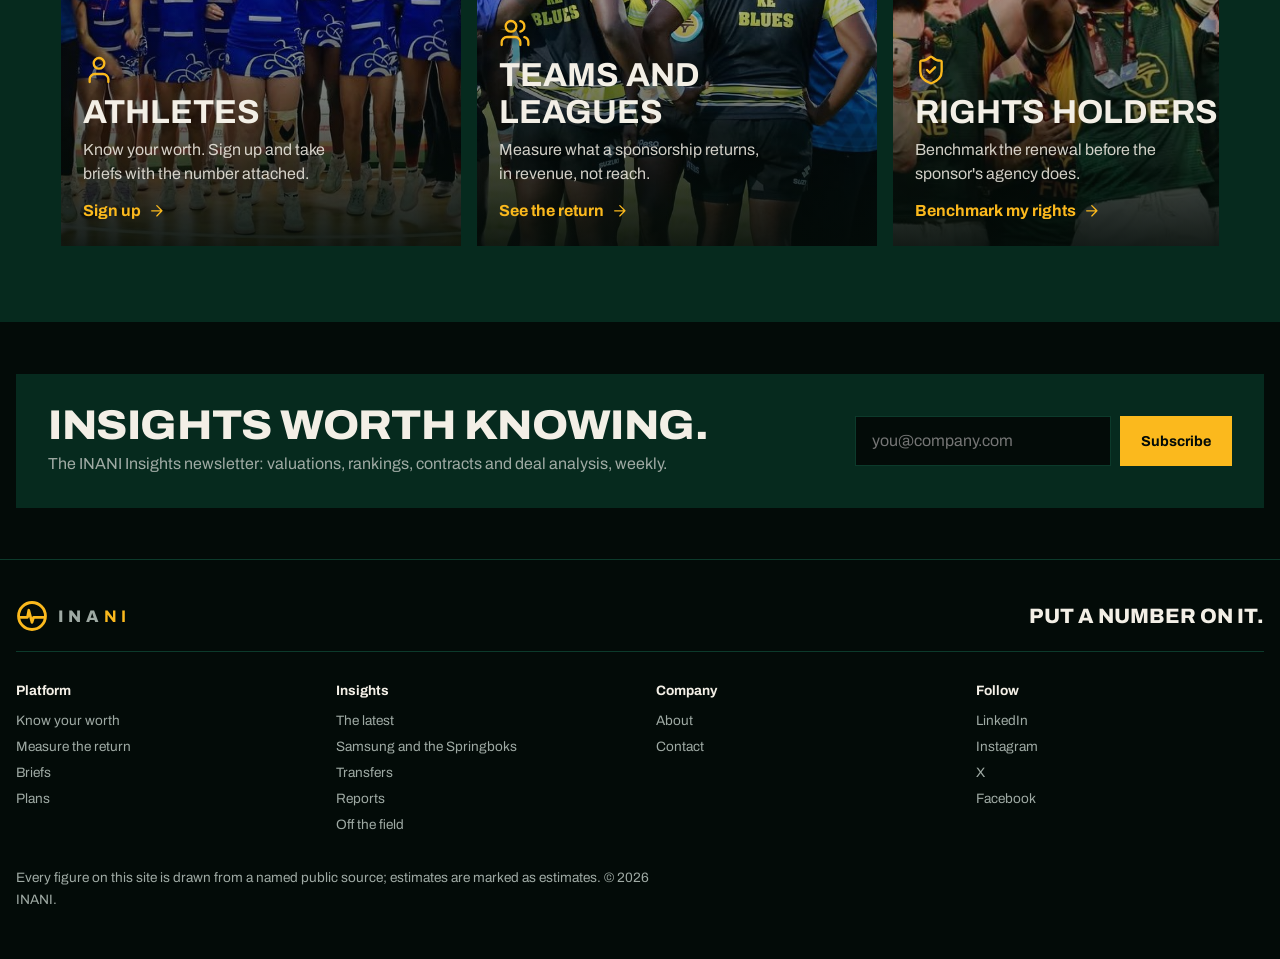
==== commit 21ecb83c: "Brands: contracts and deals board removed; links redirected to the return section Co-Authored-By: Cl" ====
--- a/index.html
+++ b/index.html
@@ -45,7 +45,7 @@
     <div class="wrap"><h1>Put a number<br>on it.</h1><p class="lede">Values, deals and the business of South African sport, with every source shown.</p><div class="acts"><a class="cta" href="platform.html">See the platform</a><a class="cta ghost" href="about.html">About INANI</a></div></div></div>
   <div class="slide"><div class="ph"><img src="img/netball-trophy.jpg" alt="SPAR Netball South Africa champions with the trophy" style="object-position:50% 30%"></div>
     <div class="wrap"><h1>Know your<br>worth.</h1><p class="lede">Contracts, reach and partnerships in one dashboard. Sign up and take briefs with the number attached.</p><div class="acts"><a class="cta" href="athletes.html#apply">Sign up</a><a class="cta ghost" href="athletes.html">For athletes</a></div></div></div>
-  <div class="slide"><div class="ph"><img src="img/mofokeng-union.jpg" alt="Relebohile Mofokeng in a Union Saint-Gilloise shirt" style="object-position:50% 20%"></div>
+  <div class="slide"><div class="ph"><img src="img/mofokeng-union.jpg" alt="Relebohile Mofokeng in a Union Saint-Gilloise shirt" style="object-position:50% 25%"></div>
     <div class="wrap"><h1>Insights worth<br>knowing.</h1><p class="lede">Sold for €3m, worth €6m four months later. The transfers, sponsorships and campaigns, read properly.</p><div class="acts"><a class="cta" href="insights.html#transfers">Read the insight</a><a class="cta ghost" href="insights.html">All insights</a></div></div></div>
   <div class="dots" role="tablist" aria-label="Slides"><button aria-selected="true" aria-label="Slide 1"></button><button aria-selected="false" aria-label="Slide 2"></button><button aria-selected="false" aria-label="Slide 3"></button></div>
   <button class="arr prev" aria-label="Previous slide"><svg class="ico" aria-hidden="true"><use href="#i-left"/></svg></button><button class="arr next" aria-label="Next slide"><svg class="ico" aria-hidden="true"><use href="#i-right"/></svg></button>
@@ -120,7 +120,7 @@
   <div class="body"><p class="kind">Sponsorship</p><h3>Banyana Banyana: 116 days without a sponsor, then four more years with Sasol</h3>
   <p>The 2022 African champions went into WAFCON 2025 with the Sasol deal lapsed and match fees unpaid. Renewed to 2029 in October, value undisclosed. INANI's question: what is the shirt worth?</p>
   <p class="src">Sources: <a href="https://www.safa.net/general-news/safa-and-sasol-renew-longstanding-banyana-banyana-partnership/" target="_blank" rel="noopener">SAFA</a> · <a href="https://www.timeslive.co.za/sport/soccer/2025-07-02-sasol-pulls-plug-on-banyana-sponsorship-in-huge-blow-for-womens-football/" target="_blank" rel="noopener">TimesLIVE</a></p><div class="acts"><a class="cta small" href="insights.html#banyana">Read the insight</a></div></div></article>
-<article class="card side"><div class="ph"><img src="img/mofokeng-union.jpg" alt="Relebohile Mofokeng in a Union Saint-Gilloise shirt" style="object-position:50% 20%"></div>
+<article class="card side"><div class="ph"><img src="img/mofokeng-union.jpg" alt="Relebohile Mofokeng in a Union Saint-Gilloise shirt" style="object-position:50% 25%"></div>
   <div class="body"><p class="kind">Transfer</p><h3>Mofokeng to Union SG: a €3m fee for a World Cup starter</h3>
   <p>Four-year deal straight after a World Cup where he started at 10 in the win over South Korea. Pirates took about R55m.</p>
   <p class="src">Sources: <a href="https://mg.co.za/news/sport/2026-07-01-relebohile-mofokeng-from-world-cup-heartbreak-to-european-dream-with-royale-union-saint-gilloise/" target="_blank" rel="noopener">Mail and Guardian</a> · <a href="https://www.goal.com/en-za/news/relebohile-mofokeng-transfer-value-doubles-in-just-four-months-after-orlando-pirates-exit/blt8d62c5338ad80794" target="_blank" rel="noopener">Goal</a></p><div class="acts"><a class="cta small" href="insights.html#transfers">Read the insight</a></div></div></article>
@@ -135,7 +135,7 @@
 <article class="card q"><div class="ph"><img src="img/jonsson-tested.jpg" alt="Temba Bavuma, centre, in the Jonsson Workwear Tested for Work campaign" style="object-position:50% 30%"></div>
   <div class="body"><p class="kind">Endorsement</p><h3>Bavuma's 2026: Mukuru in January, Skechers in August, Audi in October</h3>
   <p>Three ambassador deals in ten months for the Proteas captain, all undisclosed, all timed to the run-up to a home Cricket World Cup in 2027. INANI's question for each brand: what is the renewal benchmark?</p>
-  <p class="src">Sources: <a href="https://mg.co.za/2026-01-29-proteas-captain-temba-bavuma-s-new-partnership-set-to-level-the-playing-field/" target="_blank" rel="noopener">Mail and Guardian</a> · <a href="https://www.timeslive.co.za/sport/cricket/2026-08-03-bavuma-signs-up-with-a-sneaker-brand/" target="_blank" rel="noopener">TimesLIVE</a> · <a href="https://briefly.co.za/entertainment/celebrities/256133-ama-qamata-temba-bavuma-named-audi-brand-ambassadors-campaign/" target="_blank" rel="noopener">Briefly</a></p><div class="acts"><a class="cta small" href="brands.html#board">See the deals</a></div></div></article>
+  <p class="src">Sources: <a href="https://mg.co.za/2026-01-29-proteas-captain-temba-bavuma-s-new-partnership-set-to-level-the-playing-field/" target="_blank" rel="noopener">Mail and Guardian</a> · <a href="https://www.timeslive.co.za/sport/cricket/2026-08-03-bavuma-signs-up-with-a-sneaker-brand/" target="_blank" rel="noopener">TimesLIVE</a> · <a href="https://briefly.co.za/entertainment/celebrities/256133-ama-qamata-temba-bavuma-named-audi-brand-ambassadors-campaign/" target="_blank" rel="noopener">Briefly</a></p><div class="acts"><a class="cta small" href="brands.html#return">How the return is measured</a></div></div></article>
 <article class="card q"><div class="ph"><img src="img/netball-trophy.jpg" alt="Prize presentation at a national championship" style="object-position:50% 30%"></div>
   <div class="body"><p class="kind">Athlete rights</p><h3>Tatjana Smith's $35,000: the case for a number the athlete can see</h3>
   <p>An Olympic champion's world championship prize money withheld for over a year by her own federation, against a kit fine larger than the prize. Swimming SA will now pay the interest. A dashboard that shows an athlete what she is owed, and by whom, is not a luxury.</p>
@@ -148,19 +148,19 @@
   <div class="body"><p class="kind">Revenue in the open</p><h3>LIBBO2: a Springbok flyhalf whose deal is already tracked to the till</h3>
   <p>Libbie Janse van Rensburg's Boerboel Wear code puts her name on every order it drives. With 10.5k followers she is the size of athlete the market ignores and the exact case INANI prices: a code, a conversion rate, a commission.</p>
   <p class="src">Source: <a href="https://www.instagram.com/libbiejvr/" target="_blank" rel="noopener">@libbiejvr</a></p><div class="acts"><a class="cta small" href="brands.html#return">How the return is measured</a></div></div></article>
-<article class="card q"><div class="ph"><img src="img/dutoit-baic-1.jpg" alt="Thomas du Toit receives the keys to a BAIC B30 at a BAIC South Africa dealership" style="object-position:50% 40%"></div>
+<article class="card q"><div class="ph"><img src="img/dutoit-baic-1.jpg" alt="Thomas du Toit at the BAIC South Africa dealership with his B30" style="object-position:50% 45%"></div>
   <div class="body"><p class="kind">Endorsement</p><h3>Thomas du Toit drives off in a BAIC B30</h3>
   <p>A vehicle sponsorship, not a cash deal: the Springbok prop gets the locally assembled B30 and BAIC gets first-hand social content on it. The kind of in-kind partnership INANI values at the car's retail price plus the content.</p>
-  <p class="src">Source: <a href="https://www.carmag.co.za/news/springbok-rugby-player-thomas-du-toit-scores-new-baic-b30/" target="_blank" rel="noopener">CAR Magazine, 7 Jul 2026</a></p><div class="acts"><a class="cta small" href="brands.html#board">See the deal</a></div></div></article>
+  <p class="src">Source: <a href="https://www.carmag.co.za/news/springbok-rugby-player-thomas-du-toit-scores-new-baic-b30/" target="_blank" rel="noopener">CAR Magazine, 7 Jul 2026</a></p><div class="acts"><a class="cta small" href="brands.html#return">How the return is measured</a></div></div></article>
 <article class="card side"><div class="ph"><img src="img/currie-cup-1.jpg" alt="Kwanda Dimaza carries into contact for Boland Kavaliers in the Currie Cup" style="object-position:50% 20%"></div>
   <div class="body"><p class="kind">Industry</p><h3>SA rugby's new player deal resets the terms for every professional in the country</h3>
   <p>Players and employers agreed a new employment deal covering roughly two and a half years. The detail is not public yet; INANI will publish the terms as they are confirmed and benchmark them against the previous agreement.</p>
-  <p class="src">Source: <a href="https://springboks.rugby/news-features/articles/2026/8/6/rugby-industry-agrees-new-player-deal" target="_blank" rel="noopener">SA Rugby, 6 Aug 2026</a></p><div class="acts"><a class="cta small" href="brands.html#board">See the deal</a></div></div></article>
+  <p class="src">Source: <a href="https://springboks.rugby/news-features/articles/2026/8/6/rugby-industry-agrees-new-player-deal" target="_blank" rel="noopener">SA Rugby, 6 Aug 2026</a></p><div class="acts"><a class="cta small" href="brands.html#return">How the return is measured</a></div></div></article>
 
 <article class="card q"><div class="ph"><img src="img/jonsson-proteas.jpg" alt="The Proteas Test squad in Jonsson Workwear-branded whites at the sponsorship announcement" style="object-position:50% 35%"></div>
   <div class="body"><p class="kind">Sponsorship</p><h3>Jonsson Workwear moves from Ellis Park signage to the Proteas sleeve</h3>
   <p>A Durban workwear manufacturer with about 5,000 staff now sits on every men's and women's ODI and T20I shirt under a multi-year agreement announced in August 2026.</p>
-  <p class="src">Source: <a href="https://en.wikipedia.org/wiki/Jonsson_Workwear" target="_blank" rel="noopener">Company record</a></p><div class="acts"><a class="cta small" href="brands.html#board">See the deal</a></div></div></article>
+  <p class="src">Source: <a href="https://en.wikipedia.org/wiki/Jonsson_Workwear" target="_blank" rel="noopener">Company record</a></p><div class="acts"><a class="cta small" href="brands.html#return">How the return is measured</a></div></div></article>
 </div><button class="arr next" aria-label="Next"><svg class="ico" aria-hidden="true"><use href="#i-right"/></svg></button></div>
 </div></section>
 
@@ -275,7 +275,7 @@
   <p class="eyebrow">Who it is for</p>
   <div class="pcards who-cards carousel">
     <a class="pcard" href="athletes.html"><div class="ph"><img src="img/netball-celebrate.jpg" alt="" style="object-position:50% 30%"></div><div class="pc-body"><svg class="ico" aria-hidden="true"><use href="#i-athlete"/></svg><h3>Athletes</h3><p>Know your worth. Sign up and take briefs with the number attached.</p><span class="go">Sign up <svg class="ico" aria-hidden="true"><use href="#i-arrow"/></svg></span></div></a>
-    <a class="pcard" href="brands.html#board"><div class="ph"><img src="img/ufh-huddle.jpg" alt="" style="object-position:60% 40%"></div><div class="pc-body"><svg class="ico" aria-hidden="true"><use href="#i-team"/></svg><h3>Teams and leagues</h3><p>Price inventory against what comparable properties signed for.</p><span class="go">See the board <svg class="ico" aria-hidden="true"><use href="#i-arrow"/></svg></span></div></a>
+    <a class="pcard" href="brands.html#return"><div class="ph"><img src="img/ufh-huddle.jpg" alt="" style="object-position:60% 40%"></div><div class="pc-body"><svg class="ico" aria-hidden="true"><use href="#i-team"/></svg><h3>Teams and leagues</h3><p>Measure what a sponsorship returns, in revenue, not reach.</p><span class="go">See the return <svg class="ico" aria-hidden="true"><use href="#i-arrow"/></svg></span></div></a>
     <a class="pcard" href="brands.html#return"><div class="ph"><img src="img/boks-trophy-fnb.jpg" alt="" style="object-position:50% 35%"></div><div class="pc-body"><svg class="ico" aria-hidden="true"><use href="#i-rights"/></svg><h3>Rights holders</h3><p>Benchmark the renewal before the sponsor's agency does.</p><span class="go">Benchmark my rights <svg class="ico" aria-hidden="true"><use href="#i-arrow"/></svg></span></div></a>
     <a class="pcard" href="brands.html"><div class="ph"><img src="img/jonsson-tested.jpg" alt="" style="object-position:50% 30%"></div><div class="pc-body"><svg class="ico" aria-hidden="true"><use href="#i-brand"/></svg><h3>Brands and agencies</h3><p>What you paid, what you sold, and the return on spend.</p><span class="go">Measure the return <svg class="ico" aria-hidden="true"><use href="#i-arrow"/></svg></span></div></a>
     <a class="pcard" href="insights.html#transfers"><div class="ph"><img src="img/sa20-captains.jpg" alt="" style="object-position:50% 40%"></div><div class="pc-body"><svg class="ico" aria-hidden="true"><use href="#i-invest"/></svg><h3>Investors</h3><p>Follow the capital moving through sport.</p><span class="go">Insights worth knowing <svg class="ico" aria-hidden="true"><use href="#i-arrow"/></svg></span></div></a>
@@ -292,7 +292,7 @@
   <div class="wrap">
     <div class="f-top"><a class="lock" href="index.html"><svg viewBox="0 0 100 100" aria-hidden="true"><circle cx="50" cy="50" r="42" fill="none" stroke="#FBB91D" stroke-width="9"/><polyline points="14,54 36,54 40,32 50,70 55,54 86,54" fill="none" stroke="#FBB91D" stroke-width="8.5" stroke-linecap="round" stroke-linejoin="round"/></svg><span>INA<b>NI</b></span></a><p class="line">Put a number on it.</p></div>
     <div class="cols">
-      <div><strong>Platform</strong><ul><li><a href="platform.html">Know your worth</a></li><li><a href="brands.html#return">Measure the return</a></li><li><a href="brands.html#board">Contracts and deals</a></li><li><a href="brands.html#briefs">Briefs</a></li><li><a href="platform.html#plans">Plans</a></li></ul></div>
+      <div><strong>Platform</strong><ul><li><a href="platform.html">Know your worth</a></li><li><a href="brands.html#return">Measure the return</a></li><li><a href="brands.html#briefs">Briefs</a></li><li><a href="platform.html#plans">Plans</a></li></ul></div>
       <div><strong>Insights</strong><ul><li><a href="insights.html">The latest</a></li><li><a href="insights.html#samsung">Samsung and the Springboks</a></li><li><a href="insights.html#transfers">Transfers</a></li><li><a href="insights.html#reports">Reports</a></li><li><a href="athletes.html#style">Off the field</a></li></ul></div>
       <div><strong>Company</strong><ul><li><a href="about.html">About</a></li><li><a href="about.html#contact">Contact</a></li></ul></div>
       <div><strong>Follow</strong><ul><li><a href="https://www.linkedin.com/company/inani-analytics/" target="_blank" rel="noopener">LinkedIn</a></li><li><a href="https://www.instagram.com/inanianalytics" target="_blank" rel="noopener">Instagram</a></li><li><a href="https://x.com/inanianalytics" target="_blank" rel="noopener">X</a></li><li><a href="https://www.facebook.com/share/1JWfGhhpAh/" target="_blank" rel="noopener">Facebook</a></li></ul></div>
--- a/styles.css
+++ b/styles.css
@@ -684,3 +684,10 @@
 .s-bars .r em{font-style:normal;color:var(--ash);font-size:.72rem;grid-column:1/-1;margin-top:-.2rem}
 .s-bars .r.est .b i{background:repeating-linear-gradient(90deg,var(--amber) 0 6px,transparent 6px 10px)}.s-bars .r.est b{color:var(--amber)}
 .g-row .b.dual{height:14px}.g-row .b.dual i{height:6px;top:0;bottom:auto}.g-row .b.dual u{position:absolute;left:0;bottom:0;height:6px;width:var(--w);background:var(--bone);opacity:.8}
+/* look tiles: name is a plain line; captions equal height so buttons align */
+.look .cap p.who{display:block;grid-template-columns:none;background:transparent;padding:0;gap:0;font-weight:700;font-size:1.15rem;line-height:1.2}
+.look-rail .look{display:grid;grid-template-rows:auto 1fr}
+.look-rail .look .cap{grid-template-rows:auto auto auto 1fr;align-content:start}
+.look-rail .look .cap .cta{align-self:end;justify-self:start;margin-top:.6rem}
+.look-rail .look .ph{aspect-ratio:3/4;height:auto}
+.look-rail .look .ph img{height:100%;width:100%;object-fit:cover}
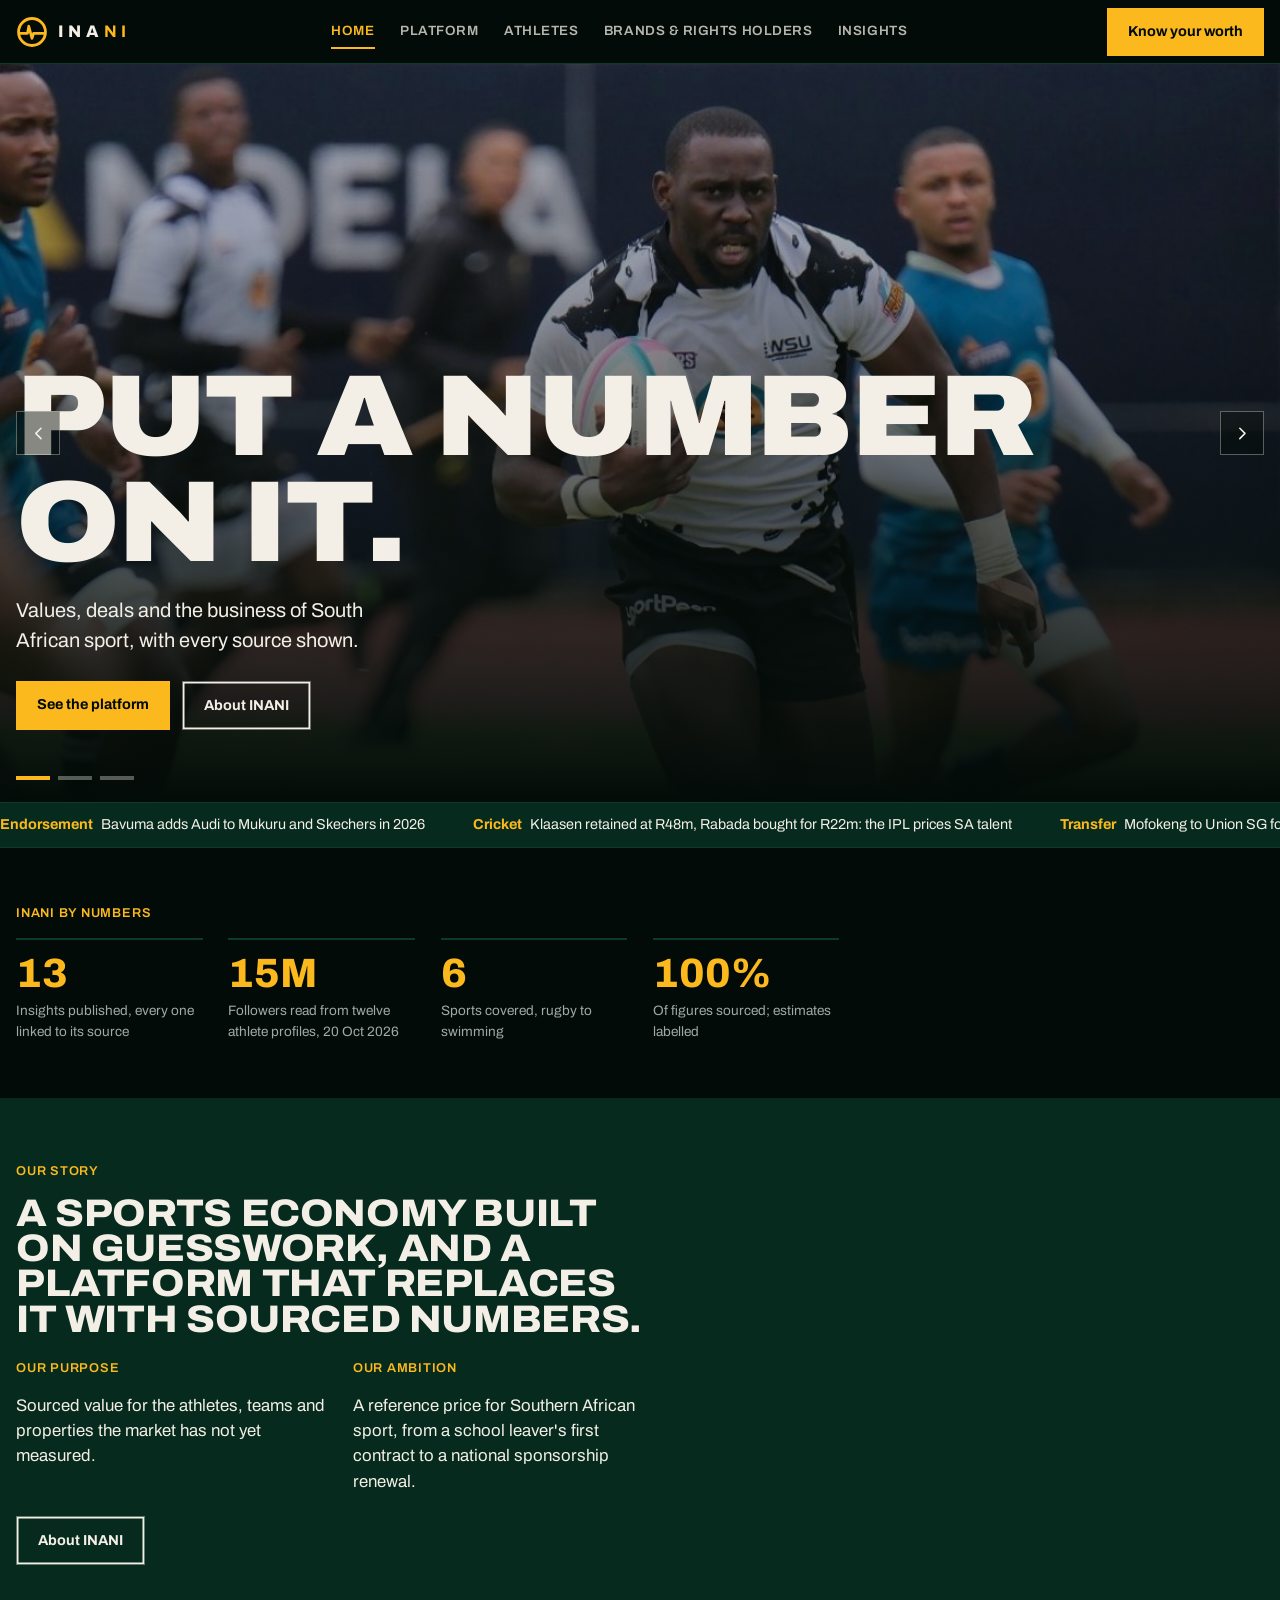
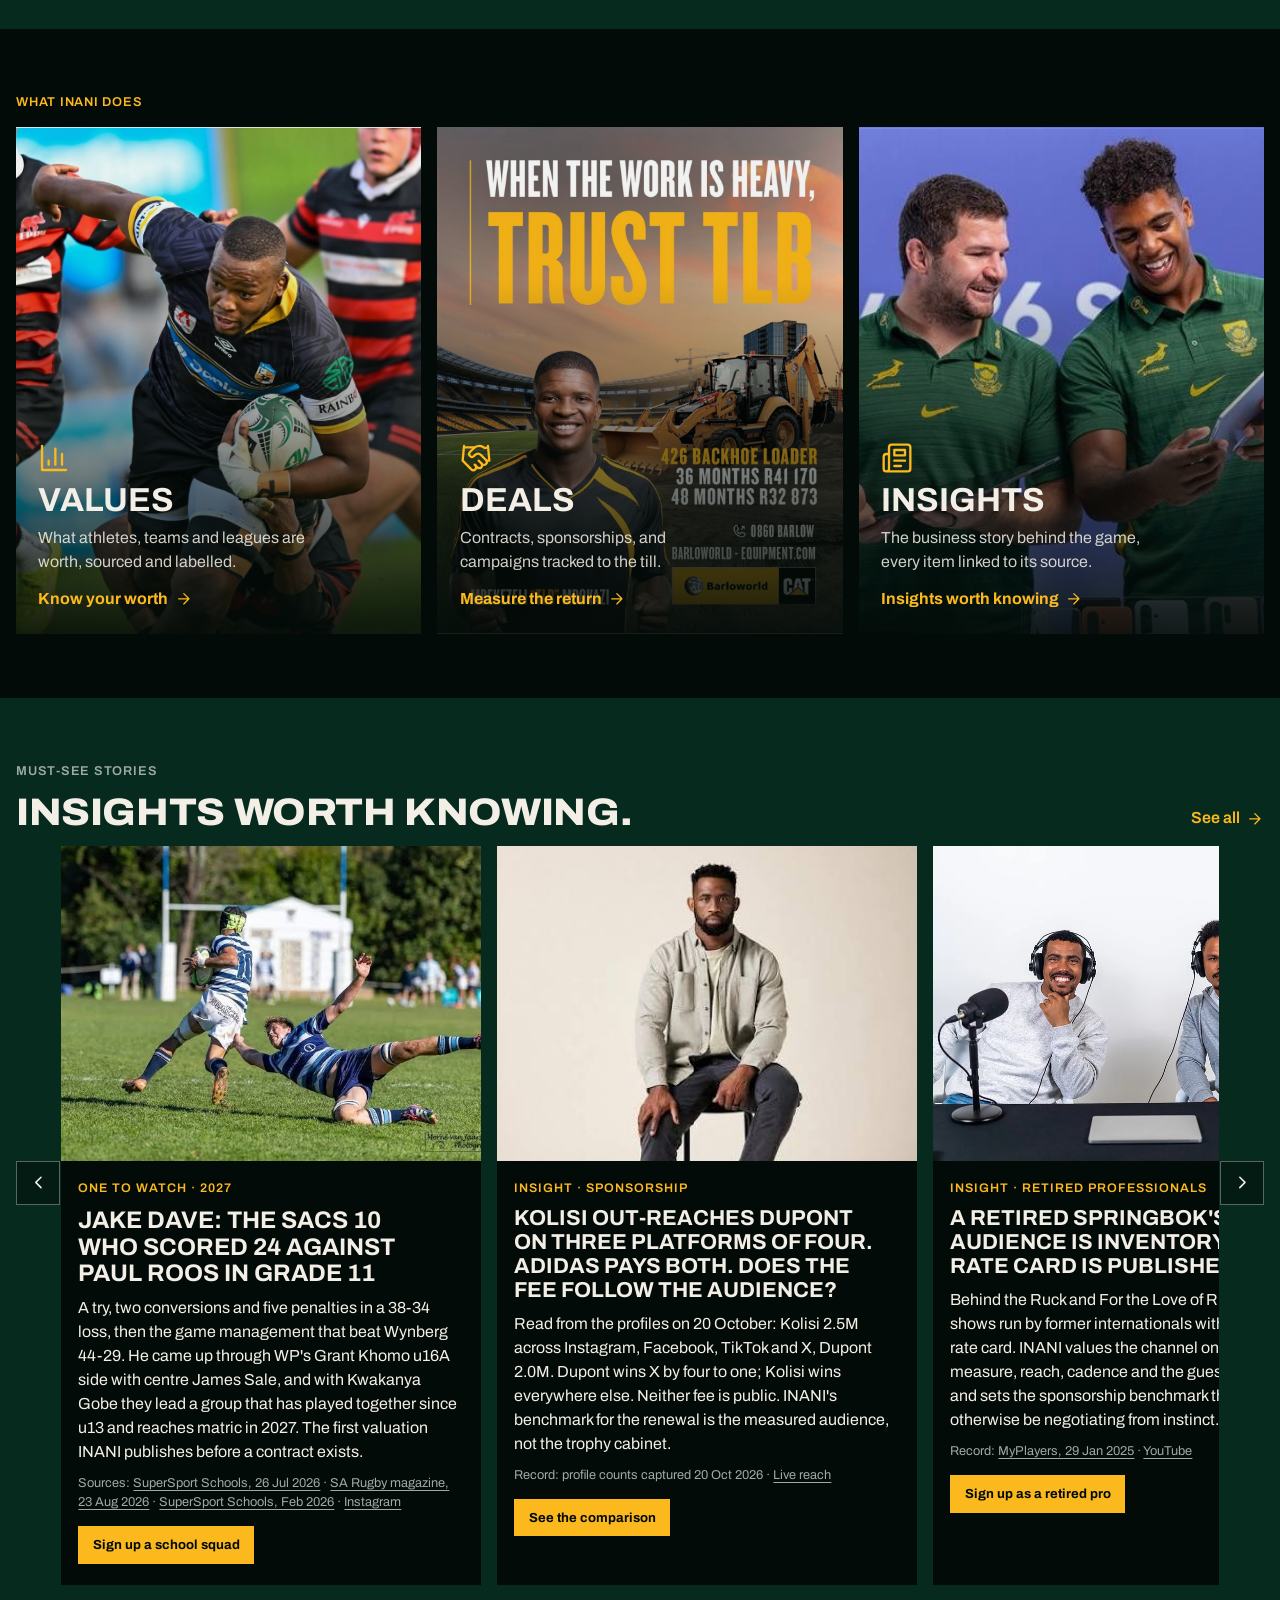
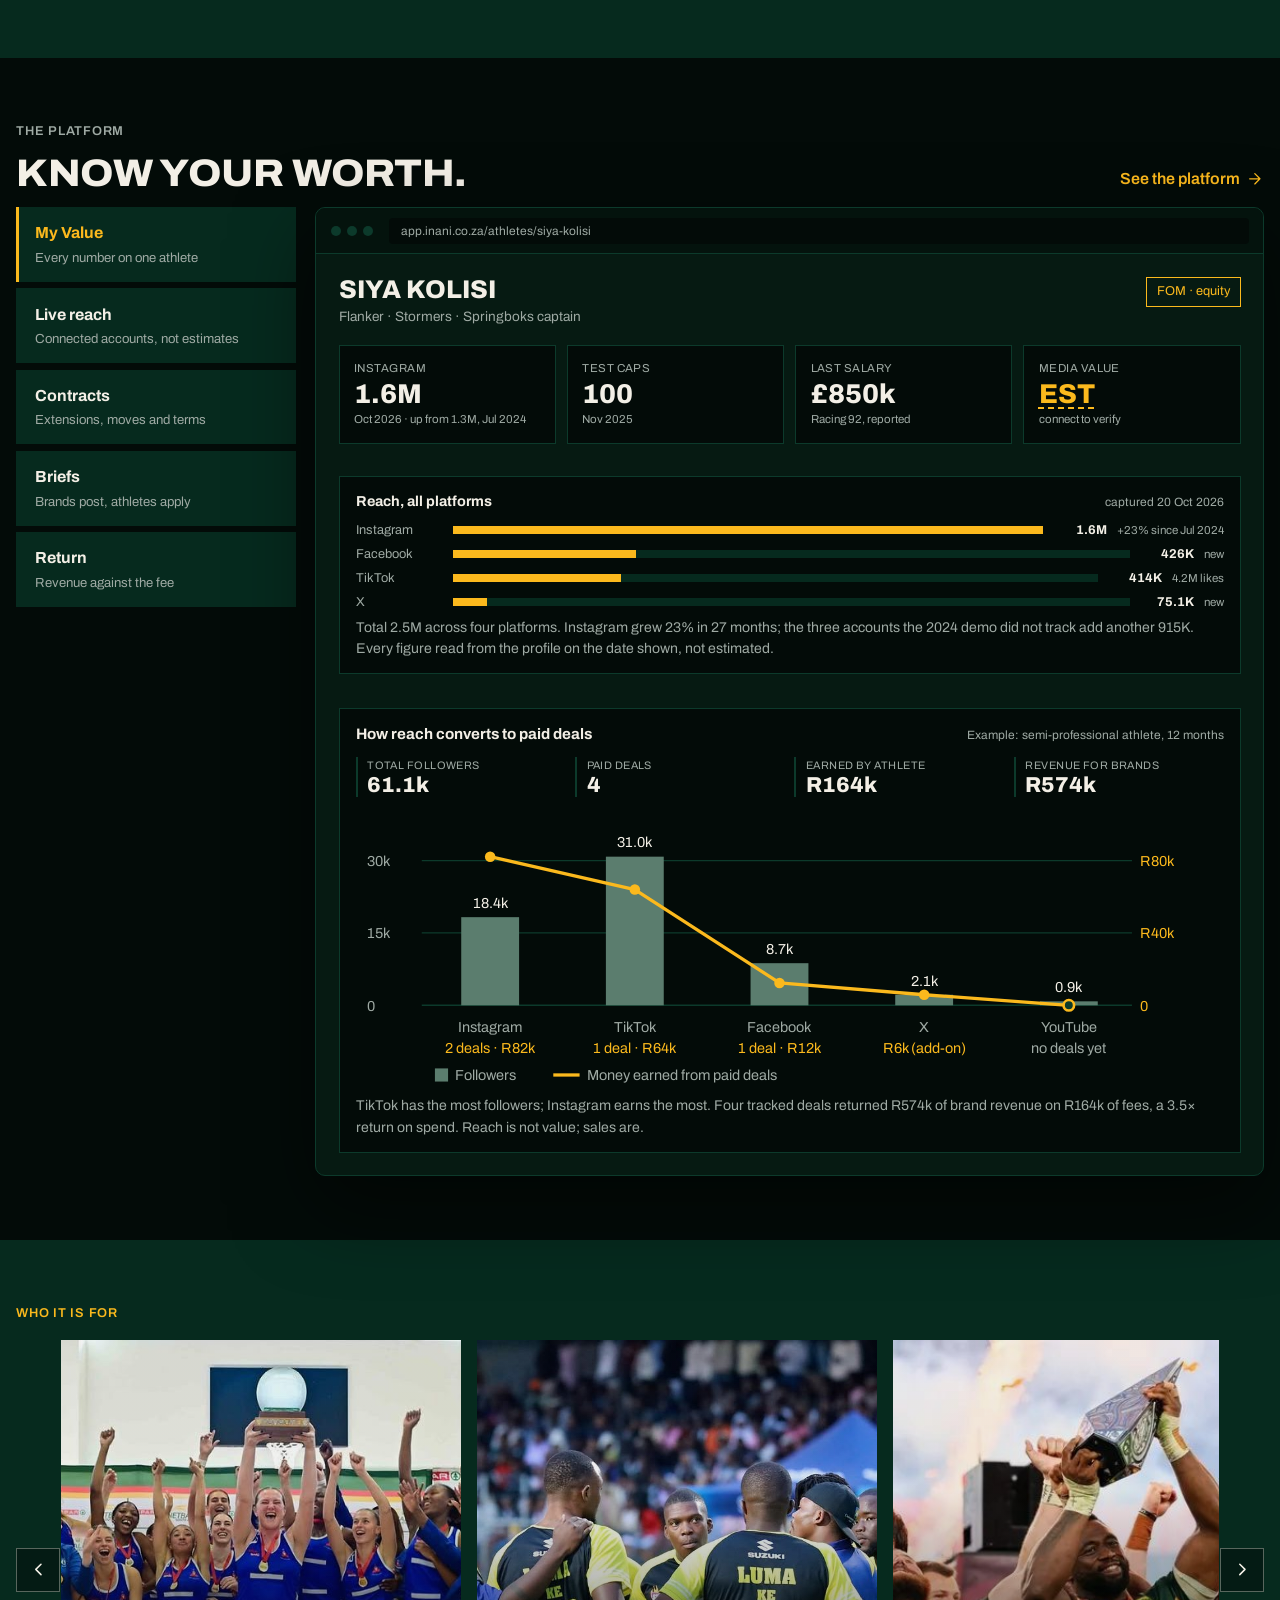
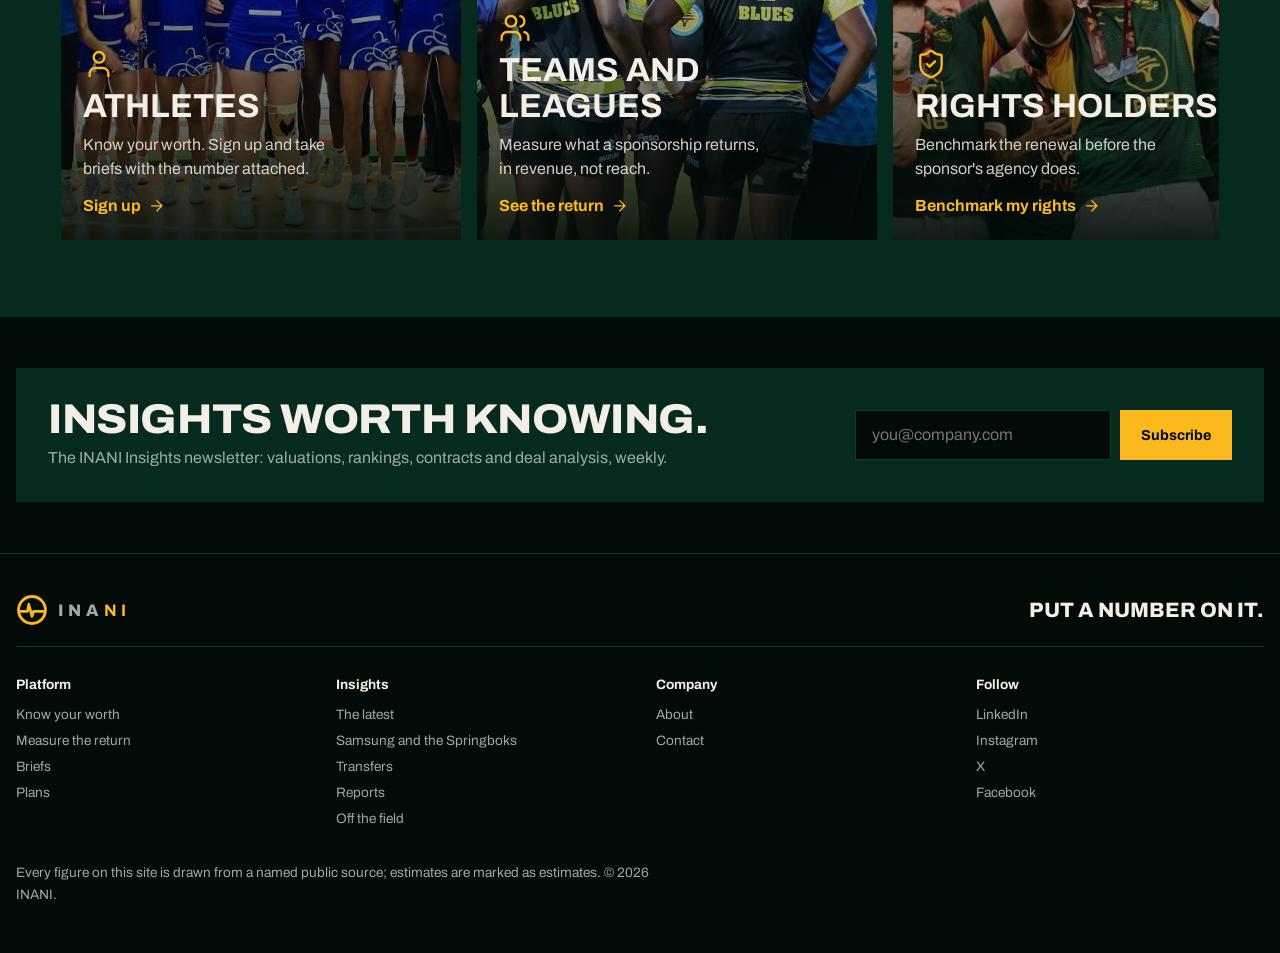
==== commit b89e564f: "Copy review: absolutes, inferences and leftover competitor figures removed across all pages Co-Autho" ====
--- a/index.html
+++ b/index.html
@@ -46,14 +46,14 @@
   <div class="slide"><div class="ph"><img src="img/netball-trophy.jpg" alt="SPAR Netball South Africa champions with the trophy" style="object-position:50% 30%"></div>
     <div class="wrap"><h1>Know your<br>worth.</h1><p class="lede">Contracts, reach and partnerships in one dashboard. Sign up and take briefs with the number attached.</p><div class="acts"><a class="cta" href="athletes.html#apply">Sign up</a><a class="cta ghost" href="athletes.html">For athletes</a></div></div></div>
   <div class="slide"><div class="ph"><img src="img/mofokeng-union.jpg" alt="Relebohile Mofokeng in a Union Saint-Gilloise shirt" style="object-position:50% 25%"></div>
-    <div class="wrap"><h1>Insights worth<br>knowing.</h1><p class="lede">Sold for €3m, worth €6m four months later. The transfers, sponsorships and campaigns, read properly.</p><div class="acts"><a class="cta" href="insights.html#transfers">Read the insight</a><a class="cta ghost" href="insights.html">All insights</a></div></div></div>
+    <div class="wrap"><h1>Insights worth<br>knowing.</h1><p class="lede">The transfers, sponsorships and campaigns of South African sport, read properly and linked to their sources.</p><div class="acts"><a class="cta" href="insights.html#transfers">Read the insight</a><a class="cta ghost" href="insights.html">All insights</a></div></div></div>
   <div class="dots" role="tablist" aria-label="Slides"><button aria-selected="true" aria-label="Slide 1"></button><button aria-selected="false" aria-label="Slide 2"></button><button aria-selected="false" aria-label="Slide 3"></button></div>
   <button class="arr prev" aria-label="Previous slide"><svg class="ico" aria-hidden="true"><use href="#i-left"/></svg></button><button class="arr next" aria-label="Next slide"><svg class="ico" aria-hidden="true"><use href="#i-right"/></svg></button>
 </div>
 <div class="tick" aria-label="Latest"><div class="row">
 <span><b>Endorsement</b>Bavuma adds Audi to Mukuru and Skechers in 2026</span>
 <span><b>Cricket</b>Klaasen retained at R48m, Rabada bought for R22m: the IPL prices SA talent</span>
-<span><b>PSL</b>Seven of sixteen clubs have no shirt sponsor; the title deal is R900m</span>
+
 <span><b>Transfer</b>Mofokeng to Union SG for about €3m on a four-year deal</span>
 <span><b>Transfer</b>Makhanya to Rangers for about £3m, seventh on the all-time list</span>
 <span><b>Review</b>Samsung and the Springboks, eleven months in: Samsung SA shipments +15% in a falling market</span>
@@ -70,11 +70,9 @@
 <section class="wrap numbers">
   <p class="eyebrow">INANI by numbers</p>
   <div class="bignums">
-    <div><b class="count" data-to="32">0</b><span>Deals on the board, every one sourced</span></div>
-    <div><b>€3m to R48m</b><span>Range of contract values tracked</span></div>
-    <div><b class="count" data-to="16">0</b><span>Varsity Cup and Shield universities</span></div>
-    <div><b class="count" data-to="10">0</b><span>Education departments, national and provincial</span></div>
-    <div><b class="count" data-to="7">0</b><span>Sports covered, rugby to swimming</span></div>
+    <div><b class="count" data-to="13">0</b><span>Insights published, every one linked to its source</span></div>
+    <div><b class="count" data-to="15" data-suffix="M">0</b><span>Followers read from twelve athlete profiles, 20 Oct 2026</span></div>
+    <div><b class="count" data-to="6">0</b><span>Sports covered, rugby to swimming</span></div>
     <div><b class="count" data-to="100" data-suffix="%">0</b><span>Of figures sourced; estimates labelled</span></div>
   </div>
 </section>
@@ -82,10 +80,10 @@
 <section class="band"><div class="wrap">
   <p class="eyebrow">Our story</p>
   <div class="story">
-    <h2 class="h-sub">A sports economy built on guesswork, and the platform that ends it.</h2>
+    <h2 class="h-sub">A sports economy built on guesswork, and a platform that replaces it with sourced numbers.</h2>
     <div class="story-cols">
-      <div><p class="eyebrow">Our purpose</p><p>Verified value for every athlete, team and property that has been measured by nobody.</p></div>
-      <div><p class="eyebrow">Our ambition</p><p>The reference price for Southern African sport, from a school leaver's first contract to a national sponsorship renewal.</p></div>
+      <div><p class="eyebrow">Our purpose</p><p>Sourced value for the athletes, teams and properties the market has not yet measured.</p></div>
+      <div><p class="eyebrow">Our ambition</p><p>A reference price for Southern African sport, from a school leaver's first contract to a national sponsorship renewal.</p></div>
     </div>
     <div class="acts"><a class="cta ghost" href="about.html">About INANI</a></div>
   </div>
@@ -109,10 +107,10 @@
   <p class="src">Sources: <a href="https://superschoolsnews.co.za/sacs-dave-scores-24-points-but-paul-roos-wins-millies-lourens-bags-hat-trick/" target="_blank" rel="noopener">SuperSport Schools, 26 Jul 2026</a> · <a href="https://www.sarugbymag.co.za/schools-wrap-monnas-win-noordvaal-cup-sacs-down-wynberg/" target="_blank" rel="noopener">SA Rugby magazine, 23 Aug 2026</a> · <a href="https://superschoolsnews.co.za/sacs-rugby-aims-to-level-up-in-2026/" target="_blank" rel="noopener">SuperSport Schools, Feb 2026</a> · <a href="https://www.instagram.com/p/DdlpgFFNIkK/" target="_blank" rel="noopener">Instagram</a></p><div class="acts"><a class="cta small" href="athletes.html#apply">Sign up a school squad</a></div></div></article>
 <article class="card q"><div class="ph"><img src="img/kolisi-stool.jpg" alt="Siya Kolisi seated in studio" style="object-position:50% 25%"></div>
   <div class="body"><p class="kind">Insight · Sponsorship</p><h3>Kolisi out-reaches Dupont on three platforms of four. adidas pays both. Does the fee follow the audience?</h3>
-  <p>Read from the profiles on 20 October: Kolisi 2.5M across Instagram, Facebook, TikTok and X, Dupont 2.0M. Dupont wins X by four to one; Kolisi wins everywhere else, and does it with the South African audience adidas buys locally. Neither fee is public. INANI's benchmark for the renewal is the measured audience, not the trophy cabinet.</p>
+  <p>Read from the profiles on 20 October: Kolisi 2.5M across Instagram, Facebook, TikTok and X, Dupont 2.0M. Dupont wins X by four to one; Kolisi wins everywhere else. Neither fee is public. INANI's benchmark for the renewal is the measured audience, not the trophy cabinet.</p>
   <p class="src">Record: profile counts captured 20 Oct 2026 · <a href="platform.html#show">Live reach</a></p><div class="acts"><a class="cta small" href="platform.html#show">See the comparison</a></div></div></article>
 <article class="card q"><div class="ph"><img src="img/behind-the-ruck.jpg" alt="Juan de Jongh and Rudy Paige recording Behind the Ruck" style="object-position:50% 40%"></div>
-  <div class="body"><p class="kind">Insight · Retired professionals</p><h3>A retired Springbok's audience is inventory. Nobody has priced it.</h3>
+  <div class="body"><p class="kind">Insight · Retired professionals</p><h3>A retired Springbok's audience is inventory. No rate card is published.</h3>
   <p>Behind the Ruck and For the Love of Rugby are weekly shows run by former internationals with no published rate card. INANI values the channel on what it can measure, reach, cadence and the guests it can book, and sets the sponsorship benchmark the hosts would otherwise be negotiating from instinct.</p>
   <p class="src">Record: <a href="https://myplayers.co.za/behind-the-ruck-a-rugby-podcast-with-a-twist/" target="_blank" rel="noopener">MyPlayers, 29 Jan 2025</a> · <a href="https://www.youtube.com/@LoveOfRugbySA" target="_blank" rel="noopener">YouTube</a></p>
 <div class="acts"><a class="cta small" href="athletes.html#apply">Sign up as a retired pro</a></div></div></article>
@@ -134,7 +132,7 @@
   <p class="src">Sources: <a href="https://supersport.com/football/news/20f4cd6e-98e5-40f9-b0ad-1fcd9dbe381f/samsung-joins-sa-rugby-and-urc-as-partner" target="_blank" rel="noopener">SuperSport</a> · <a href="https://www.sammyfans.com/2026/08/22/samsung-south-africa-omdia-q2-2026-smartphone-market/" target="_blank" rel="noopener">Omdia</a></p><div class="acts"><a class="cta small" href="insights.html#samsung">Read the review</a></div></div></article>
 <article class="card q"><div class="ph"><img src="img/jonsson-tested.jpg" alt="Temba Bavuma, centre, in the Jonsson Workwear Tested for Work campaign" style="object-position:50% 30%"></div>
   <div class="body"><p class="kind">Endorsement</p><h3>Bavuma's 2026: Mukuru in January, Skechers in August, Audi in October</h3>
-  <p>Three ambassador deals in ten months for the Proteas captain, all undisclosed, all timed to the run-up to a home Cricket World Cup in 2027. INANI's question for each brand: what is the renewal benchmark?</p>
+  <p>Three ambassador deals in ten months for the Proteas captain, all undisclosed, all ahead of a home Cricket World Cup in 2027. INANI's question for each brand: what is the renewal benchmark?</p>
   <p class="src">Sources: <a href="https://mg.co.za/2026-01-29-proteas-captain-temba-bavuma-s-new-partnership-set-to-level-the-playing-field/" target="_blank" rel="noopener">Mail and Guardian</a> · <a href="https://www.timeslive.co.za/sport/cricket/2026-08-03-bavuma-signs-up-with-a-sneaker-brand/" target="_blank" rel="noopener">TimesLIVE</a> · <a href="https://briefly.co.za/entertainment/celebrities/256133-ama-qamata-temba-bavuma-named-audi-brand-ambassadors-campaign/" target="_blank" rel="noopener">Briefly</a></p><div class="acts"><a class="cta small" href="brands.html#return">How the return is measured</a></div></div></article>
 <article class="card q"><div class="ph"><img src="img/netball-trophy.jpg" alt="Prize presentation at a national championship" style="object-position:50% 30%"></div>
   <div class="body"><p class="kind">Athlete rights</p><h3>Tatjana Smith's $35,000: the case for a number the athlete can see</h3>
@@ -153,7 +151,7 @@
   <p>A vehicle sponsorship, not a cash deal: the Springbok prop gets the locally assembled B30 and BAIC gets first-hand social content on it. The kind of in-kind partnership INANI values at the car's retail price plus the content.</p>
   <p class="src">Source: <a href="https://www.carmag.co.za/news/springbok-rugby-player-thomas-du-toit-scores-new-baic-b30/" target="_blank" rel="noopener">CAR Magazine, 7 Jul 2026</a></p><div class="acts"><a class="cta small" href="brands.html#return">How the return is measured</a></div></div></article>
 <article class="card side"><div class="ph"><img src="img/currie-cup-1.jpg" alt="Kwanda Dimaza carries into contact for Boland Kavaliers in the Currie Cup" style="object-position:50% 20%"></div>
-  <div class="body"><p class="kind">Industry</p><h3>SA rugby's new player deal resets the terms for every professional in the country</h3>
+  <div class="body"><p class="kind">Industry</p><h3>SA rugby's new player deal covers every professional in the country</h3>
   <p>Players and employers agreed a new employment deal covering roughly two and a half years. The detail is not public yet; INANI will publish the terms as they are confirmed and benchmark them against the previous agreement.</p>
   <p class="src">Source: <a href="https://springboks.rugby/news-features/articles/2026/8/6/rugby-industry-agrees-new-player-deal" target="_blank" rel="noopener">SA Rugby, 6 Aug 2026</a></p><div class="acts"><a class="cta small" href="brands.html#return">How the return is measured</a></div></div></article>
 
@@ -233,7 +231,7 @@
           <div class="g-row"><span>Total</span><div class="b dual"><i style="--w:100%"></i><u style="--w:81%"></u></div><b>2.5M</b><em>v 2.0M</em></div>
         </div>
         <div class="s-plat"><span>Instagram ✓ read</span><span>TikTok ✓ read</span><span>Facebook ✓ read</span><span>X ✓ read</span></div>
-        <p class="s-note">Same sponsor, two captains. Kolisi out-reaches the best player in the world on three platforms of four and by 25% in total; Dupont leads only on X, by four to one. Kolisi has posted 2,765 times on Instagram for 1.6M; Dupont 583 times for 1.3M, four times the followers per post. Maher, meanwhile, has grown from 8% ahead of Kolisi to three and a half times his Instagram reach in 27 months. INANI prices the gap and the growth.</p>
+        <p class="s-note">Same sponsor, two captains. Kolisi out-reaches the France captain on three platforms of four and by 25% in total; Dupont leads only on X, by four to one. Kolisi has posted 2,765 times on Instagram for 1.6M; Dupont 583 times for 1.3M, four times the followers per post. Maher, meanwhile, has grown from 8% ahead of Kolisi to three and a half times his Instagram reach in 27 months. INANI prices the gap and the growth.</p>
       </div>
       <div class="screen" id="s-contracts">
         <div class="s-head"><div><div class="s-name">Contracts</div><div class="s-meta">Playing contracts, from the public record</div></div></div>
@@ -285,7 +283,7 @@
 
 <section class="wrap tight"><div class="sub" id="newsletter">
   <div><h2 style="font-size:clamp(1.6rem,3.4vw,2.6rem)">Insights worth knowing.</h2><p style="color:var(--ash);margin-top:.5rem">The INANI Insights newsletter: valuations, rankings, contracts and deal analysis, weekly.</p></div>
-  <form class="subform" aria-label="Subscribe"><label for="nl-email" hidden>Email</label><input id="nl-email" type="email" placeholder="you@company.com" required><button class="cta" type="submit">Subscribe</button><p class="ok" hidden>Subscribed. First edition arrives next week.</p></form>
+  <form class="subform" aria-label="Subscribe"><label for="nl-email" hidden>Email</label><input id="nl-email" type="email" placeholder="you@company.com" required><button class="cta" type="submit">Subscribe</button><p class="ok" hidden>Subscribed.</p></form>
 </div></section>
 </main>
 <footer>
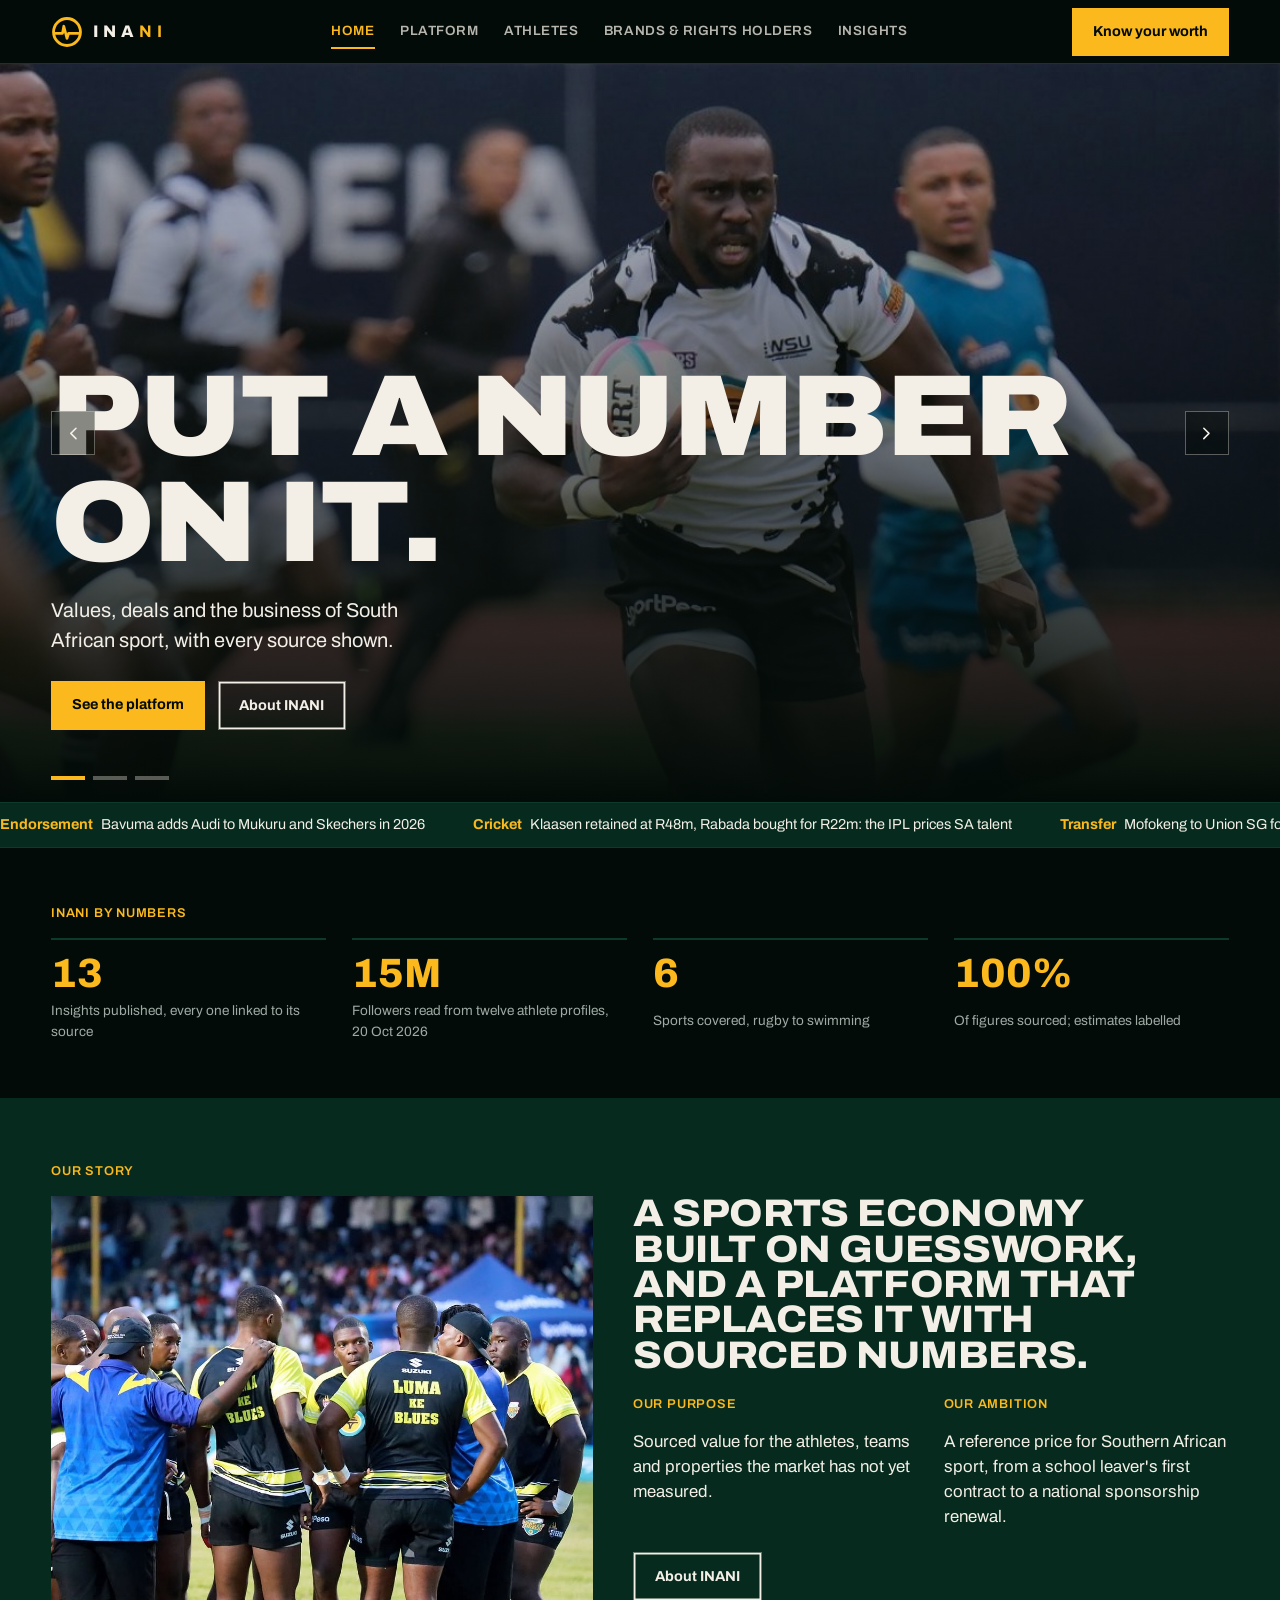
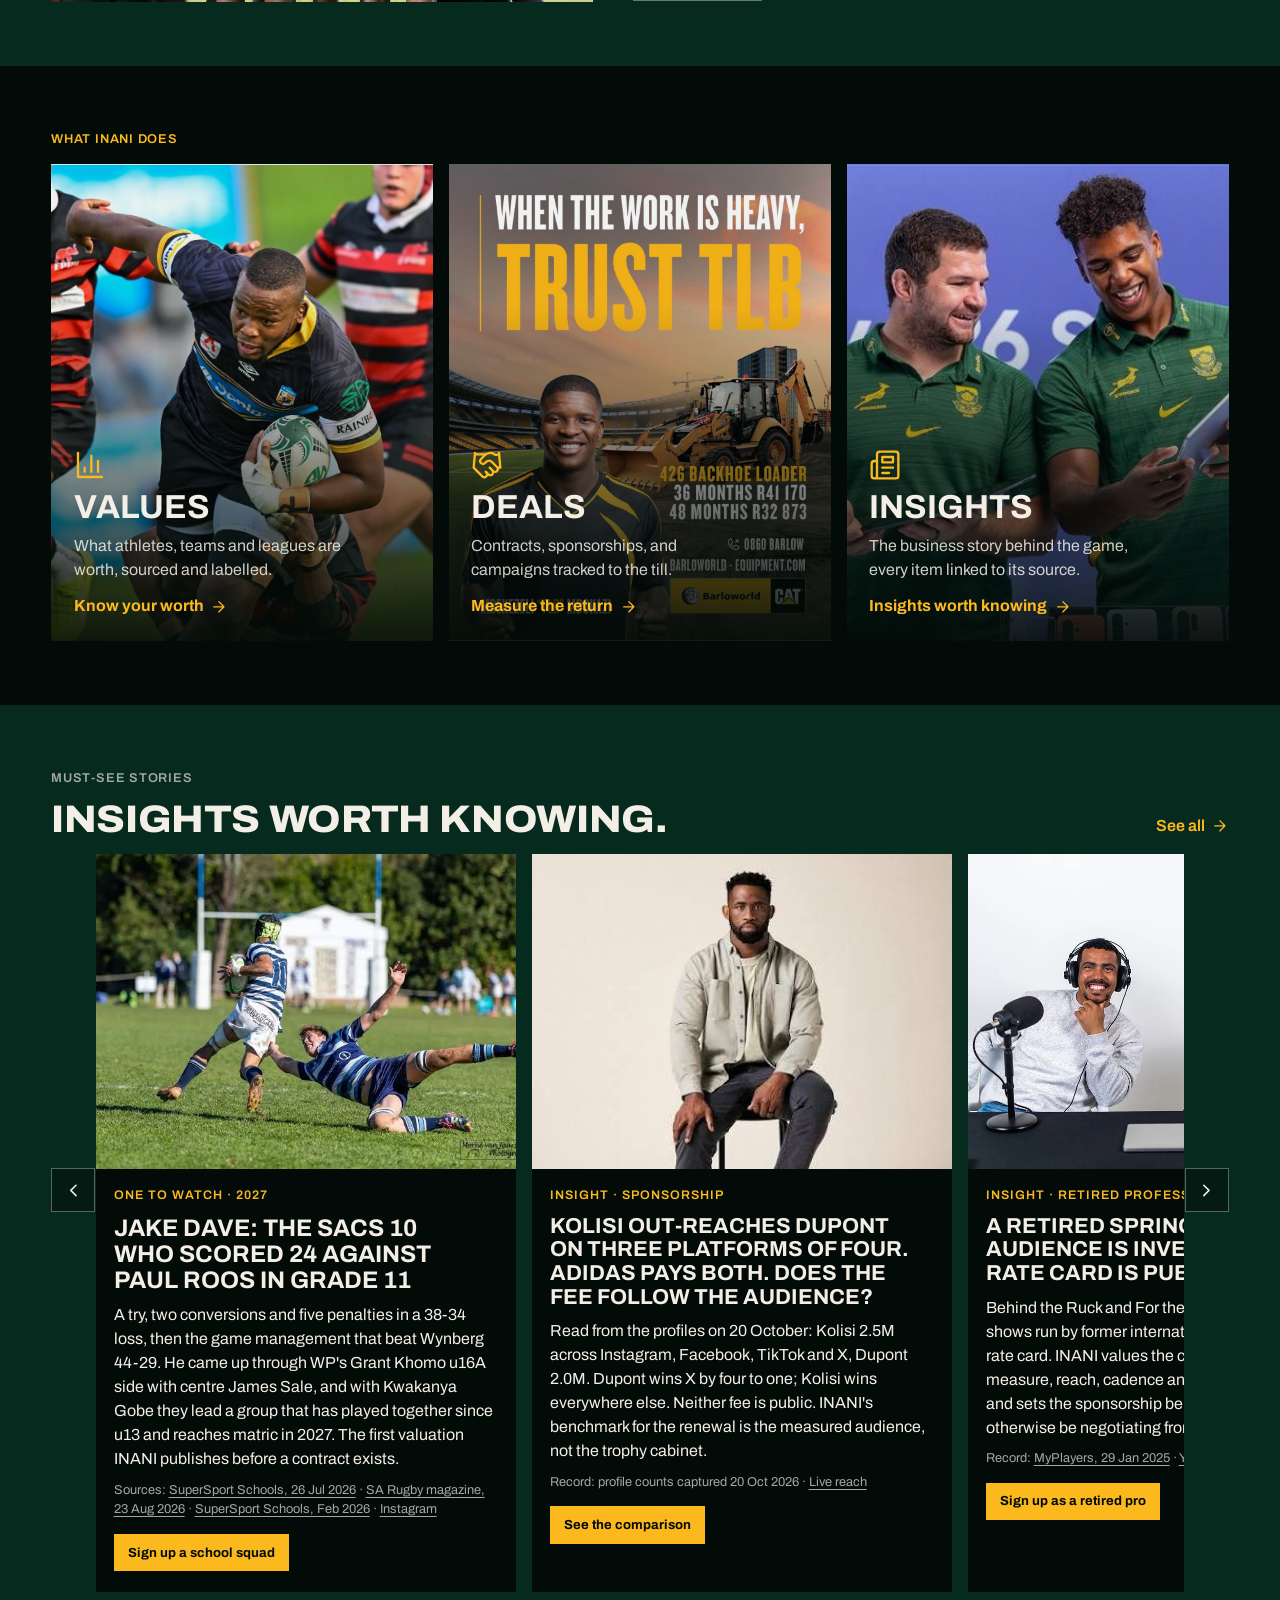
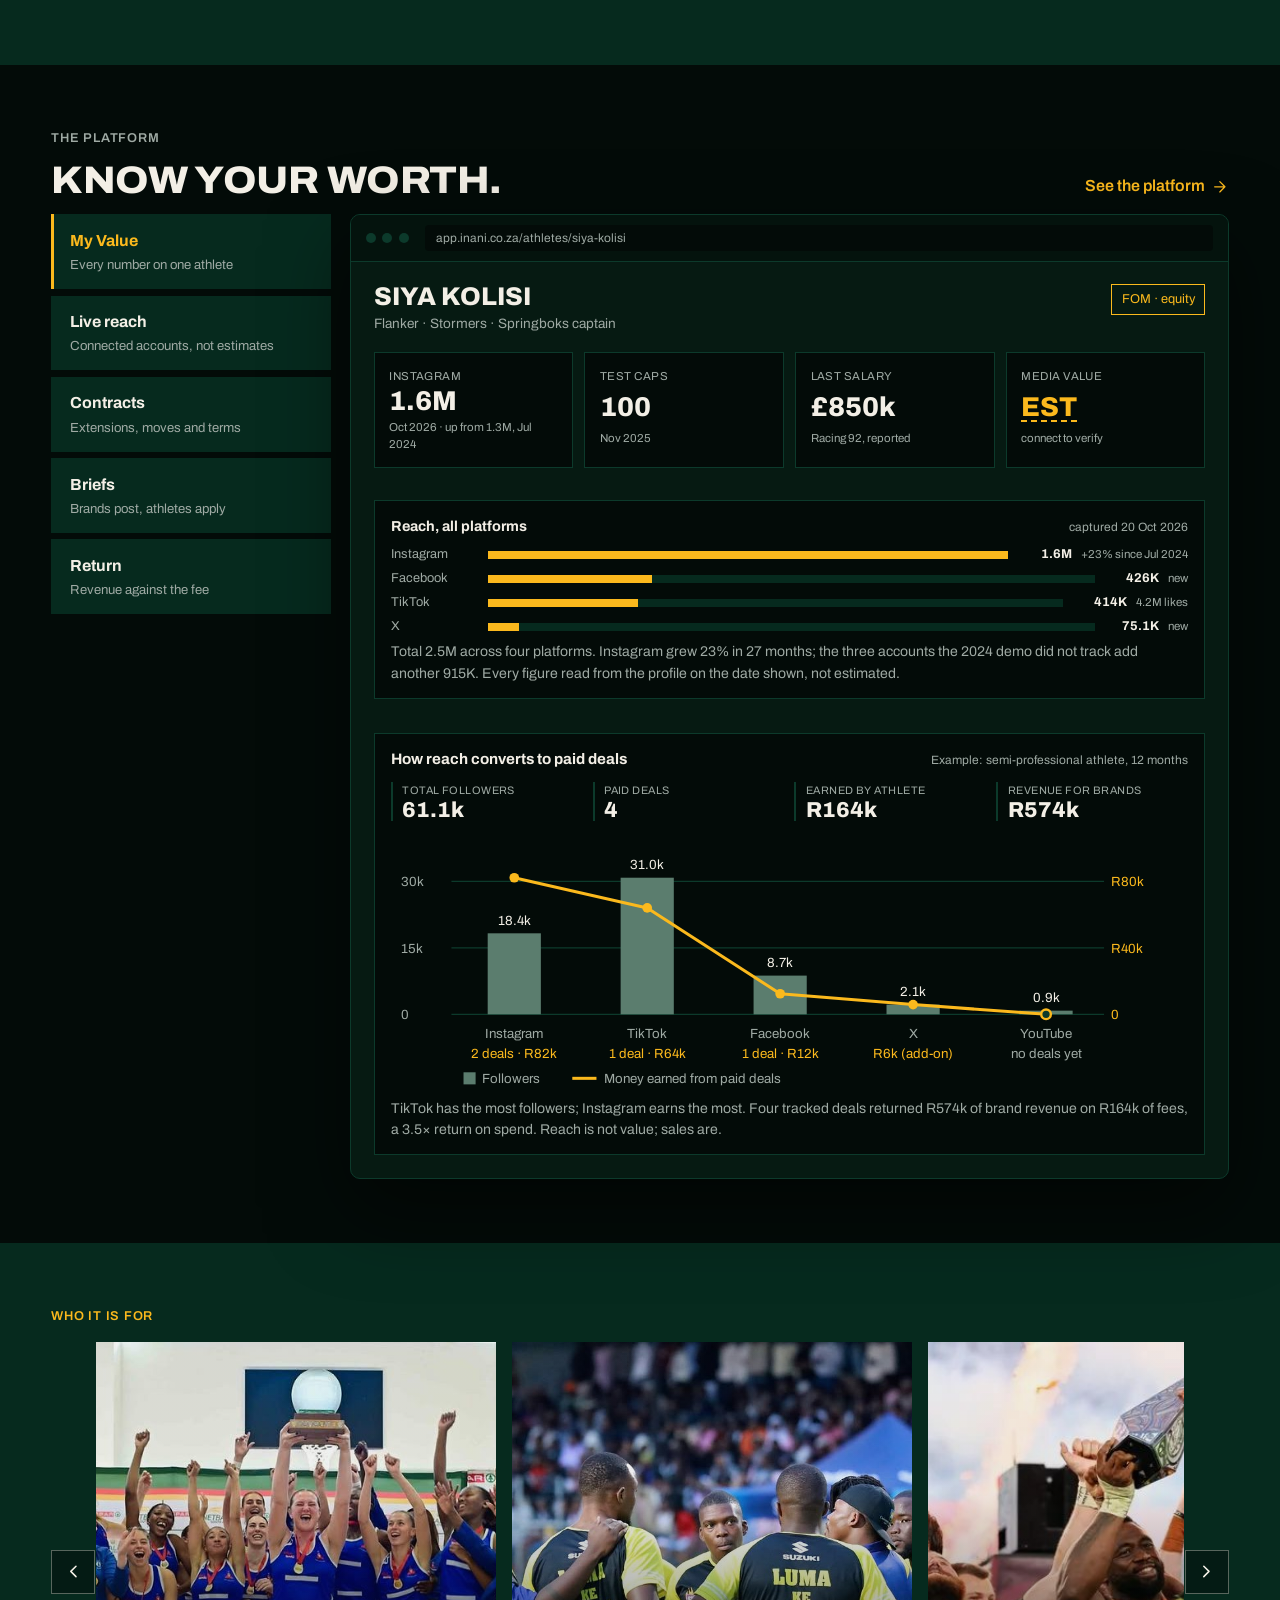
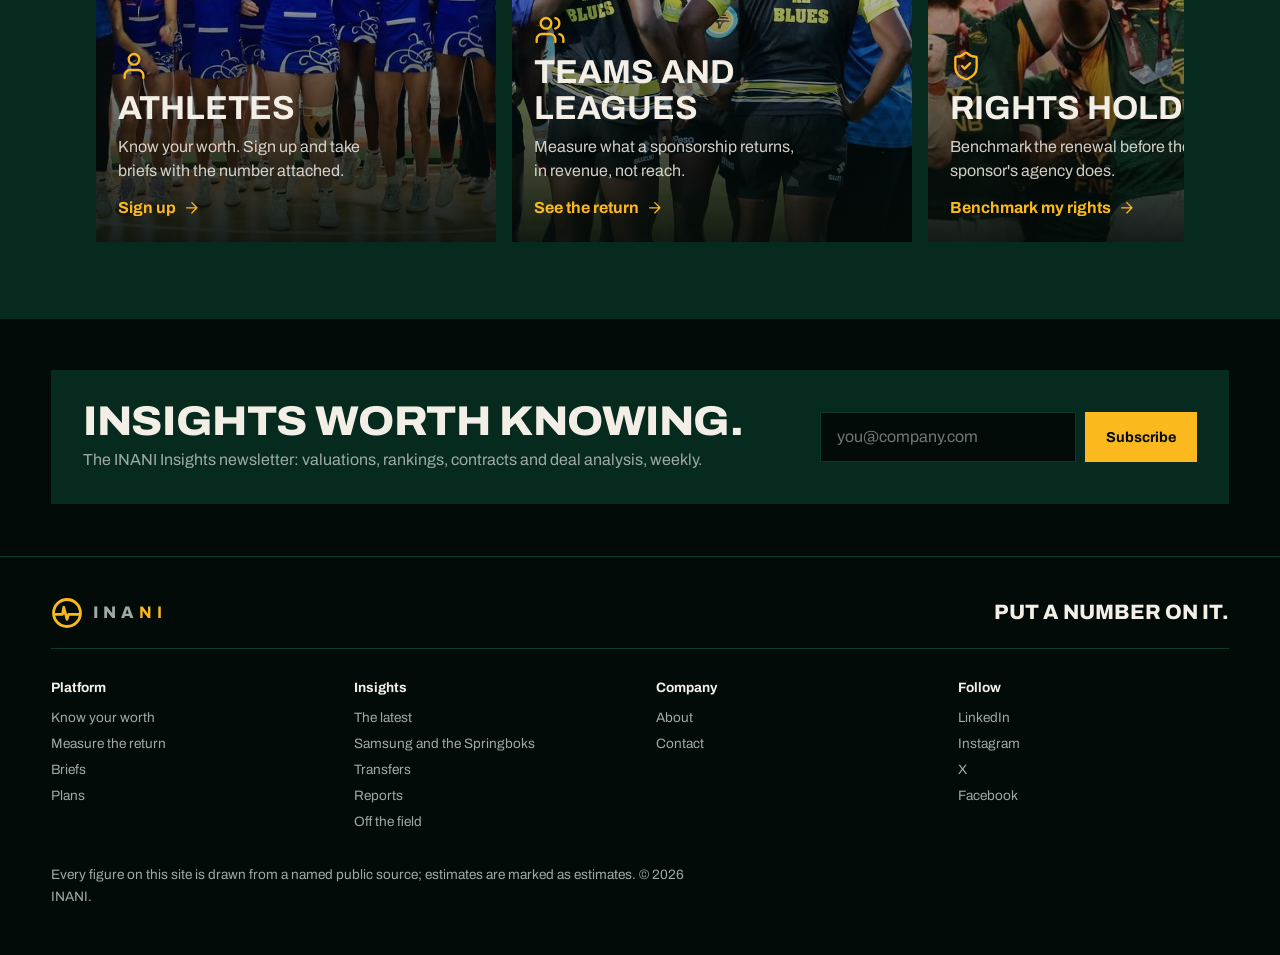
==== commit 06a2210f: "Home: desktop gutters, four-up numbers, story block with image Co-Authored-By: Claude Fable 5.1 <nor" ====
--- a/index.html
+++ b/index.html
@@ -79,13 +79,16 @@
 
 <section class="band"><div class="wrap">
   <p class="eyebrow">Our story</p>
-  <div class="story">
+  <div class="story split">
+    <div class="ph" style="aspect-ratio:4/3"><img src="img/ufh-huddle.jpg" alt="University players in a huddle before kick-off" style="object-position:60% 40%"></div>
+    <div class="story-body">
     <h2 class="h-sub">A sports economy built on guesswork, and a platform that replaces it with sourced numbers.</h2>
     <div class="story-cols">
       <div><p class="eyebrow">Our purpose</p><p>Sourced value for the athletes, teams and properties the market has not yet measured.</p></div>
       <div><p class="eyebrow">Our ambition</p><p>A reference price for Southern African sport, from a school leaver's first contract to a national sponsorship renewal.</p></div>
     </div>
     <div class="acts"><a class="cta ghost" href="about.html">About INANI</a></div>
+    </div>
   </div>
 </div></section>
 
--- a/styles.css
+++ b/styles.css
@@ -691,3 +691,9 @@
 .look-rail .look .cap .cta{align-self:end;justify-self:start;margin-top:.6rem}
 .look-rail .look .ph{aspect-ratio:3/4;height:auto}
 .look-rail .look .ph img{height:100%;width:100%;object-fit:cover}
+/* desktop gutters and the two blocks that sat left */
+@media (min-width:900px){:root{--gl:max(40px,4vw);--gr:max(40px,4vw)}}
+.bignums{grid-template-columns:repeat(4,1fr)}
+.story.split{max-width:none;display:grid;grid-template-columns:1fr 1.1fr;gap:2.5rem;align-items:center}
+.story-body{display:grid;gap:1.4rem}
+@media (max-width:900px){.story.split{grid-template-columns:1fr}}
